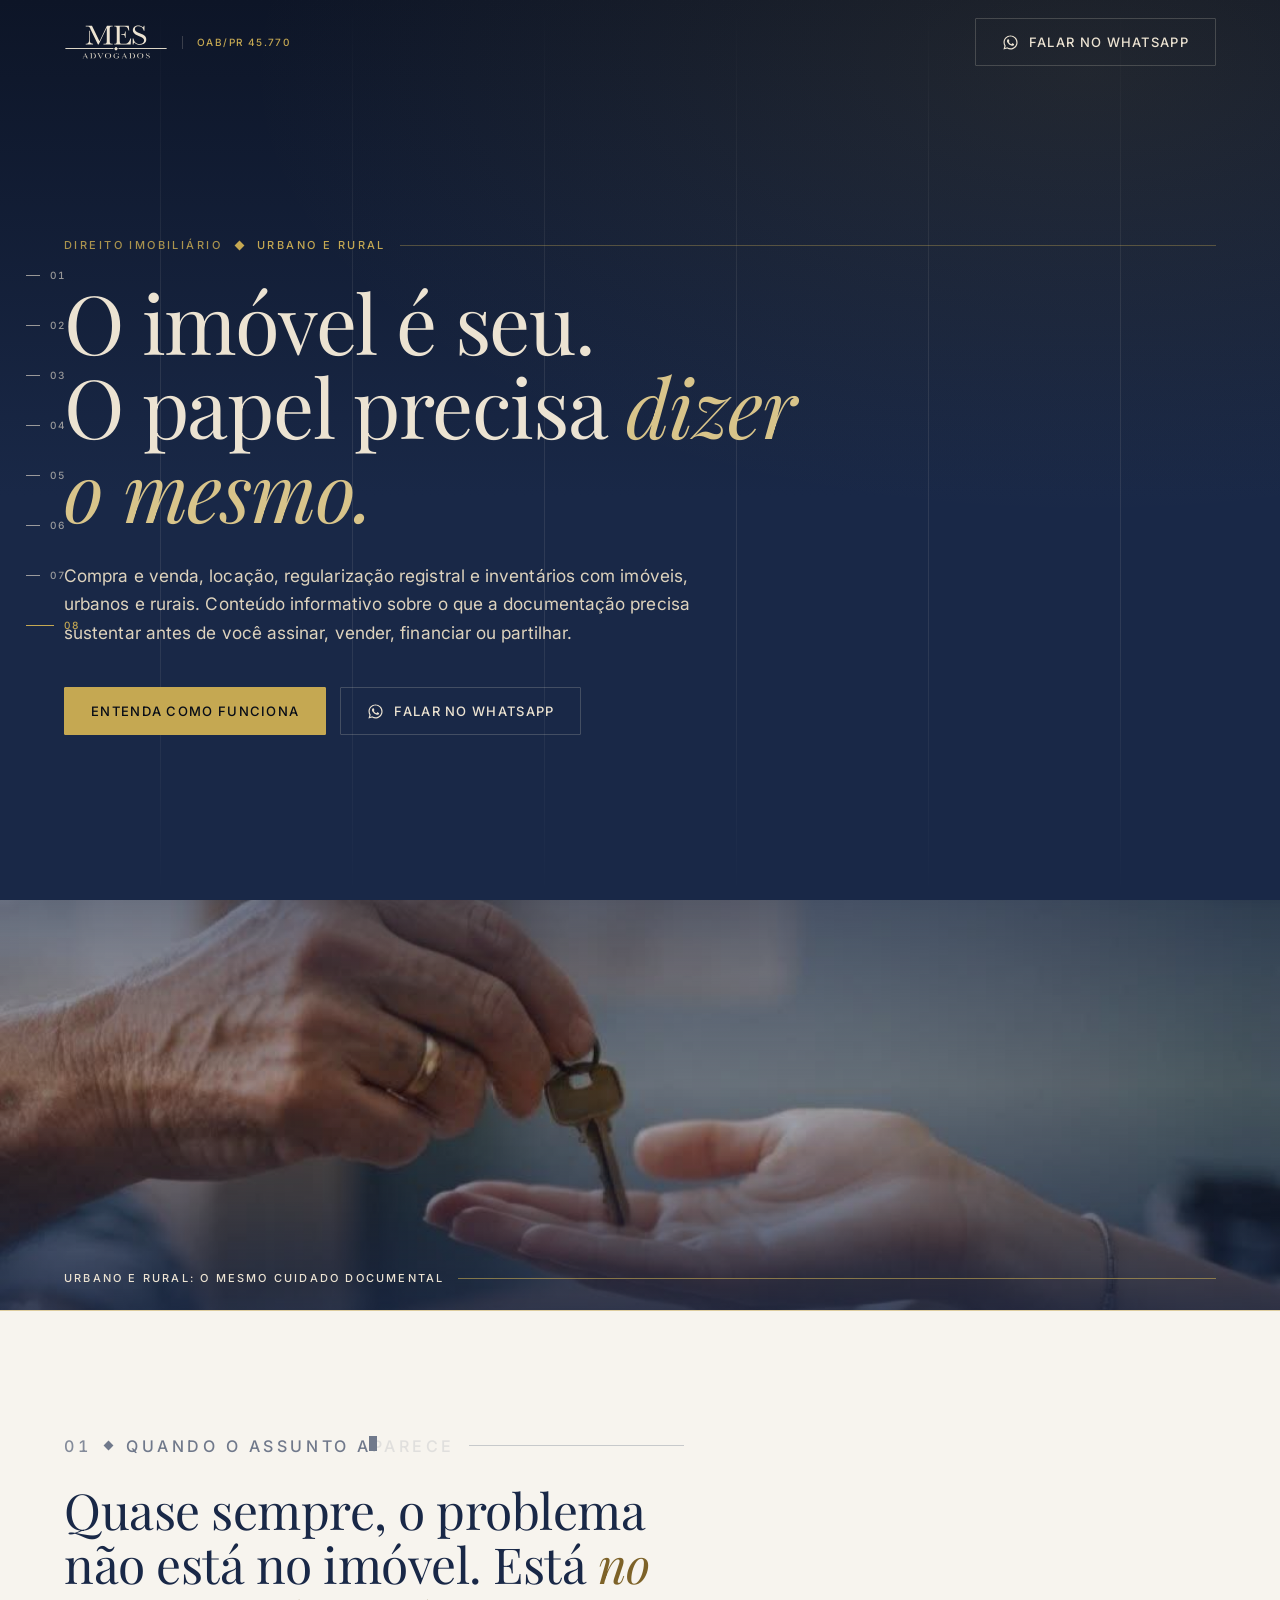
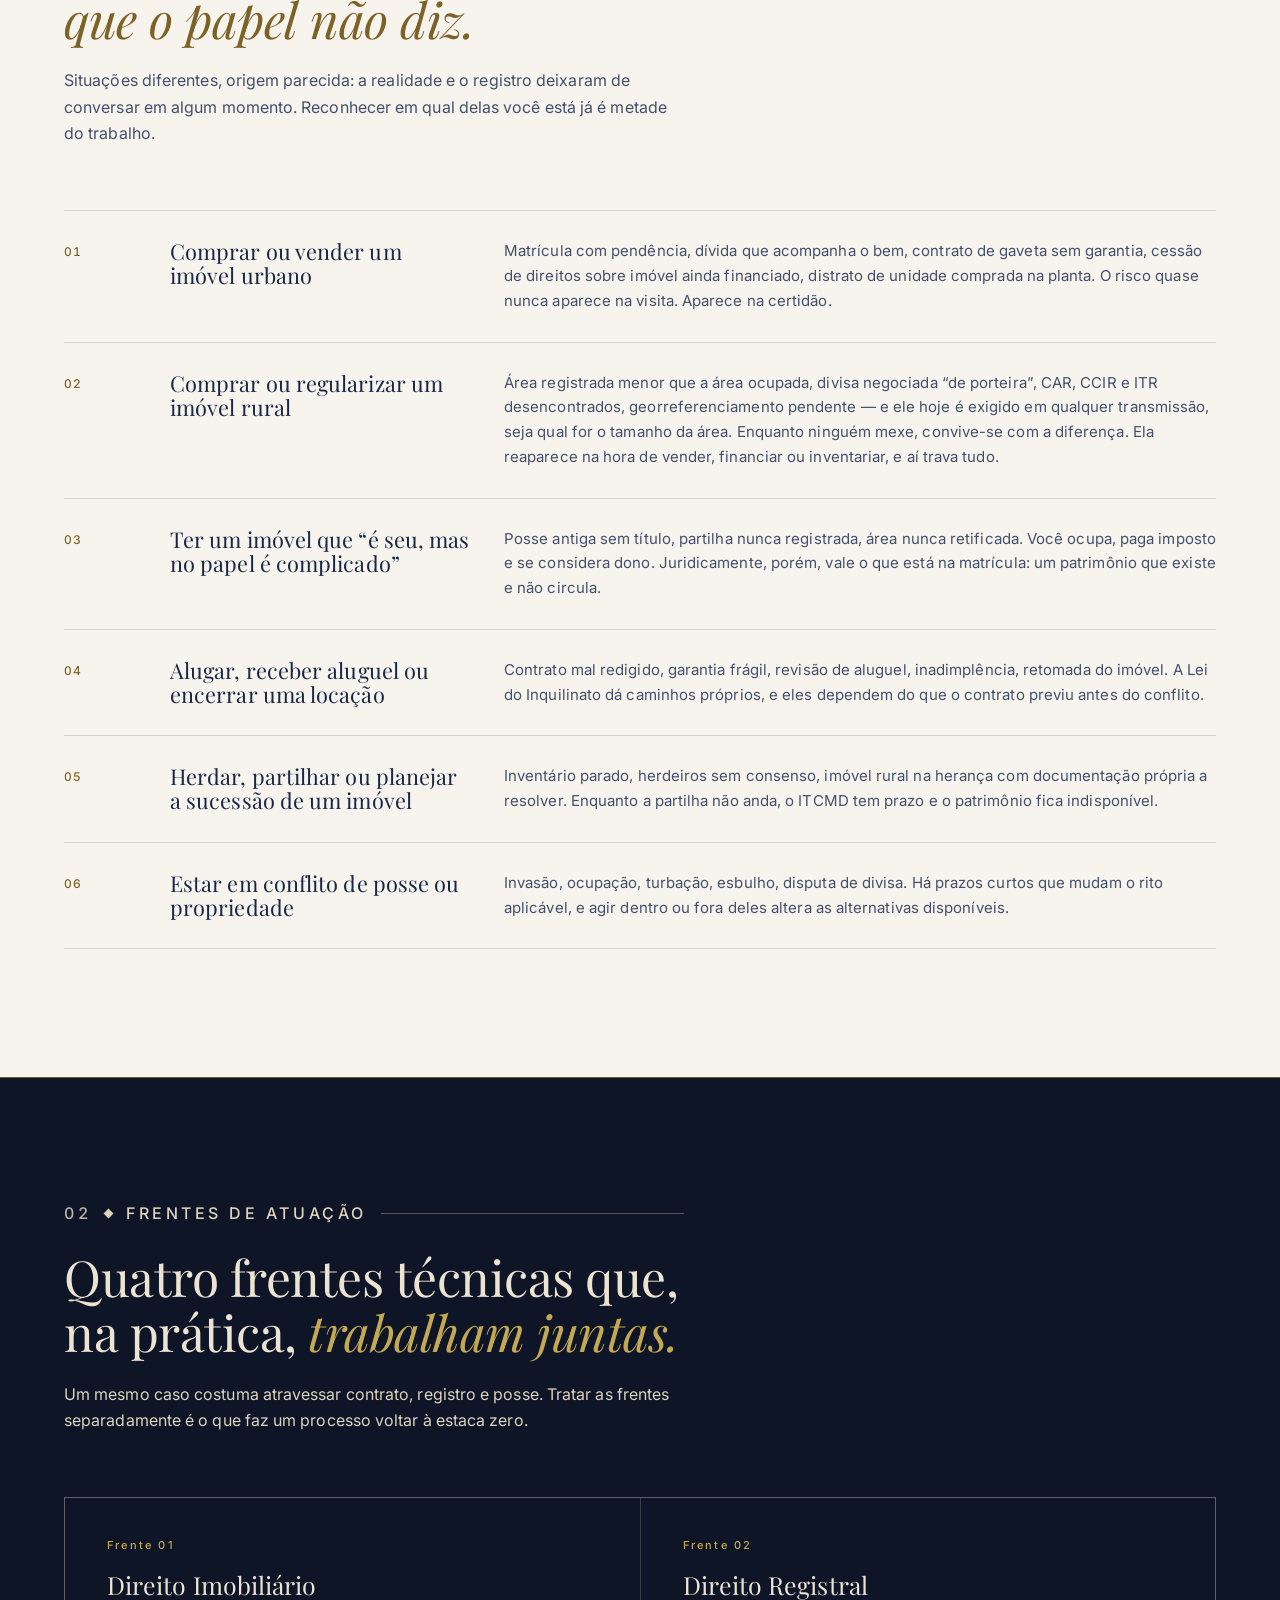
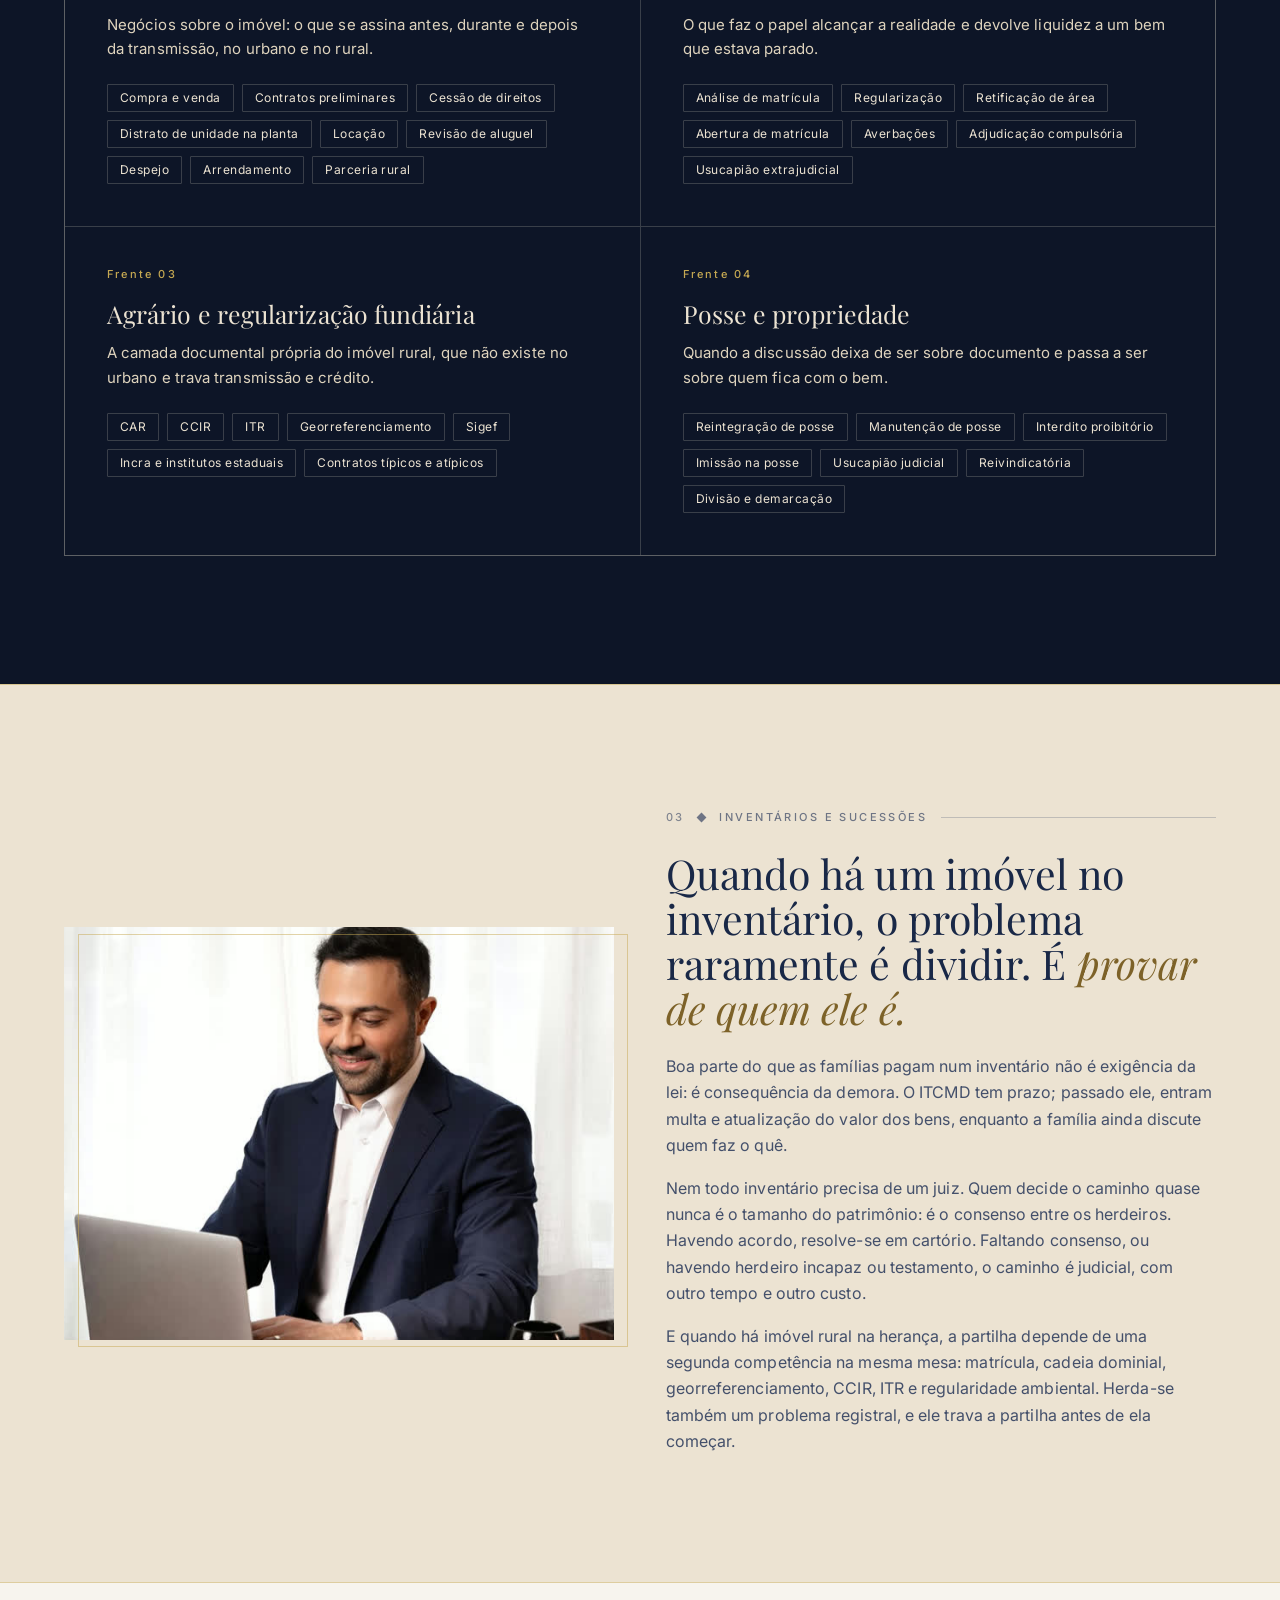
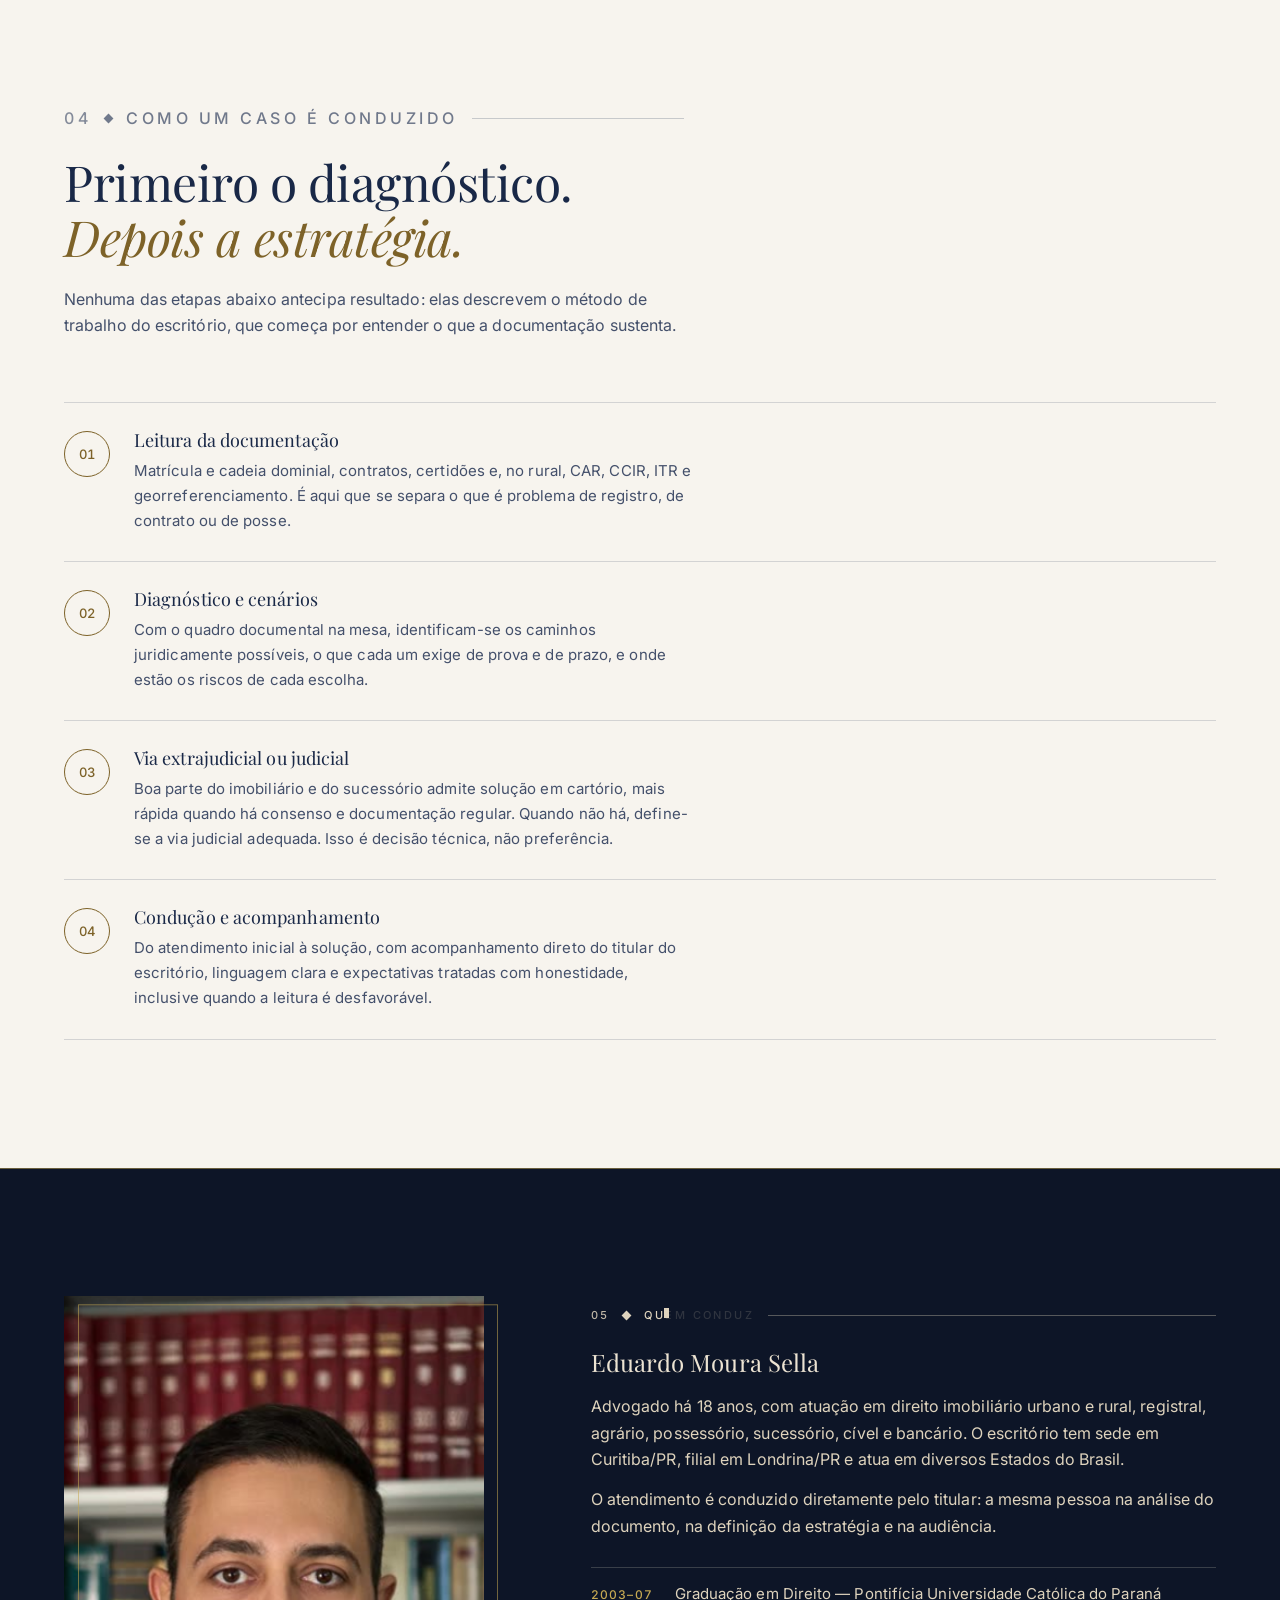
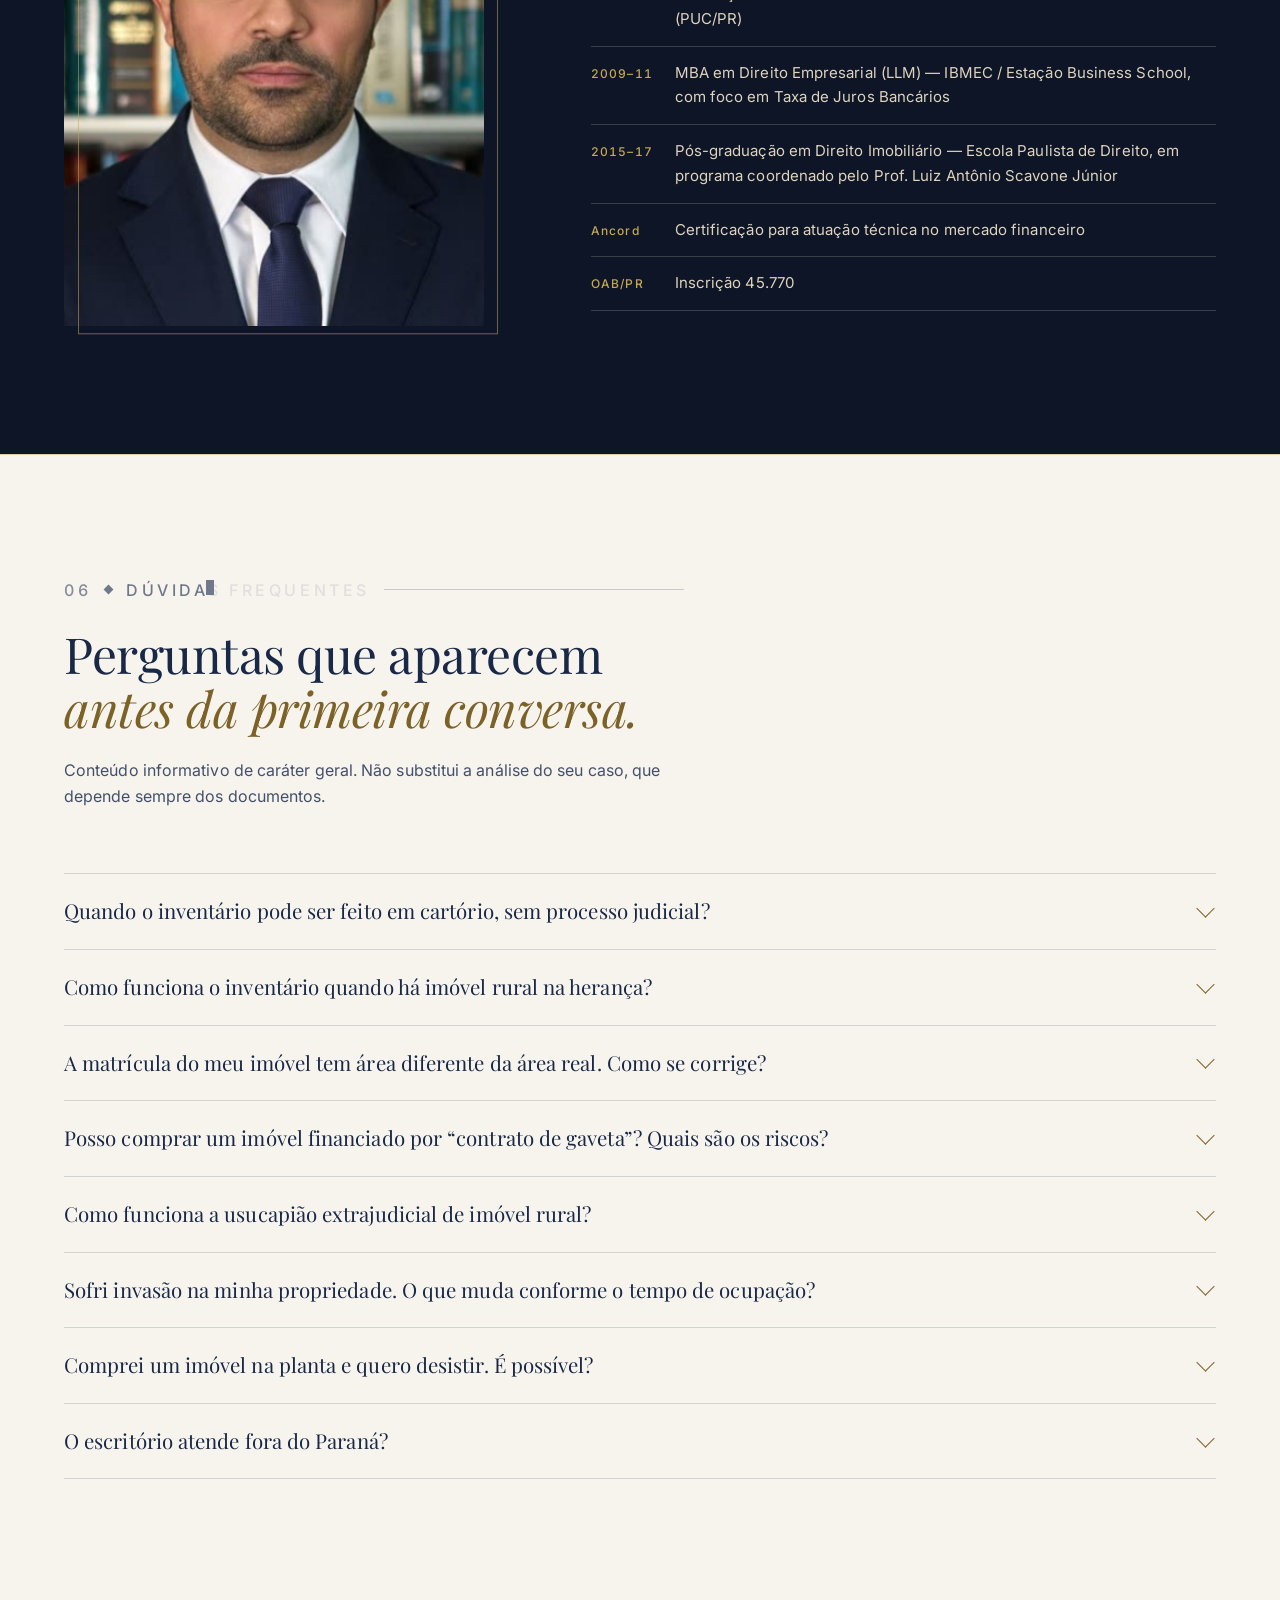
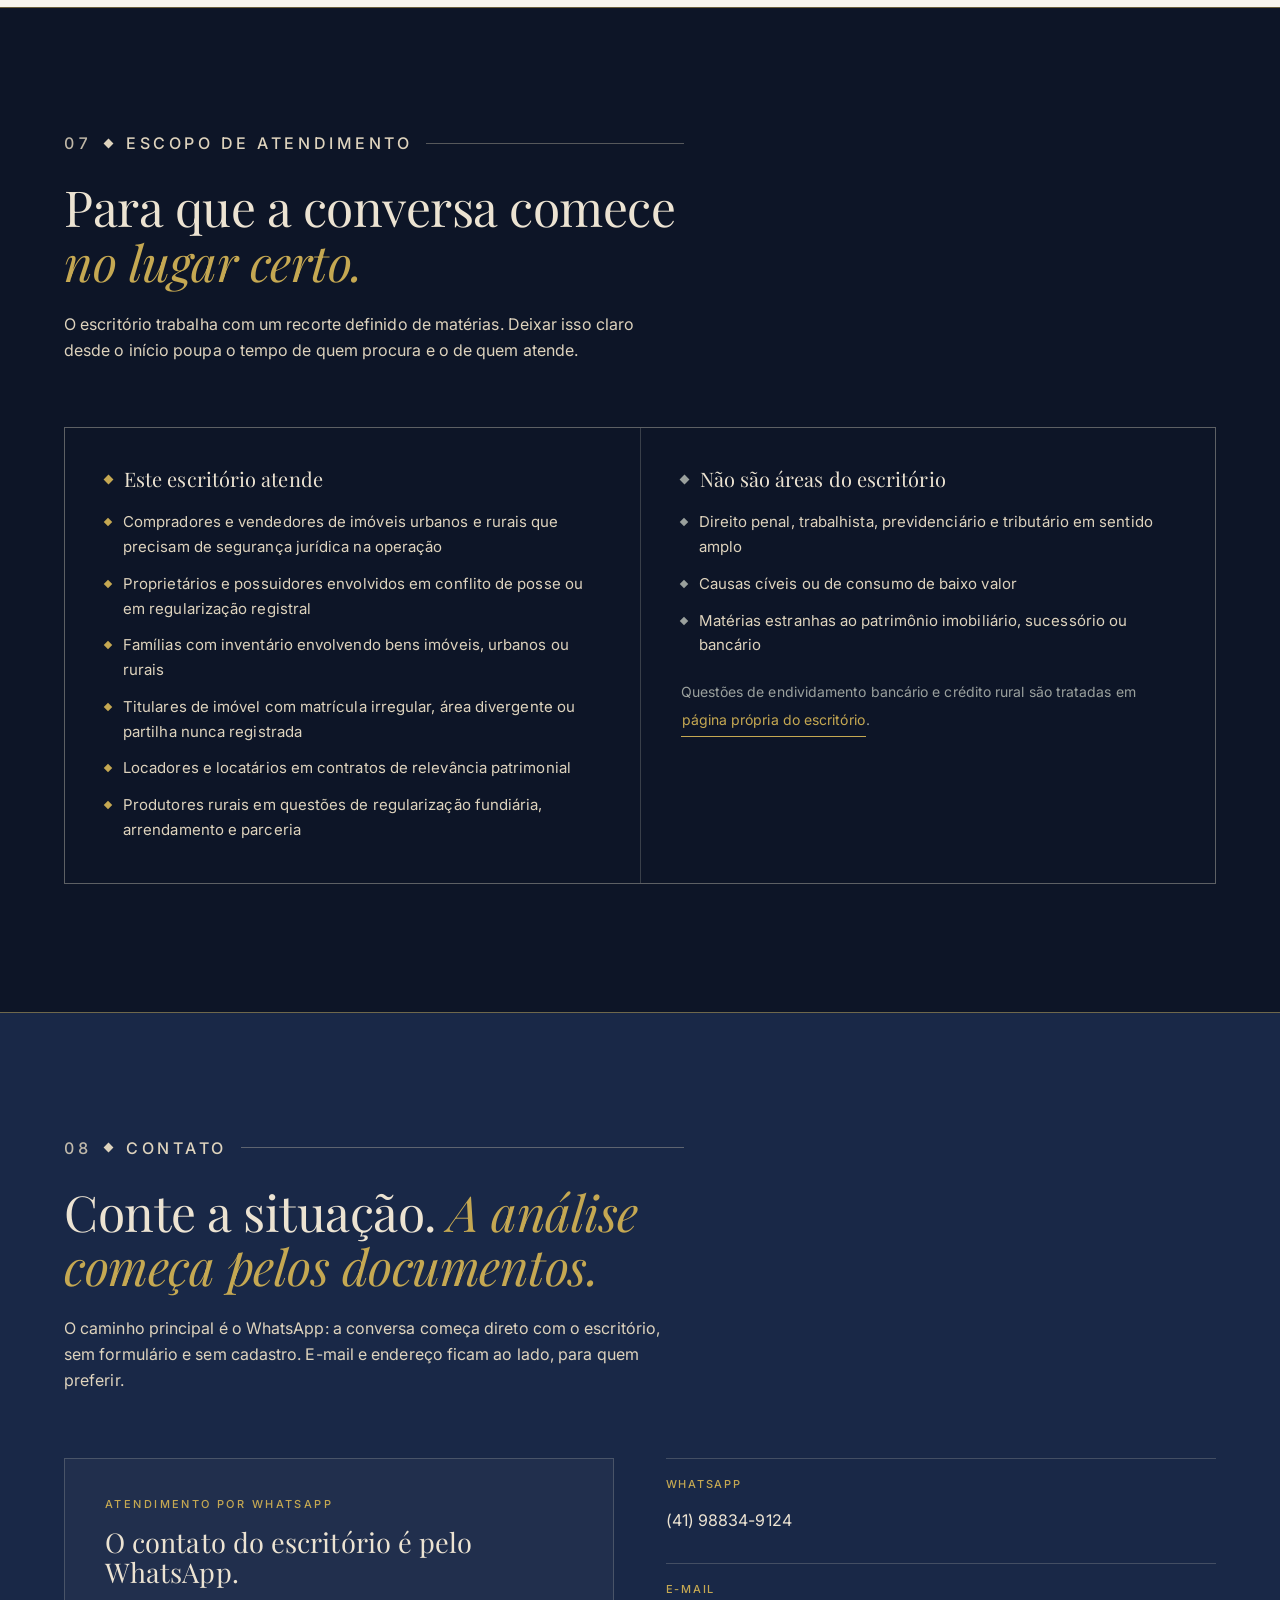
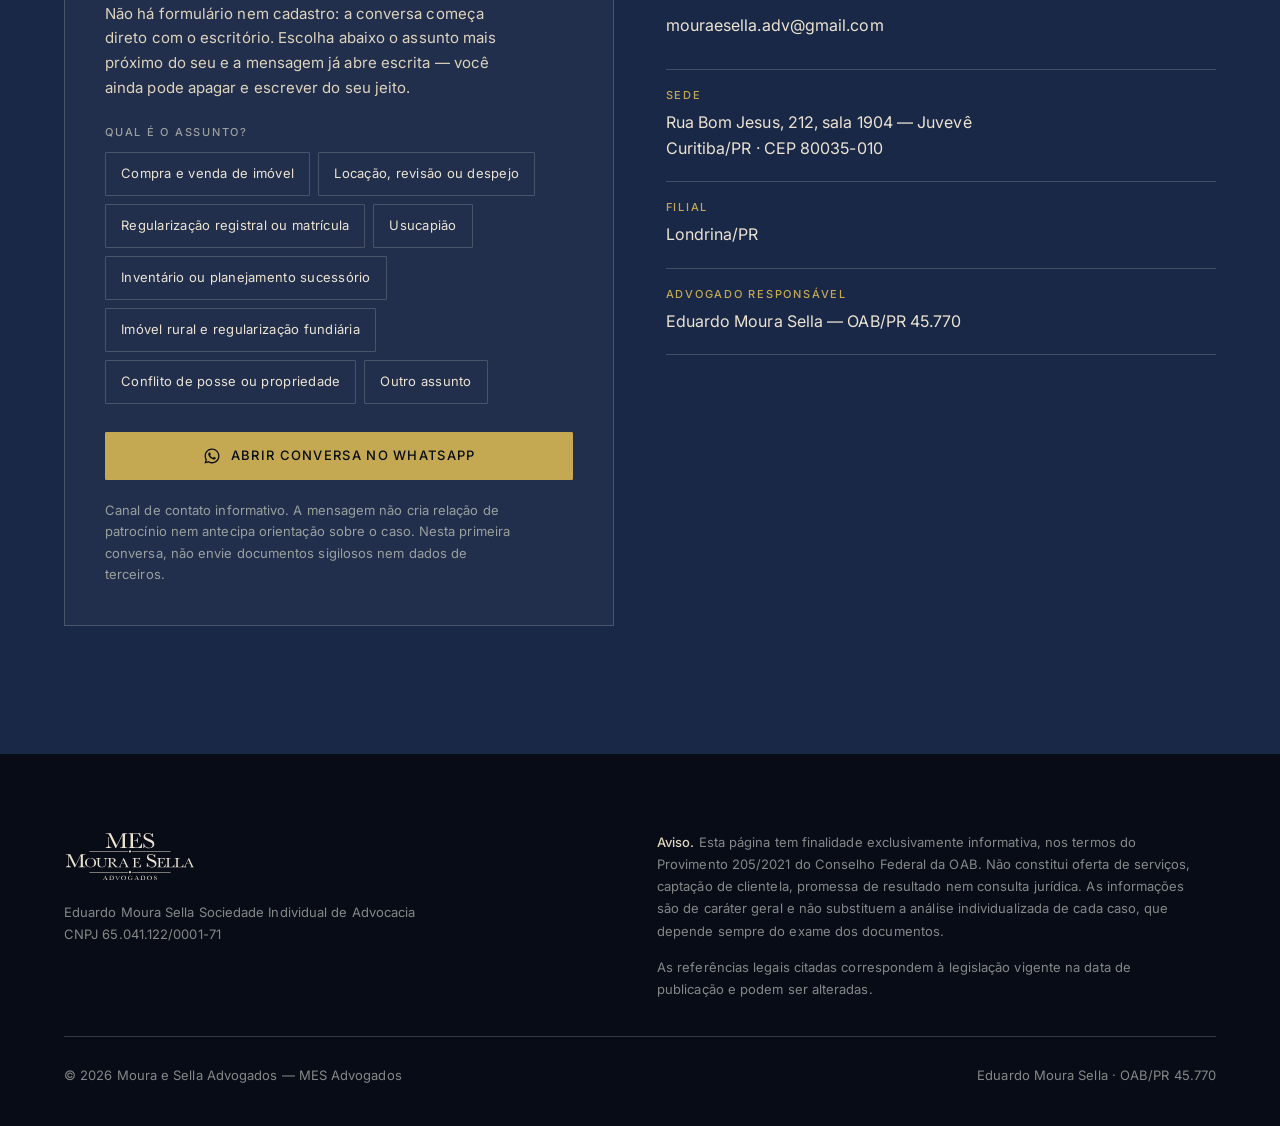
==== index.html @ 69f3f90e "feat: go live on the client's own subdomain robots opens to indexing, a canonical and an absolute og" ====
<!doctype html>
<html lang="pt-BR">
<head>
<meta charset="utf-8">
<script>document.documentElement.className="js"</script>
<meta name="viewport" content="width=device-width,initial-scale=1">
<title>Direito Imobiliário urbano e rural — MES Advogados | Moura e Sella</title>
<meta name="description" content="Compra e venda, locação, regularização registral e inventários com imóveis. Conteúdo informativo do escritório Moura e Sella Advogados — Eduardo Moura Sella, OAB/PR 45.770.">
<meta name="robots" content="index,follow">
<link rel="canonical" href="https://imobiliario.mes.adv.br/">
<meta name="theme-color" content="#192847">
<meta property="og:type" content="website">
<meta property="og:site_name" content="MES Advogados — Moura e Sella">
<meta name="twitter:card" content="summary_large_image">
<meta property="og:locale" content="pt_BR">
<meta property="og:url" content="https://imobiliario.mes.adv.br/">
<meta property="og:title" content="Direito Imobiliário urbano e rural — MES Advogados">
<meta property="og:description" content="Compra e venda, locação, regularização registral e inventários com imóveis. Orientação técnica antes de assinar, vender, financiar ou partilhar.">
<meta property="og:image" content="https://imobiliario.mes.adv.br/assets/img/chaves-imovel.jpg">
<meta property="og:image:alt" content="Entrega das chaves de um imóvel entre duas pessoas">
<link rel="icon" href="assets/brand/logo-mes.svg" type="image/svg+xml">
<link rel="preconnect" href="https://fonts.googleapis.com">
<link rel="preconnect" href="https://fonts.gstatic.com" crossorigin>
<link href="https://fonts.googleapis.com/css2?family=Playfair+Display:ital,wght@0,400;0,500;0,600;1,400;1,500&amp;family=Inter:wght@300;400;500;600&amp;display=swap" rel="stylesheet">
<link rel="stylesheet" href="assets/css/mes.css">
</head>
<body>

<!-- abertura de marca: sai sozinha pela animação CSS mesmo sem JS -->
<div class="boot" aria-hidden="true">
  <span class="boot__mark"></span>
  <span class="boot__rule"></span>
</div>
<div class="prog" aria-hidden="true"></div>
<div class="anel" aria-hidden="true"></div>

<!-- ícone do WhatsApp, declarado uma vez e reaproveitado por <use> -->
<svg width="0" height="0" style="position:absolute" aria-hidden="true" focusable="false"><symbol id="ico-wa" viewBox="0 0 24 24"><path fill="currentColor" d="M12.04 2C6.58 2 2.13 6.45 2.13 11.91c0 1.75.46 3.45 1.32 4.95L2 22l5.25-1.38a9.9 9.9 0 0 0 4.79 1.22h.01c5.46 0 9.91-4.45 9.91-9.91 0-2.65-1.03-5.14-2.9-7.01A9.82 9.82 0 0 0 12.04 2Zm0 18.15h-.01a8.2 8.2 0 0 1-4.19-1.15l-.3-.18-3.12.82.83-3.04-.2-.31a8.2 8.2 0 0 1-1.26-4.38c0-4.54 3.7-8.23 8.25-8.23 2.2 0 4.27.86 5.83 2.42a8.19 8.19 0 0 1 2.41 5.82c0 4.54-3.7 8.23-8.24 8.23Zm4.52-6.16c-.25-.12-1.47-.72-1.69-.81-.23-.08-.39-.12-.56.13-.16.25-.64.8-.78.97-.14.16-.29.19-.54.06-.25-.12-1.05-.39-1.99-1.23-.74-.66-1.23-1.47-1.38-1.72-.14-.25-.01-.38.11-.5.11-.11.25-.29.37-.43.13-.15.17-.25.25-.41.08-.17.04-.31-.02-.43-.06-.12-.56-1.34-.76-1.84-.2-.48-.41-.42-.56-.43h-.48c-.17 0-.43.06-.66.31-.23.25-.86.85-.86 2.07s.89 2.4 1.01 2.56c.12.17 1.75 2.67 4.23 3.74.59.26 1.05.41 1.41.52.59.19 1.13.16 1.56.1.48-.07 1.47-.6 1.67-1.18.21-.58.21-1.08.15-1.18-.06-.11-.23-.17-.48-.29Z"/></symbol></svg>

<a class="skip" href="#conteudo">Ir para o conteúdo</a>

<header id="topo">
  <div class="wrap">
    <a class="brand" href="#topo" aria-label="MES Advogados — Moura e Sella">
      <img class="brand__cream" src="assets/brand/logo-mes-cream.svg" alt="MES Advogados" width="104" height="36">
      <img class="brand__navy" src="assets/brand/logo-mes.svg" alt="" aria-hidden="true" width="104" height="36">
      <span class="oab">OAB/PR 45.770</span>
    </a>
    <a class="btn btn--ghost" href="https://wa.me/5541988349124?text=Ol%C3%A1%2C%20vim%20pela%20p%C3%A1gina%20de%20Direito%20Imobili%C3%A1rio%20e%20gostaria%20de%20uma%20orienta%C3%A7%C3%A3o." data-cta="header"><svg class="ico" width="17" height="17" aria-hidden="true"><use href="#ico-wa"></use></svg>Falar no WhatsApp</a>
  </div>
</header>

<nav class="rail" aria-label="Seções da página">
  <a href="#situacoes" aria-label="Quando o assunto aparece"><span>01</span></a>
  <a href="#atuacao" aria-label="Frentes de atuação"><span>02</span></a>
  <a href="#inventario" aria-label="Inventários e sucessões"><span>03</span></a>
  <a href="#metodo" aria-label="Como um caso é conduzido"><span>04</span></a>
  <a href="#advogado" aria-label="Quem conduz"><span>05</span></a>
  <a href="#duvidas" aria-label="Dúvidas frequentes"><span>06</span></a>
  <a href="#escopo" aria-label="Escopo de atendimento"><span>07</span></a>
  <a href="#contato" aria-label="Contato"><span>08</span></a>
</nav>

<main id="conteudo">

  <!-- ================= HERO ================= -->
  <section class="hero" aria-labelledby="h1">
    <div class="hero__bg" aria-hidden="true"></div>
    <div class="wrap">
      <p class="eyebrow" data-reveal><span class="num" data-type>Direito Imobiliário</span> <span class="diamond" aria-hidden="true"></span> Urbano e rural</p>
      <h1 id="h1" data-split>O imóvel é seu.<br>O papel precisa <em>dizer o mesmo.</em></h1>
      <p class="hero__lead" data-reveal>Compra e venda, locação, regularização registral e inventários com imóveis, urbanos e rurais. Conteúdo informativo sobre o que a documentação precisa sustentar antes de você assinar, vender, financiar ou partilhar.</p>
      <div class="hero__cta" data-reveal>
        <a class="btn" href="#situacoes">Entenda como funciona</a>
        <a class="btn btn--ghost" href="https://wa.me/5541988349124?text=Ol%C3%A1%2C%20vim%20pela%20p%C3%A1gina%20de%20Direito%20Imobili%C3%A1rio%20e%20gostaria%20de%20uma%20orienta%C3%A7%C3%A3o." data-cta="hero"><svg class="ico" width="17" height="17" aria-hidden="true"><use href="#ico-wa"></use></svg>Falar no WhatsApp</a>
      </div>
      <p class="hero__meta" data-reveal>
        <span>Moura e Sella Advogados</span>
        <span>OAB/PR 45.770</span>
        <span>Curitiba e Londrina/PR</span>
      </p>
    </div>
  </section>

  <figure class="band">
    <img src="assets/img/chaves-imovel.jpg" srcset="assets/img/chaves-imovel-760.jpg 760w, assets/img/chaves-imovel.jpg 1080w" sizes="100vw" alt="Entrega das chaves de um imóvel entre duas pessoas" width="1080" height="513" fetchpriority="high" data-par="70">
    <figcaption data-reveal><span>Urbano e rural: o mesmo cuidado documental</span></figcaption>
  </figure>

  <!-- ================= 01 · SITUAÇÕES ================= -->
  <section id="situacoes" data-edge class="sec--paper">
    <div class="wrap">
      <div class="sec__head" data-reveal>
        <p class="eyebrow" data-type-scroll><span class="num">01</span> <span class="diamond" aria-hidden="true"></span> Quando o assunto aparece</p>
        <h2 data-split>Quase sempre, o problema não está no imóvel. Está <em>no que o papel não diz.</em></h2>
        <p>Situações diferentes, origem parecida: a realidade e o registro deixaram de conversar em algum momento. Reconhecer em qual delas você está já é metade do trabalho.</p>
      </div>

      <div class="pains">
        <article class="pain" data-reveal>
          <span class="pain__n">01</span>
          <h3>Comprar ou vender um imóvel urbano</h3>
          <p>Matrícula com pendência, dívida que acompanha o bem, contrato de gaveta sem garantia, cessão de direitos sobre imóvel ainda financiado, distrato de unidade comprada na planta. O risco quase nunca aparece na visita. Aparece na certidão.</p>
        </article>
        <article class="pain" data-reveal>
          <span class="pain__n">02</span>
          <h3>Comprar ou regularizar um imóvel rural</h3>
          <p>Área registrada menor que a área ocupada, divisa negociada “de porteira”, CAR, CCIR e ITR desencontrados, georreferenciamento pendente — e ele hoje é exigido em qualquer transmissão, seja qual for o tamanho da área. Enquanto ninguém mexe, convive-se com a diferença. Ela reaparece na hora de vender, financiar ou inventariar, e aí trava tudo.</p>
        </article>
        <article class="pain" data-reveal>
          <span class="pain__n">03</span>
          <h3>Ter um imóvel que “é seu, mas no papel é complicado”</h3>
          <p>Posse antiga sem título, partilha nunca registrada, área nunca retificada. Você ocupa, paga imposto e se considera dono. Juridicamente, porém, vale o que está na matrícula: um patrimônio que existe e não circula.</p>
        </article>
        <article class="pain" data-reveal>
          <span class="pain__n">04</span>
          <h3>Alugar, receber aluguel ou encerrar uma locação</h3>
          <p>Contrato mal redigido, garantia frágil, revisão de aluguel, inadimplência, retomada do imóvel. A Lei do Inquilinato dá caminhos próprios, e eles dependem do que o contrato previu antes do conflito.</p>
        </article>
        <article class="pain" data-reveal>
          <span class="pain__n">05</span>
          <h3>Herdar, partilhar ou planejar a sucessão de um imóvel</h3>
          <p>Inventário parado, herdeiros sem consenso, imóvel rural na herança com documentação própria a resolver. Enquanto a partilha não anda, o ITCMD tem prazo e o patrimônio fica indisponível.</p>
        </article>
        <article class="pain" data-reveal>
          <span class="pain__n">06</span>
          <h3>Estar em conflito de posse ou propriedade</h3>
          <p>Invasão, ocupação, turbação, esbulho, disputa de divisa. Há prazos curtos que mudam o rito aplicável, e agir dentro ou fora deles altera as alternativas disponíveis.</p>
        </article>
      </div>
    </div>
  </section>

  <!-- ================= 02 · FRENTES DE ATUAÇÃO ================= -->
  <section id="atuacao" data-edge class="sec--deep">
    <div class="wrap">
      <div class="sec__head" data-reveal>
        <p class="eyebrow" data-type-scroll><span class="num">02</span> <span class="diamond" aria-hidden="true"></span> Frentes de atuação</p>
        <h2 data-split>Quatro frentes técnicas que, na prática, <em>trabalham juntas.</em></h2>
        <p>Um mesmo caso costuma atravessar contrato, registro e posse. Tratar as frentes separadamente é o que faz um processo voltar à estaca zero.</p>
      </div>

      <div class="fronts">
        <article class="front" data-reveal>
          <span class="front__n">Frente 01</span>
          <h3>Direito Imobiliário</h3>
          <p>Negócios sobre o imóvel: o que se assina antes, durante e depois da transmissão, no urbano e no rural.</p>
          <ul class="tags">
            <li>Compra e venda</li><li>Contratos preliminares</li><li>Cessão de direitos</li>
            <li>Distrato de unidade na planta</li><li>Locação</li><li>Revisão de aluguel</li>
            <li>Despejo</li><li>Arrendamento</li><li>Parceria rural</li>
          </ul>
        </article>

        <article class="front" data-reveal>
          <span class="front__n">Frente 02</span>
          <h3>Direito Registral</h3>
          <p>O que faz o papel alcançar a realidade e devolve liquidez a um bem que estava parado.</p>
          <ul class="tags">
            <li>Análise de matrícula</li><li>Regularização</li><li>Retificação de área</li>
            <li>Abertura de matrícula</li><li>Averbações</li><li>Adjudicação compulsória</li>
            <li>Usucapião extrajudicial</li>
          </ul>
        </article>

        <article class="front" data-reveal>
          <span class="front__n">Frente 03</span>
          <h3>Agrário e regularização fundiária</h3>
          <p>A camada documental própria do imóvel rural, que não existe no urbano e trava transmissão e crédito.</p>
          <ul class="tags">
            <li>CAR</li><li>CCIR</li><li>ITR</li><li>Georreferenciamento</li><li>Sigef</li>
            <li>Incra e institutos estaduais</li><li>Contratos típicos e atípicos</li>
          </ul>
        </article>

        <article class="front" data-reveal>
          <span class="front__n">Frente 04</span>
          <h3>Posse e propriedade</h3>
          <p>Quando a discussão deixa de ser sobre documento e passa a ser sobre quem fica com o bem.</p>
          <ul class="tags">
            <li>Reintegração de posse</li><li>Manutenção de posse</li><li>Interdito proibitório</li>
            <li>Imissão na posse</li><li>Usucapião judicial</li><li>Reivindicatória</li>
            <li>Divisão e demarcação</li>
          </ul>
        </article>
      </div>
    </div>
  </section>

  <!-- ================= 03 · INVENTÁRIO COM IMÓVEL ================= -->
  <section id="inventario" data-edge class="sec--cream">
    <div class="wrap">
      <div class="feature">
        <div class="feature__media" data-reveal>
          <span class="shot"><img src="assets/img/advogado-mesa.jpg" srcset="assets/img/advogado-mesa-720.jpg 720w, assets/img/advogado-mesa.jpg 1080w" sizes="(min-width:900px) 46vw, calc(100vw - 40px)" alt="Eduardo Moura Sella à mesa do escritório, analisando documentos" width="1080" height="810" loading="lazy" data-par="24"></span>
        </div>
        <div data-reveal>
          <p class="eyebrow" data-type-scroll><span class="num">03</span> <span class="diamond" aria-hidden="true"></span> Inventários e sucessões</p>
          <h2 data-split>Quando há um imóvel no inventário, o problema raramente é dividir. É <em>provar de quem ele é.</em></h2>
          <p>Boa parte do que as famílias pagam num inventário não é exigência da lei: é consequência da demora. O ITCMD tem prazo; passado ele, entram multa e atualização do valor dos bens, enquanto a família ainda discute quem faz o quê.</p>
          <p>Nem todo inventário precisa de um juiz. Quem decide o caminho quase nunca é o tamanho do patrimônio: é o consenso entre os herdeiros. Havendo acordo, resolve-se em cartório. Faltando consenso, ou havendo herdeiro incapaz ou testamento, o caminho é judicial, com outro tempo e outro custo.</p>
          <p>E quando há imóvel rural na herança, a partilha depende de uma segunda competência na mesma mesa: matrícula, cadeia dominial, georreferenciamento, CCIR, ITR e regularidade ambiental. Herda-se também um problema registral, e ele trava a partilha antes de ela começar.</p>
        </div>
      </div>
    </div>
  </section>

  <!-- ================= 04 · MÉTODO ================= -->
  <section id="metodo" data-edge class="sec--paper">
    <div class="wrap">
      <div class="sec__head" data-reveal>
        <p class="eyebrow" data-type-scroll><span class="num">04</span> <span class="diamond" aria-hidden="true"></span> Como um caso é conduzido</p>
        <h2 data-split>Primeiro o diagnóstico. <em>Depois a estratégia.</em></h2>
        <p>Nenhuma das etapas abaixo antecipa resultado: elas descrevem o método de trabalho do escritório, que começa por entender o que a documentação sustenta.</p>
      </div>

      <div class="steps">
        <div class="step" data-reveal>
          <span class="step__n">01</span>
          <div>
            <h3>Leitura da documentação</h3>
            <p>Matrícula e cadeia dominial, contratos, certidões e, no rural, CAR, CCIR, ITR e georreferenciamento. É aqui que se separa o que é problema de registro, de contrato ou de posse.</p>
          </div>
        </div>
        <div class="step" data-reveal>
          <span class="step__n">02</span>
          <div>
            <h3>Diagnóstico e cenários</h3>
            <p>Com o quadro documental na mesa, identificam-se os caminhos juridicamente possíveis, o que cada um exige de prova e de prazo, e onde estão os riscos de cada escolha.</p>
          </div>
        </div>
        <div class="step" data-reveal>
          <span class="step__n">03</span>
          <div>
            <h3>Via extrajudicial ou judicial</h3>
            <p>Boa parte do imobiliário e do sucessório admite solução em cartório, mais rápida quando há consenso e documentação regular. Quando não há, define-se a via judicial adequada. Isso é decisão técnica, não preferência.</p>
          </div>
        </div>
        <div class="step" data-reveal>
          <span class="step__n">04</span>
          <div>
            <h3>Condução e acompanhamento</h3>
            <p>Do atendimento inicial à solução, com acompanhamento direto do titular do escritório, linguagem clara e expectativas tratadas com honestidade, inclusive quando a leitura é desfavorável.</p>
          </div>
        </div>
      </div>
    </div>
  </section>

  <!-- ================= 05 · QUEM CONDUZ ================= -->
  <section id="advogado" data-edge class="sec--deep">
    <div class="wrap">
      <div class="lawyer">
        <div class="lawyer__photo" data-reveal>
          <span class="shot"><img src="assets/img/retrato-eduardo.jpg" srcset="assets/img/retrato-eduardo-432.jpg 432w, assets/img/retrato-eduardo.jpg 840w" sizes="(min-width:720px) 420px, 216px" alt="Eduardo Moura Sella, advogado responsável pelo escritório Moura e Sella Advogados" width="840" height="1344" loading="lazy" data-par="34"></span>
        </div>
        <div data-reveal>
          <p class="eyebrow" data-type-scroll><span class="num">05</span> <span class="diamond" aria-hidden="true"></span> Quem conduz</p>
          <h2 data-split>Eduardo Moura Sella</h2>
          <p>Advogado há 18 anos, com atuação em direito imobiliário urbano e rural, registral, agrário, possessório, sucessório, cível e bancário. O escritório tem sede em Curitiba/PR, filial em Londrina/PR e atua em diversos Estados do Brasil.</p>
          <p>O atendimento é conduzido diretamente pelo titular: a mesma pessoa na análise do documento, na definição da estratégia e na audiência.</p>

          <ul class="creds">
            <li><span class="y">2003–07</span> <span>Graduação em Direito — Pontifícia Universidade Católica do Paraná (PUC/PR)</span></li>
            <li><span class="y">2009–11</span> <span>MBA em Direito Empresarial (LLM) — IBMEC / Estação Business School, com foco em Taxa de Juros Bancários</span></li>
            <li><span class="y">2015–17</span> <span>Pós-graduação em Direito Imobiliário — Escola Paulista de Direito, em programa coordenado pelo Prof. Luiz Antônio Scavone Júnior</span></li>
            <li><span class="y">Ancord</span> <span>Certificação para atuação técnica no mercado financeiro</span></li>
            <li><span class="y">OAB/PR</span> <span>Inscrição 45.770</span></li>
          </ul>
        </div>
      </div>
    </div>
  </section>

  <!-- ================= 06 · DÚVIDAS ================= -->
  <section id="duvidas" data-edge class="sec--paper">
    <div class="wrap">
      <div class="sec__head" data-reveal>
        <p class="eyebrow" data-type-scroll><span class="num">06</span> <span class="diamond" aria-hidden="true"></span> Dúvidas frequentes</p>
        <h2 data-split>Perguntas que aparecem <em>antes da primeira conversa.</em></h2>
        <p>Conteúdo informativo de caráter geral. Não substitui a análise do seu caso, que depende sempre dos documentos.</p>
      </div>

      <div class="faq" data-reveal>
        <details>
          <summary>Quando o inventário pode ser feito em cartório, sem processo judicial?</summary>
          <div class="a">
            <p>A via extrajudicial é admitida quando há consenso entre todos os herdeiros, todos são maiores e capazes e estão assistidos por advogado — hipótese prevista no art. 610, §1º, do Código de Processo Civil. A existência de testamento ou de herdeiro incapaz, assim como a falta de acordo, costuma deslocar o caso para a via judicial.</p>
            <p>O tamanho do patrimônio, isoladamente, não é o que define o caminho.</p>
          </div>
        </details>
        <details>
          <summary>Como funciona o inventário quando há imóvel rural na herança?</summary>
          <div class="a">
            <p>Além da documentação comum a qualquer inventário, o imóvel rural exige a verificação da matrícula e da cadeia dominial, do CCIR, da situação do ITR, do CAR e, conforme o caso, do georreferenciamento. Divergências nesses documentos tendem a travar a partilha logo no início.</p>
            <p>Por isso o trabalho reúne, na mesma análise, a frente sucessória e a frente registral.</p>
          </div>
        </details>
        <details>
          <summary>A matrícula do meu imóvel tem área diferente da área real. Como se corrige?</summary>
          <div class="a">
            <p>A retificação de área é tratada nos arts. 212 e 213 da Lei 6.015/1973, com as alterações trazidas pela Lei 14.382/2022, e pode seguir a via extrajudicial, diretamente no registro de imóveis, quando preenchidos os requisitos, entre eles a anuência dos confrontantes. Não havendo acordo, discute-se judicialmente.</p>
            <p>No imóvel rural, a retificação costuma caminhar junto com o georreferenciamento.</p>
          </div>
        </details>
        <details>
          <summary>Posso comprar um imóvel financiado por “contrato de gaveta”? Quais são os riscos?</summary>
          <div class="a">
            <p>O chamado contrato de gaveta é um acordo particular que não é levado ao registro nem, em regra, comunicado à instituição financeira. Quem paga não se torna proprietário perante o registro: o imóvel continua em nome do vendedor, com os efeitos que isso produz em caso de dívida, execução, separação ou falecimento dele.</p>
            <p>Existem caminhos jurídicos para tratar essas situações (cessão de direitos formalizada, anuência do agente financeiro, adjudicação compulsória), e a via adequada depende do que a documentação permitir.</p>
          </div>
        </details>
        <details>
          <summary>Como funciona a usucapião extrajudicial de imóvel rural?</summary>
          <div class="a">
            <p>O procedimento está previsto no art. 216-A da Lei 6.015/1973, regulamentado pelo Provimento 65/2017 do CNJ e atualizado pela Lei 14.382/2022. É processado no registro de imóveis da situação do bem, instruído com ata notarial, planta e memorial descritivo assinados por profissional habilitado e acompanhados das anuências exigidas.</p>
            <p>Havendo impugnação, o caso é remetido à via judicial.</p>
          </div>
        </details>
        <details>
          <summary>Sofri invasão na minha propriedade. O que muda conforme o tempo de ocupação?</summary>
          <div class="a">
            <p>O rito aplicável depende de quando o esbulho ou a turbação ocorreu. Dentro de ano e dia, no que se chama posse de força nova, cabe o procedimento especial das ações possessórias, com possibilidade de liminar nos termos dos arts. 558 e 562 do Código de Processo Civil. Passado esse prazo, a ação segue o rito comum.</p>
            <p>A documentação da posse e a data do fato são, nesse cenário, tão relevantes quanto o título.</p>
          </div>
        </details>
        <details>
          <summary>Comprei um imóvel na planta e quero desistir. É possível?</summary>
          <div class="a">
            <p>A rescisão de contratos de aquisição de unidades em incorporação imobiliária é tratada pela Lei 13.786/2018, que disciplina as consequências do desfazimento, inclusive os percentuais de retenção e os prazos de devolução, com regras distintas para loteamentos.</p>
            <p>Cada contrato traz cláusulas próprias, e a análise começa pelo que foi efetivamente pactuado e pelo estágio da obra.</p>
          </div>
        </details>
        <details>
          <summary>O escritório atende fora do Paraná?</summary>
          <div class="a">
            <p>Sim. A sede fica em Curitiba/PR, com filial em Londrina/PR, e há atuação em diversos Estados, com concentração no Centro-Sul agrícola. Questões registrais seguem a competência do registro de imóveis da situação do bem, o que é avaliado caso a caso.</p>
          </div>
        </details>
      </div>
    </div>
  </section>

  <!-- ================= 07 · ESCOPO ================= -->
  <section id="escopo" data-edge class="sec--deep">
    <div class="wrap">
      <div class="sec__head" data-reveal>
        <p class="eyebrow" data-type-scroll><span class="num">07</span> <span class="diamond" aria-hidden="true"></span> Escopo de atendimento</p>
        <h2 data-split>Para que a conversa comece <em>no lugar certo.</em></h2>
        <p>O escritório trabalha com um recorte definido de matérias. Deixar isso claro desde o início poupa o tempo de quem procura e o de quem atende.</p>
      </div>

      <div class="scope" data-reveal>
        <div>
          <h3><span class="diamond dot-gold" aria-hidden="true"></span> Este escritório atende</h3>
          <ul>
            <li>Compradores e vendedores de imóveis urbanos e rurais que precisam de segurança jurídica na operação</li>
            <li>Proprietários e possuidores envolvidos em conflito de posse ou em regularização registral</li>
            <li>Famílias com inventário envolvendo bens imóveis, urbanos ou rurais</li>
            <li>Titulares de imóvel com matrícula irregular, área divergente ou partilha nunca registrada</li>
            <li>Locadores e locatários em contratos de relevância patrimonial</li>
            <li>Produtores rurais em questões de regularização fundiária, arrendamento e parceria</li>
          </ul>
        </div>
        <div class="no">
          <h3><span class="diamond dot-grey" aria-hidden="true"></span> Não são áreas do escritório</h3>
          <ul>
            <li>Direito penal, trabalhista, previdenciário e tributário em sentido amplo</li>
            <li>Causas cíveis ou de consumo de baixo valor</li>
            <li>Matérias estranhas ao patrimônio imobiliário, sucessório ou bancário</li>
          </ul>
          <p class="scope__hint">Questões de endividamento bancário e crédito rural são tratadas em <a href="https://creditorural.mes.adv.br/">página própria do escritório</a>.</p>
        </div>
      </div>
    </div>
  </section>

  <!-- ================= 08 · CONTATO ================= -->
  <section id="contato" data-edge>
    <div class="wrap">
      <div class="sec__head" data-reveal>
        <p class="eyebrow" data-type-scroll><span class="num">08</span> <span class="diamond" aria-hidden="true"></span> Contato</p>
        <h2 data-split>Conte a situação. <em>A análise começa pelos documentos.</em></h2>
        <p>O caminho principal é o WhatsApp: a conversa começa direto com o escritório, sem formulário e sem cadastro. E-mail e endereço ficam ao lado, para quem preferir.</p>
      </div>

      <div class="contact">
        <div class="zap" data-reveal>
          <p class="zap__kicker">Atendimento por WhatsApp</p>
          <h3>O contato do escritório é pelo WhatsApp.</h3>
          <p class="zap__lead">Não há formulário nem cadastro: a conversa começa direto com o escritório. Escolha abaixo o assunto mais próximo do seu e a mensagem já abre escrita — você ainda pode apagar e escrever do seu jeito.</p>

          <p class="zap__ask">Qual é o assunto?</p>
          <ul class="zap__chips">
            <li><a class="chip" href="https://wa.me/5541988349124?text=Ol%C3%A1%2C%20vim%20pela%20p%C3%A1gina%20de%20Direito%20Imobili%C3%A1rio%20do%20escrit%C3%B3rio.%20O%20assunto%20%C3%A9%3A%20Compra%20e%20venda%20de%20im%C3%B3vel." data-cta="assunto">Compra e venda de imóvel</a></li>
            <li><a class="chip" href="https://wa.me/5541988349124?text=Ol%C3%A1%2C%20vim%20pela%20p%C3%A1gina%20de%20Direito%20Imobili%C3%A1rio%20do%20escrit%C3%B3rio.%20O%20assunto%20%C3%A9%3A%20Loca%C3%A7%C3%A3o%2C%20revis%C3%A3o%20ou%20despejo." data-cta="assunto">Locação, revisão ou despejo</a></li>
            <li><a class="chip" href="https://wa.me/5541988349124?text=Ol%C3%A1%2C%20vim%20pela%20p%C3%A1gina%20de%20Direito%20Imobili%C3%A1rio%20do%20escrit%C3%B3rio.%20O%20assunto%20%C3%A9%3A%20Regulariza%C3%A7%C3%A3o%20registral%20ou%20matr%C3%ADcula." data-cta="assunto">Regularização registral ou matrícula</a></li>
            <li><a class="chip" href="https://wa.me/5541988349124?text=Ol%C3%A1%2C%20vim%20pela%20p%C3%A1gina%20de%20Direito%20Imobili%C3%A1rio%20do%20escrit%C3%B3rio.%20O%20assunto%20%C3%A9%3A%20Usucapi%C3%A3o." data-cta="assunto">Usucapião</a></li>
            <li><a class="chip" href="https://wa.me/5541988349124?text=Ol%C3%A1%2C%20vim%20pela%20p%C3%A1gina%20de%20Direito%20Imobili%C3%A1rio%20do%20escrit%C3%B3rio.%20O%20assunto%20%C3%A9%3A%20Invent%C3%A1rio%20ou%20planejamento%20sucess%C3%B3rio." data-cta="assunto">Inventário ou planejamento sucessório</a></li>
            <li><a class="chip" href="https://wa.me/5541988349124?text=Ol%C3%A1%2C%20vim%20pela%20p%C3%A1gina%20de%20Direito%20Imobili%C3%A1rio%20do%20escrit%C3%B3rio.%20O%20assunto%20%C3%A9%3A%20Im%C3%B3vel%20rural%20e%20regulariza%C3%A7%C3%A3o%20fundi%C3%A1ria." data-cta="assunto">Imóvel rural e regularização fundiária</a></li>
            <li><a class="chip" href="https://wa.me/5541988349124?text=Ol%C3%A1%2C%20vim%20pela%20p%C3%A1gina%20de%20Direito%20Imobili%C3%A1rio%20do%20escrit%C3%B3rio.%20O%20assunto%20%C3%A9%3A%20Conflito%20de%20posse%20ou%20propriedade." data-cta="assunto">Conflito de posse ou propriedade</a></li>
            <li><a class="chip" href="https://wa.me/5541988349124?text=Ol%C3%A1%2C%20vim%20pela%20p%C3%A1gina%20de%20Direito%20Imobili%C3%A1rio%20do%20escrit%C3%B3rio.%20O%20assunto%20%C3%A9%3A%20Outro%20assunto." data-cta="assunto">Outro assunto</a></li>
          </ul>

          <a class="btn btn--zap" href="https://wa.me/5541988349124?text=Ol%C3%A1%2C%20vim%20pela%20p%C3%A1gina%20de%20Direito%20Imobili%C3%A1rio%20e%20gostaria%20de%20uma%20orienta%C3%A7%C3%A3o." data-cta="contato-principal"><svg class="ico" width="18" height="18" aria-hidden="true"><use href="#ico-wa"></use></svg>Abrir conversa no WhatsApp</a>

          <p class="zap__note">Canal de contato informativo. A mensagem não cria relação de patrocínio nem antecipa orientação sobre o caso. Nesta primeira conversa, não envie documentos sigilosos nem dados de terceiros.</p>
        </div>

        <div data-reveal>
          <dl class="channels">
            <div>
              <dt>WhatsApp</dt>
              <dd><a href="https://wa.me/5541988349124?text=Ol%C3%A1%2C%20vim%20pela%20p%C3%A1gina%20de%20Direito%20Imobili%C3%A1rio%20e%20gostaria%20de%20uma%20orienta%C3%A7%C3%A3o." data-cta="contato-wa">(41) 98834-9124</a></dd>
            </div>
            <div>
              <dt>E-mail</dt>
              <dd><a href="mailto:mouraesella.adv@gmail.com">mouraesella.adv@gmail.com</a></dd>
            </div>
            <div>
              <dt>Sede</dt>
              <dd>Rua Bom Jesus, 212, sala 1904 — Juvevê<br>Curitiba/PR · CEP 80035-010</dd>
            </div>
            <div>
              <dt>Filial</dt>
              <dd>Londrina/PR</dd>
            </div>
            <div>
              <dt>Advogado responsável</dt>
              <dd>Eduardo Moura Sella — OAB/PR 45.770</dd>
            </div>
          </dl>
        </div>
      </div>
    </div>
  </section>
</main>

<footer>
  <div class="wrap">
    <div class="foot__top">
      <div>
        <img src="assets/brand/logo-mes-full-cream.svg" alt="MES — Moura e Sella Advogados" width="132" height="51">
        <p>Eduardo Moura Sella Sociedade Individual de Advocacia<br>CNPJ 65.041.122/0001-71</p>
      </div>
      <div class="foot__legal">
        <p><strong>Aviso.</strong> Esta página tem finalidade exclusivamente informativa, nos termos do Provimento 205/2021 do Conselho Federal da OAB. Não constitui oferta de serviços, captação de clientela, promessa de resultado nem consulta jurídica. As informações são de caráter geral e não substituem a análise individualizada de cada caso, que depende sempre do exame dos documentos.</p>
        <p>As referências legais citadas correspondem à legislação vigente na data de publicação e podem ser alteradas.</p>
      </div>
    </div>
    <div class="foot__bottom">
      <span>© <span id="ano">2026</span> Moura e Sella Advogados — MES Advogados</span>
      <span>Eduardo Moura Sella · OAB/PR 45.770</span>
    </div>
  </div>
</footer>

<a class="float" data-off href="https://wa.me/5541988349124?text=Ol%C3%A1%2C%20vim%20pela%20p%C3%A1gina%20de%20Direito%20Imobili%C3%A1rio%20e%20gostaria%20de%20uma%20orienta%C3%A7%C3%A3o." data-cta="float">
  <svg class="ico" width="20" height="20" aria-hidden="true"><use href="#ico-wa"></use></svg>
  <span>Falar no WhatsApp</span>
</a>

<div id="cc" role="dialog" aria-live="polite" aria-label="Aviso de cookies">
  <p>Usamos cookies de medição apenas se você concordar. Nada é carregado antes disso.</p>
  <button type="button" class="ok" id="cc-ok">Aceitar</button>
  <button type="button" id="cc-no">Recusar</button>
</div>

<script>window.MES_TAGS={metaPixel:"",googleTag:""};</script>
<script src="assets/js/mes.js" defer></script>

<script type="application/ld+json">
{
  "@context":"https://schema.org",
  "@type":"LegalService",
  "url":"https://imobiliario.mes.adv.br/",
  "name":"MES Advogados — Moura e Sella Advogados",
  "legalName":"Eduardo Moura Sella Sociedade Individual de Advocacia",
  "taxID":"65.041.122/0001-71",
  "email":"mouraesella.adv@gmail.com",
  "telephone":"+5541988349124",
  "address":{
    "@type":"PostalAddress",
    "streetAddress":"Rua Bom Jesus, 212, sala 1904, Juvevê",
    "addressLocality":"Curitiba",
    "addressRegion":"PR",
    "postalCode":"80035-010",
    "addressCountry":"BR"
  },
  "areaServed":["Curitiba","Londrina","Paraná","Brasil"],
  "knowsAbout":[
    "Direito Imobiliário","Direito Registral","Usucapião","Regularização fundiária",
    "Inventário e partilha","Planejamento sucessório","Direito Agrário","Ações possessórias","Locação de imóveis"
  ],
  "employee":{
    "@type":"Person",
    "name":"Eduardo Moura Sella",
    "jobTitle":"Advogado",
    "identifier":"OAB/PR 45.770"
  }
}
</script>
</body>
</html>
---- assets/css/mes.css ----
/* ============================================================
   MES Advogados — folha compartilhada pelas DUAS landing pages
   (direito-imobiliario/ e credito-rural/). As duas são a mesma
   marca: qualquer mudança aqui vale para as duas.

   Paleta e tipografia extraídas do manual da marca (logotipo
   oficial: #192847 / #ece3d2 / #868887) e das peças de novembro
   (dourado #c5a852). Serifada nos títulos, sans no corpo.

   Contraste: todos os pares texto/fundo usados aqui foram
   medidos e passam WCAG AA (4.5 texto normal, 3.0 texto grande).
   Por isso existem --gold-ink e --grey-dim: o dourado da marca
   reprova sobre fundo claro (2.10) e o cinza da marca reprova
   sobre o navy (4.10). Não troque por --gold / --grey nesses usos.
   ============================================================ */
:root{
  --navy:#192847;
  --navy-deep:#0d1527;
  --ink:#070c17;
  --gold:#c5a852;        /* dourado da marca: só sobre fundo escuro */
  --gold-ink:#7d6228;    /* dourado legível sobre papel/creme (AA) */
  --gold-soft:#d8c48a;
  --cream:#ece3d2;
  --cream-dim:#ded3bd;
  --grey:#868887;        /* cinza da marca: só sobre o ink do rodapé */
  --grey-dim:#9aa09d;    /* cinza legível sobre o navy (AA) */
  --paper:#f7f4ee;
  --line-dark:rgba(236,227,210,.20);
  --line-light:rgba(25,40,71,.16);
  --serif:"Playfair Display",Georgia,"Times New Roman",serif;
  --sans:"Inter",system-ui,-apple-system,"Segoe UI",Roboto,Arial,sans-serif;
  --gutter:clamp(20px,5vw,64px);
  --maxw:1240px;
}
*{box-sizing:border-box}
html{scroll-behavior:smooth;-webkit-text-size-adjust:100%}
body{
  margin:0;background:var(--navy);color:var(--cream);
  font:400 clamp(16px,1.05vw,17px)/1.65 var(--sans);
  letter-spacing:.005em;overflow-x:hidden;
}
/* height:auto não é enfeite: sem ele, o atributo height="" do HTML vale como
   altura definitiva e o aspect-ratio das regras abaixo é simplesmente
   ignorado — era por isso que o retrato saía com 1344 px de altura no
   celular, cortado num talho vertical do rosto (print do André, 13/11). */
img{max-width:100%;height:auto;display:block}
a{color:inherit}
h1,h2,h3,h4{margin:0;font-family:var(--serif);font-weight:400;line-height:1.1}
p{margin:0}
::selection{background:var(--gold);color:var(--ink)}

.wrap{width:min(100% - calc(var(--gutter) * 2),var(--maxw));margin-inline:auto}

/* pula para o conteúdo: fora da tela, mas sem jogar a caixa para -9999px */
.skip{
  position:absolute;top:12px;left:12px;z-index:100;
  display:inline-flex;align-items:center;min-height:44px;
  background:var(--gold);color:var(--ink);padding:12px 20px;text-decoration:none;
  font:500 .8125rem/1 var(--sans);
  clip-path:inset(50%);white-space:nowrap;
}
.skip:focus{clip-path:none}

/* ---------- eyebrow / rótulo editorial ---------- */
.eyebrow{
  display:flex;align-items:center;gap:14px;
  font:500 .6875rem/1 var(--sans);letter-spacing:.22em;text-transform:uppercase;
  color:var(--gold);margin-bottom:28px;
}
.eyebrow::after{content:"";flex:1;height:1px;background:currentColor;opacity:.35}
.eyebrow .num{font-variant-numeric:tabular-nums;opacity:.85}

/* ---------- losango: motivo do logotipo ---------- */
.diamond{width:7px;height:7px;background:currentColor;transform:rotate(45deg);flex:none}
.dot-gold{color:var(--gold)}
.dot-grey{color:var(--grey-dim)}

/* ---------- cabeçalho ---------- */
header{
  position:fixed;inset:0 0 auto;z-index:60;
  padding:18px 0;transition:background .4s ease,padding .4s ease,border-color .4s ease;
  border-bottom:1px solid transparent;
}
header[data-stuck]{background:rgba(13,21,39,.92);backdrop-filter:blur(14px);padding:12px 0;border-bottom-color:var(--line-dark)}
header .wrap{display:flex;align-items:center;justify-content:space-between;gap:20px}
.brand{display:flex;align-items:center;gap:14px;text-decoration:none;color:var(--cream);min-height:44px}
.brand img{width:104px;height:auto}
.brand .oab{
  font:500 .625rem/1.3 var(--sans);letter-spacing:.14em;text-transform:uppercase;
  color:var(--gold);padding-left:14px;border-left:1px solid var(--line-dark);
}
@media (max-width:720px){.brand .oab{display:none}}
@media (max-width:560px){
  header .btn{padding:11px 14px;font-size:.6875rem;letter-spacing:.06em;white-space:nowrap}
  .brand img{width:86px}
}

/* ---------- botões ----------
   O preenchimento não troca de cor: ele sobe. O fundo de repouso fica no
   próprio botão (se o ::before não pintar, o botão continua legível) e o
   de hover vem no ::before, que cresce de baixo para cima por trás do texto. */
.btn{
  --bg:var(--gold);--fg:var(--ink);--bg2:var(--navy-deep);--fg2:var(--cream);--bd:var(--gold);
  position:relative;isolation:isolate;overflow:hidden;
  display:inline-flex;align-items:center;justify-content:center;gap:10px;
  min-height:48px;padding:14px 26px;border:1px solid var(--bd);background:var(--bg);color:var(--fg);
  font:500 .8125rem/1 var(--sans);letter-spacing:.1em;text-transform:uppercase;text-decoration:none;
  border-radius:1px;cursor:pointer;transition:color .35s ease,border-color .35s ease,transform .35s;
}
.btn::before{
  content:"";position:absolute;inset:0;z-index:-1;background:var(--bg2);
  transform:scaleY(0);transform-origin:50% 100%;
  transition:transform .45s cubic-bezier(.22,.61,.36,1);
}
.btn:hover{color:var(--fg2);transform:translateY(-1px)}
.btn:hover::before{transform:scaleY(1)}
.btn--ghost{--bg:transparent;--fg:var(--cream);--bg2:var(--cream);--fg2:var(--ink);--bd:var(--line-dark)}
.btn--ghost:hover{border-color:var(--cream)}
:where(a,button,summary,input,select,textarea):focus-visible{outline:2px solid var(--gold);outline-offset:3px}

/* ícone do WhatsApp dentro de botão e link (sprite <use> no topo do HTML) */
.ico{flex:none;color:currentColor}

/* ---------- trilho lateral de seções ---------- */
.rail{
  position:fixed;left:18px;top:50%;transform:translateY(-50%);z-index:50;
  display:none;flex-direction:column;gap:6px;
}
@media (min-width:1180px){.rail{display:flex}}
.rail a{
  display:flex;align-items:center;gap:10px;text-decoration:none;padding:11px 8px;min-height:44px;
  font:500 .625rem/1 var(--sans);letter-spacing:.16em;color:var(--cream);
  opacity:.62;transition:opacity .3s,color .3s;
}
.rail a::before{content:"";width:14px;height:1px;background:currentColor;transition:width .3s}
.rail a:hover,.rail a[aria-current]{opacity:1;color:var(--gold)}
.rail a[aria-current]::before{width:28px}
.rail span{font-variant-numeric:tabular-nums}

/* ---------- hero ---------- */
.hero{position:relative;min-height:clamp(600px,100svh,920px);display:flex;align-items:flex-end;padding:150px 0 64px;overflow:hidden}
.hero__bg{position:absolute;inset:0;z-index:0;background:
  radial-gradient(120% 90% at 85% 8%,rgba(197,168,82,.10) 0%,transparent 55%),
  linear-gradient(180deg,var(--navy-deep) 0%,var(--navy) 55%,var(--navy) 100%)}
/* filete vertical discreto: o "papel pautado" do dossiê */
.hero__bg::after{
  content:"";position:absolute;inset:0;opacity:.5;
  background-image:linear-gradient(90deg,var(--line-dark) 1px,transparent 1px);
  background-size:calc((min(100vw - var(--gutter) * 2,var(--maxw))) / 6) 100%;
  background-position:center;
  -webkit-mask-image:linear-gradient(180deg,transparent,#000 35%,#000 70%,transparent);
  mask-image:linear-gradient(180deg,transparent,#000 35%,#000 70%,transparent);
}
.hero .wrap{position:relative;z-index:1}
.hero h1{
  font-size:clamp(2.45rem,6.6vw,5.1rem);line-height:1.03;letter-spacing:-.015em;
  max-width:16ch;margin-bottom:30px;
}
.hero h1 em{font-style:italic;color:var(--gold-soft)}
.hero__lead{max-width:58ch;font-size:clamp(1rem,1.35vw,1.1875rem);color:var(--cream-dim);margin-bottom:40px}
.hero__cta{display:flex;flex-wrap:wrap;gap:14px;margin-bottom:56px}
/* em tela estreita os dois botões empilham com a mesma largura: lado a lado
   com larguras diferentes eles leem como um principal e um acessório */
@media (max-width:430px){.hero__cta{display:grid;grid-template-columns:1fr}}
.hero__meta{
  display:flex;flex-wrap:wrap;gap:12px 34px;padding-top:26px;border-top:1px solid var(--line-dark);
  font:400 .75rem/1.5 var(--sans);letter-spacing:.1em;text-transform:uppercase;color:var(--grey-dim);
}
.hero__meta span{display:flex;align-items:center;gap:10px}
.hero__meta span::before{content:"";width:5px;height:5px;background:var(--gold);transform:rotate(45deg)}

/* faixa cinematográfica full-bleed entre blocos
   A imagem é maior que a faixa (124%) e sobra em cima e embaixo: é essa
   sobra que o paralaxe consome. Sem ela, deslocar a imagem mostraria o
   fundo. O deslocamento vem de --py, escrito pelo JS a cada quadro. */
.band{position:relative;margin:0;height:clamp(220px,32vw,420px);overflow:hidden;background:var(--navy-deep)}
.band img{
  position:absolute;inset:-12% 0;width:100%;height:124%;
  object-fit:cover;object-position:center 60%;
  transform:translate3d(0,var(--py,0px),0);will-change:transform;
}
.band::after{content:"";position:absolute;inset:0;background:linear-gradient(180deg,rgba(25,40,71,.55),rgba(25,40,71,.15) 45%,rgba(25,40,71,.75))}
.band figcaption{
  position:absolute;left:0;right:0;bottom:26px;z-index:2;
  font:500 .6875rem/1 var(--sans);letter-spacing:.2em;text-transform:uppercase;color:var(--cream);
}
.band figcaption span{display:flex;align-items:center;gap:14px;width:min(100% - calc(var(--gutter) * 2),var(--maxw));margin-inline:auto}
.band figcaption span::after{content:"";flex:1;height:1px;background:var(--gold);opacity:.6}
/* No celular a legenda quebrava em duas linhas e espremia o filete até sumir.
   Abaixo de 620 px ela fica menor, sem filete, e o pé da faixa escurece mais
   para o texto não disputar legibilidade com o claro da foto. */
@media (max-width:620px){
  .band figcaption{bottom:18px;font-size:.625rem;letter-spacing:.13em}
  .band figcaption span::after{display:none}
  .band::after{background:linear-gradient(180deg,rgba(25,40,71,.5),rgba(25,40,71,.2) 38%,rgba(13,21,39,.9))}
}

/* ---------- blocos ---------- */
section{padding:clamp(72px,10vw,132px) 0;position:relative}
.sec--paper{background:var(--paper);color:var(--navy)}
.sec--cream{background:var(--cream);color:var(--navy)}
.sec--paper .eyebrow,.sec--cream .eyebrow{color:var(--navy);opacity:.75}
.sec--deep{background:var(--navy-deep)}
.sec__head{max-width:62ch;margin-bottom:clamp(44px,5vw,68px)}
.sec__head h2{font-size:clamp(1.85rem,4vw,3.1rem);letter-spacing:-.01em;margin-bottom:22px}
.sec__head h2 em{font-style:italic;color:var(--gold)}
.sec__head p{font-size:clamp(1rem,1.25vw,1.125rem);color:var(--cream-dim)}
.sec--paper .sec__head p,.sec--cream .sec__head p{color:#44506b}
.sec--paper .sec__head h2 em,.sec--cream .sec__head h2 em,
.sec--paper .feature h2 em,.sec--cream .feature h2 em{color:var(--gold-ink)}

/* ---------- dores: lista editorial numerada ---------- */
.pains{display:grid;gap:0;border-top:1px solid var(--line-light)}
.sec--deep .pains{border-top-color:var(--line-dark)}
.pain{
  display:grid;grid-template-columns:1fr;gap:10px;align-items:start;
  padding:28px 0;border-bottom:1px solid var(--line-light);
}
.sec--deep .pain{border-bottom-color:var(--line-dark)}
@media (min-width:820px){.pain{grid-template-columns:72px 30ch 1fr;gap:34px}}
.pain__n{font:500 .75rem/1 var(--sans);letter-spacing:.12em;color:var(--gold-ink);font-variant-numeric:tabular-nums}
.sec--deep .pain__n{color:var(--gold)}
@media (min-width:820px){.pain__n{padding-top:7px}}
.pain h3{font-size:clamp(1.1rem,1.7vw,1.4rem)}
.pain p{color:#44506b;font-size:.9375rem}
.sec--deep .pain p{color:var(--cream-dim)}

/* ---------- frentes de atuação ---------- */
.fronts{display:grid;gap:1px;background:var(--line-dark);border:1px solid var(--line-dark)}
@media (min-width:760px){.fronts{grid-template-columns:repeat(2,1fr)}}
.front{background:var(--navy);padding:clamp(28px,3.4vw,42px)}
.sec--deep .front{background:var(--navy-deep)}
.front__n{font:500 .6875rem/1 var(--sans);letter-spacing:.2em;color:var(--gold);margin-bottom:20px;display:block}
.front h3{font-size:clamp(1.2rem,2vw,1.55rem);margin-bottom:14px}
.front > p{color:var(--cream-dim);font-size:.9375rem;margin-bottom:22px}
.tags{display:flex;flex-wrap:wrap;gap:8px;list-style:none;margin:0;padding:0}
.tags li{
  font:400 .75rem/1 var(--sans);letter-spacing:.04em;color:var(--cream);
  padding:7px 12px;border:1px solid var(--line-dark);border-radius:1px;
}

/* ---------- destaque com imagem ---------- */
.feature{display:grid;gap:clamp(32px,4vw,64px);align-items:center}
@media (min-width:900px){.feature{grid-template-columns:1fr 1fr}}
.feature__media{position:relative}
.feature__media img{width:100%;aspect-ratio:4/3;object-fit:cover;border-radius:1px}
.feature__media::after{
  content:"";position:absolute;inset:0;border:1px solid var(--gold);opacity:.5;
  transform:translate(14px,14px);pointer-events:none;
}
.feature h2{font-size:clamp(1.7rem,3.2vw,2.6rem);margin-bottom:22px}
.feature h2 em{font-style:italic;color:var(--gold)}
.feature p + p{margin-top:16px}
.feature p{color:var(--cream-dim)}
.sec--paper .feature p,.sec--cream .feature p{color:#44506b}
.note-light{margin-top:22px;font-size:.875rem;color:#6b6250}

/* ---------- método ---------- */
.steps{display:grid;gap:0}
.step{
  display:grid;grid-template-columns:auto 1fr;gap:24px;align-items:start;
  padding:28px 0;border-top:1px solid var(--line-light);
}
.step:last-child{border-bottom:1px solid var(--line-light)}
.step__n{
  width:46px;height:46px;flex:none;display:grid;place-items:center;
  border:1px solid var(--gold-ink);color:var(--gold-ink);border-radius:50%;
  font:500 .8125rem/1 var(--sans);font-variant-numeric:tabular-nums;
}
.sec--deep .step__n{border-color:var(--gold);color:var(--gold)}
.step h3{font-size:1.125rem;margin-bottom:8px}
.step p{color:#44506b;font-size:.9375rem;max-width:62ch}

/* ---------- perfil do advogado ---------- */
.lawyer{display:grid;gap:clamp(32px,4.5vw,72px);align-items:center}
@media (min-width:900px){.lawyer{grid-template-columns:minmax(260px,.75fr) 1fr}}
.lawyer__photo{position:relative;max-width:420px}
.lawyer__photo img{width:100%;aspect-ratio:2/3;object-fit:cover;object-position:center top;filter:saturate(.92)}
.lawyer__photo::after{content:"";position:absolute;inset:0;border:1px solid var(--gold);opacity:.55;transform:translate(16px,16px)}
/* No celular o retrato em 2/3 ocupava ~530 px de altura: um rosto sozinho
   tomava dois terços da tela antes do nome aparecer. Vira um retrato de
   coluna — menor, em 4/5 — e o texto volta a abrir a seção. */
@media (max-width:719px){
  .lawyer__photo{max-width:216px}
  .lawyer__photo img{aspect-ratio:4/5}
  .lawyer__photo::after{transform:translate(11px,11px)}
}
.lawyer p{color:var(--cream-dim)}
.lawyer p + p{margin-top:14px}
.lawyer .sec__head + p,.lawyer h2 + p{margin-top:18px}
.creds{list-style:none;margin:28px 0 0;padding:0;display:grid;gap:0;border-top:1px solid var(--line-dark)}
.creds li{
  display:grid;grid-template-columns:auto 1fr;gap:16px;align-items:baseline;
  padding:14px 0;border-bottom:1px solid var(--line-dark);font-size:.9375rem;color:var(--cream-dim);
}
.creds .y{font:500 .75rem/1 var(--sans);letter-spacing:.1em;color:var(--gold);font-variant-numeric:tabular-nums;min-width:68px}

/* ---------- FAQ ---------- */
.faq{border-top:1px solid var(--line-light)}
.faq details{border-bottom:1px solid var(--line-light)}
.faq summary{
  display:flex;align-items:center;justify-content:space-between;gap:20px;
  padding:24px 0;cursor:pointer;list-style:none;
  font-family:var(--serif);font-size:clamp(1.0625rem,1.6vw,1.3rem);line-height:1.3;
}
.faq summary::-webkit-details-marker{display:none}
.faq summary::after{
  content:"";flex:none;width:12px;height:12px;margin:-6px 4px 0 0;
  border-right:1px solid var(--gold-ink);border-bottom:1px solid var(--gold-ink);
  transform:rotate(45deg);transition:transform .3s;
}
.faq details[open] summary::after{transform:rotate(-135deg);margin-top:4px}
.faq .a{padding:0 0 26px;max-width:72ch;color:#44506b;font-size:.9375rem}
.faq .a p + p{margin-top:12px}

/* ---------- escopo (atende / não atende) ---------- */
.scope{display:grid;gap:1px;background:var(--line-dark);border:1px solid var(--line-dark)}
@media (min-width:820px){.scope{grid-template-columns:1fr 1fr}}
.scope > div{background:var(--navy-deep);padding:clamp(26px,3.2vw,40px)}
.scope h3{font-size:1.25rem;margin-bottom:20px;display:flex;align-items:center;gap:12px}
.scope ul{list-style:none;margin:0;padding:0;display:grid;gap:12px}
.scope li{display:grid;grid-template-columns:auto 1fr;gap:12px;font-size:.9375rem;color:var(--cream-dim)}
.scope li::before{content:"";width:6px;height:6px;margin-top:9px;transform:rotate(45deg);background:var(--gold)}
.scope .no li::before{background:var(--grey-dim)}
.scope__hint{margin-top:22px;font-size:.875rem;color:var(--grey-dim)}

/* ---------- contato ---------- */
.contact{display:grid;gap:clamp(36px,4vw,72px)}
@media (min-width:940px){.contact{grid-template-columns:1fr 1fr}}

/* ---------- bloco de WhatsApp (substituiu o formulário) ----------
   Decisão do André em 13/11/2026: a página não tem formulário, o contato
   é todo por WhatsApp. Os "assuntos" não coletam nada — cada um é só um
   link que abre a conversa já com a primeira linha escrita. */
.zap{border:1px solid var(--line-dark);padding:clamp(26px,3.4vw,40px);background:rgba(236,227,210,.035)}
.zap__kicker{font:500 .6875rem/1 var(--sans);letter-spacing:.22em;text-transform:uppercase;color:var(--gold);margin-bottom:18px}
.zap h3{font-size:clamp(1.3rem,2.2vw,1.7rem);margin-bottom:14px}
.zap__lead{color:var(--cream-dim);font-size:.9375rem;margin-bottom:26px;max-width:46ch}
.zap__ask{font:500 .6875rem/1 var(--sans);letter-spacing:.16em;text-transform:uppercase;color:var(--grey-dim);margin-bottom:14px}
.zap__chips{display:flex;flex-wrap:wrap;gap:8px;list-style:none;margin:0 0 28px;padding:0}
.chip{
  display:inline-flex;align-items:center;min-height:44px;padding:11px 15px;
  font:400 .8125rem/1.2 var(--sans);letter-spacing:.02em;color:var(--cream);text-decoration:none;
  border:1px solid var(--line-dark);border-radius:1px;
  transition:background .3s,border-color .3s,color .3s,transform .3s;
}
.chip:hover{background:var(--gold);border-color:var(--gold);color:var(--ink);transform:translateY(-2px)}
.btn--zap{width:100%;--bg:var(--gold)}
.zap__note{font-size:.8125rem;color:var(--grey-dim);margin-top:20px;max-width:52ch}
.channels{margin:0;padding:0;display:grid;gap:0;border-top:1px solid var(--line-dark)}
.channels > div{padding:20px 0;border-bottom:1px solid var(--line-dark)}
.channels dt{font:500 .6875rem/1 var(--sans);letter-spacing:.16em;text-transform:uppercase;color:var(--gold);margin-bottom:8px}
.channels dd{margin:0;font-size:1rem}
.channels a{display:inline-block;min-height:44px;padding:9px 0;text-decoration:none;border-bottom:1px solid var(--line-dark)}
.channels a:hover{border-bottom-color:var(--gold)}

/* ---------- rodapé ---------- */
footer{background:var(--ink);padding:clamp(56px,6vw,84px) 0 40px;color:var(--grey);font-size:.8125rem}
.foot__top{display:grid;gap:34px;padding-bottom:36px;border-bottom:1px solid var(--line-dark)}
@media (min-width:860px){.foot__top{grid-template-columns:1fr 1fr;align-items:start}}
.foot__top img{width:132px;height:auto;margin-bottom:20px}
.foot__legal{max-width:68ch;line-height:1.7}
.foot__legal strong{color:var(--cream-dim);font-weight:500}
.foot__legal p + p{margin-top:14px}
.foot__bottom{padding-top:28px;display:flex;flex-wrap:wrap;gap:12px 28px;justify-content:space-between}

/* ---------- animação de entrada (contida) ---------- */
.js [data-reveal]{opacity:0;transform:translateY(18px);transition:opacity .8s cubic-bezier(.22,.61,.36,1),transform .8s cubic-bezier(.22,.61,.36,1)}
.js [data-reveal].is-in{opacity:1;transform:none}
@media (prefers-reduced-motion:reduce){
  html{scroll-behavior:auto}
  [data-reveal]{opacity:1;transform:none;transition:none}
  .btn:hover,.float:hover{transform:none}
}

/* ---------- WhatsApp sempre à mão ----------
   No desktop é uma pílula flutuante. No celular era um círculo que ficava
   POR CIMA do texto (o André mandou print disso): virou uma barra de
   rodapé dentro do fluxo — o body reserva a altura dela, então não cobre
   mais nada e o canal fica explícito, que é o pedido. */
.float{
  position:fixed;right:18px;bottom:18px;z-index:60;
  display:flex;align-items:center;justify-content:center;gap:10px;
  padding:13px 20px;min-height:48px;
  background:var(--gold);color:var(--ink);text-decoration:none;border-radius:999px;
  font:500 .8125rem/1 var(--sans);letter-spacing:.06em;
  box-shadow:0 10px 32px rgba(7,12,23,.45);
  transition:transform .4s cubic-bezier(.22,.61,.36,1),opacity .4s,bottom .3s;
}
.float:hover{transform:translateY(-2px)}
/* escondido enquanto o herói está na tela e quando o bloco de contato chega:
   ali já existe um botão grande, e dois ao mesmo tempo leem como erro */
.js .float[data-off]{opacity:0;transform:translateY(130%);pointer-events:none}
@media (max-width:620px){
  body{padding-bottom:62px}
  .float{
    right:0;left:0;bottom:0;border-radius:0;padding:19px 20px;
    box-shadow:0 -8px 28px rgba(7,12,23,.5);
  }
  .js .float[data-off]{opacity:1;transform:none;pointer-events:auto}
}

/* ---------- aviso de cookies ---------- */
#cc{
  position:fixed;left:18px;right:18px;bottom:18px;z-index:70;max-width:540px;
  background:var(--navy-deep);border:1px solid var(--line-dark);padding:20px 22px;
  display:none;gap:14px;flex-wrap:wrap;align-items:center;font-size:.8125rem;color:var(--cream-dim);
}
#cc[data-open]{display:flex}
#cc p{flex:1 1 240px;margin:0}
#cc button{font:500 .75rem/1 var(--sans);letter-spacing:.08em;text-transform:uppercase;padding:11px 18px;min-height:44px;cursor:pointer;border-radius:1px;border:1px solid var(--line-dark);background:transparent;color:var(--cream)}
#cc button.ok{background:var(--gold);border-color:var(--gold);color:var(--ink)}
/* com o aviso aberto, a pílula flutuante sobe para não cobri-lo */
@media (min-width:621px){body:has(#cc[data-open]) .float{bottom:110px}}
/* no celular quem sobe é o aviso: a barra do WhatsApp é fixa no rodapé */
@media (max-width:620px){#cc{bottom:74px}}

/* ============================================================
   MOVIMENTO — pedido do André em 13/11/2026 ("o site está bem
   sem efeitos"), na linguagem do site da Chronos: abertura,
   texto que entra em camadas, paralaxe e microinteração.

   Três regras que valem para tudo aqui:
   1. só transform e opacity — nada que force layout a cada quadro;
   2. nada é pré-requisito para ler a página: sem JS, tudo nasce visível;
   3. prefers-reduced-motion desliga o conjunto (bloco no fim).
   ============================================================ */

/* ---------- 1 · abertura (cortina de marca) ----------
   Sai sozinha pela animação CSS mesmo que o JS não rode; o JS só
   antecipa a saída assim que o primeiro quadro é pintado. */
html:not(.js) .boot{display:none}
.boot{
  position:fixed;inset:0;z-index:200;display:grid;place-items:center;
  background:var(--navy-deep);
  animation:boot-out .55s cubic-bezier(.22,.61,.36,1) .9s forwards;
  transition:opacity .45s ease,visibility .45s ease;
}
/* o JS cancela a animação e deixa a transição levar a cortina embora */
html[data-booted] .boot{animation:none;opacity:0;visibility:hidden;pointer-events:none}
.boot__mark{
  width:10px;height:10px;background:var(--gold);transform:rotate(45deg);
  animation:boot-pulse 1.1s ease-in-out infinite;
}
.boot__rule{
  position:absolute;left:50%;bottom:clamp(60px,14vh,140px);translate:-50% 0;
  width:min(180px,40vw);height:1px;background:var(--line-dark);overflow:hidden;
}
.boot__rule::after{
  content:"";position:absolute;inset:0;background:var(--gold);
  transform-origin:0 50%;animation:boot-fill 1.25s cubic-bezier(.22,.61,.36,1) forwards;
}
@keyframes boot-out{to{opacity:0;visibility:hidden}}
@keyframes boot-pulse{0%,100%{opacity:1;scale:1}50%{opacity:.45;scale:.72}}
@keyframes boot-fill{from{transform:scaleX(0)}to{transform:scaleX(1)}}

/* ---------- 2 · régua de progresso da leitura ---------- */
.prog{
  position:fixed;top:0;left:0;right:0;height:2px;z-index:80;
  background:var(--gold);transform:scaleX(var(--p,0));transform-origin:0 50%;
}

/* ---------- 3 · texto que entra palavra a palavra ----------
   O JS envolve cada palavra num <span class="w">. Enquanto não envolve,
   não existe .w na página e o título aparece normalmente. */
h1 .w,h2 .w{
  display:inline-block;opacity:0;transform:translateY(.42em);
  transition:opacity .55s cubic-bezier(.22,.61,.36,1),transform .55s cubic-bezier(.22,.61,.36,1);
}
h1 .w.on,h2 .w.on{opacity:1;transform:none}

/* ---------- 3b · a etiqueta do herói é datilografada ----------
   O texto nunca sai do DOM: as letras só nascem transparentes. Quem lê
   por leitor de tela recebe a etiqueta inteira desde o primeiro quadro. */
[data-type] .c{opacity:0}
[data-type] .c.on{opacity:1}
[data-type][data-typing]::after{
  content:"";display:inline-block;width:.5em;height:.95em;vertical-align:-.1em;
  margin-left:.18em;background:currentColor;animation:caret .72s steps(1) infinite;
}
@keyframes caret{50%{opacity:0}}

/* ---------- 4 · revelação com direção ----------
   O bloco de texto sobe; a mídia ao lado entra deslizando e já estava
   um pouco ampliada, o que dá profundidade sem mexer no layout. */
.js [data-reveal]{opacity:0;transform:translateY(22px)}
.js .feature__media[data-reveal],.js .lawyer__photo[data-reveal]{transform:translateY(22px) scale(1.04)}
.js .feature__media[data-reveal].is-in,.js .lawyer__photo[data-reveal].is-in{transform:none}
.feature__media::after,.lawyer__photo::after{transition:transform .9s cubic-bezier(.22,.61,.36,1) .15s}
.js .feature__media[data-reveal]:not(.is-in)::after,
.js .lawyer__photo[data-reveal]:not(.is-in)::after{transform:translate(0,0)}

/* ---------- 5 · paralaxe das imagens em caixa ---------- */
.feature__media img,.lawyer__photo img{
  transform:translate3d(0,var(--py,0px),0) scale(1.06);will-change:transform;
}

/* ---------- 6 · microinteração nos blocos ---------- */
.front{position:relative;transition:transform .45s cubic-bezier(.22,.61,.36,1),background .45s}
.front::before{
  content:"";position:absolute;left:0;top:0;height:2px;width:100%;background:var(--gold);
  transform:scaleX(0);transform-origin:0 50%;transition:transform .5s cubic-bezier(.22,.61,.36,1);
}
.front:hover{transform:translateY(-5px)}
.front:hover::before{transform:scaleX(1)}
.front:hover .tags li{border-color:rgba(197,168,82,.45)}
.tags li{transition:border-color .45s}

.pain{transition:background .4s}
.pain__n,.step__n{transition:transform .45s cubic-bezier(.22,.61,.36,1),color .3s,border-color .3s}
.pain:hover{background:rgba(25,40,71,.035)}
.sec--deep .pain:hover{background:rgba(236,227,210,.03)}
.pain:hover .pain__n{transform:translateX(5px)}
.step:hover .step__n{transform:rotate(45deg) scale(1.06)}

.faq summary{transition:color .3s}
.faq summary:hover{color:var(--gold-ink)}
.sec--deep .faq summary:hover{color:var(--gold)}

/* sublinhado que corre, no lugar da borda estática */
.channels a{position:relative;border-bottom-color:transparent}
.channels a::after{
  content:"";position:absolute;left:0;right:0;bottom:0;height:1px;background:var(--gold);
  transform:scaleX(0);transform-origin:0 50%;transition:transform .45s cubic-bezier(.22,.61,.36,1);
}
.channels a:hover::after{transform:scaleX(1)}

/* a legenda da faixa desenha o próprio filete quando entra */
.js .band figcaption span::after{transform:scaleX(0);transform-origin:0 50%;transition:transform 1s cubic-bezier(.22,.61,.36,1) .2s}
.band figcaption.is-in span::after{transform:scaleX(1)}

/* ---------- 7 · trilho lateral ---------- */
.rail a::before{transition:width .45s cubic-bezier(.22,.61,.36,1),background .3s}
.rail a[aria-current]{letter-spacing:.2em}

/* ---------- 8 · quem pediu menos movimento recebe menos ---------- */
@media (prefers-reduced-motion:reduce){
  .boot{animation:none;opacity:0;visibility:hidden}
  .boot__mark,.boot__rule::after{animation:none}
  .prog{display:none}
  h1 .w,h2 .w,[data-type] .c{opacity:1;transform:none;transition:none}
  [data-type][data-typing]::after{display:none}
  [data-reveal],.feature__media[data-reveal],.lawyer__photo[data-reveal]{opacity:1;transform:none;transition:none}
  .band img,.feature__media img,.lawyer__photo img{transform:none;will-change:auto}
  .front:hover,.chip:hover,.btn:hover{transform:none}
  .front::before,.channels a::after,.btn::before{transition:none}
  .band figcaption span::after{transform:scaleX(1);transition:none}
  .feature__media::after,.lawyer__photo::after{transition:none}
}

/* ============================================================
   MOVIMENTO v4 — 13/11/2026, auditoria contra a referência.

   A primeira rodada entregou abertura, revelação e paralaxe. A
   auditoria contra o site da Chronos (a referência que o André
   citou, e que vive em deliverables/site-chronos/) mostrou quatro
   coisas que lá existem e aqui não existiam:

     1. texto que DIGITA AO ROLAR (lá é o bloco "MEDIR CRIAR
        VEICULAR ESCALAR"; aqui a datilografia só rodava uma vez,
        no carregamento, por temporizador);
     2. o anel que segue o ponteiro, trocando de cor com a seção;
     3. cabeçalho que INVERTE com a seção que passa por baixo;
     4. paralaxe com amplitude que dá para ver.

   Mesmas três regras de sempre: só transform e opacity, nada é
   pré-requisito para ler, e prefers-reduced-motion desliga tudo.
   ============================================================ */

/* ---------- 1 · digitação ao rolar ----------
   Cada letra é um <i> que já nasce no lugar e só acende. Acender
   por opacidade, em vez de inserir texto, evita que a quebra de
   linha seja reescrita a cada letra. */
.js [data-type-scroll] .tw{display:inline}
.js [data-type-scroll] i{opacity:.16;font-style:normal;transition:opacity .18s linear}
.js [data-type-scroll] i.on{opacity:1}
.js [data-type-scroll] i.cur{position:relative}
.js [data-type-scroll] i.cur::after{
  content:"";position:absolute;right:-.34em;top:.04em;width:.5em;height:.92em;
  background:currentColor;animation:caret .72s steps(1) infinite;
}

/* ---------- 2 · anel que segue o ponteiro ----------
   1 px atrás do cursor nativo, que continua visível de propósito:
   anel sozinho custa precisão para quem depende do ponteiro. */
.anel{
  position:fixed;left:0;top:0;z-index:90;width:26px;height:26px;margin:-13px 0 0 -13px;
  border:1px solid var(--cream);border-radius:50%;pointer-events:none;
  opacity:0;transition:opacity .3s,width .25s,height .25s,margin .25s,border-color .3s,background .3s;
}
.anel.on{opacity:.55}
.anel[data-t="claro"]{border-color:var(--navy)}
.anel.clicavel{
  width:44px;height:44px;margin:-22px 0 0 -22px;opacity:.9;
  border-color:var(--gold);background:rgba(197,168,82,.12);
}
@media (pointer:coarse){.anel{display:none}}

/* ---------- 3 · cabeçalho que inverte com a seção ----------
   As páginas alternam navy, papel e creme. Antes o cabeçalho era
   sempre a barra escura, e sobre os blocos claros ele pousava como
   um corpo estranho. Agora ele veste a seção que passa por baixo. */
header[data-tema="claro"][data-stuck]{background:rgba(247,244,238,.93);border-bottom-color:var(--line-light)}
header[data-tema="claro"] .brand{color:var(--navy)}
header[data-tema="claro"] .brand .oab{color:var(--gold-ink);border-left-color:var(--line-light)}
header[data-tema="claro"] .btn--ghost{--fg:var(--navy);--bg2:var(--navy);--fg2:var(--cream);--bd:var(--line-light)}
header[data-tema="claro"] .btn--ghost:hover{border-color:var(--navy)}
/* o logotipo tem duas versões; troca-se qual delas aparece */
.brand__navy{display:none}
header[data-tema="claro"] .brand__cream{display:none}
header[data-tema="claro"] .brand__navy{display:block}

/* ---------- 4 · paralaxe com amplitude visível ----------
   A sobra precisa crescer junto, senão o deslocamento mostra o
   fundo: a faixa vai de 124% para 136% e as caixas de 1.06 para
   1.12 de escala. */
.band img{inset:-18% 0;height:136%}
.feature__media img,.lawyer__photo img{transform:translate3d(0,var(--py,0px),0) scale(1.12)}

/* A foto ampliada precisa de uma caixa que a recorte, e essa caixa não pode
   ser a .feature__media: a moldura dourada vive no ::after dela, 14 px para
   fora, e seria cortada junto. Por isso existe o .shot em volta da imagem. */
.shot{display:block;position:relative;overflow:hidden}

/* a moldura dourada anda ao contrário da foto: é o que dá camada */
.feature__media::after,.lawyer__photo::after{transform:translate(14px,14px) translateY(var(--pyc,0px))}
@media (max-width:719px){.lawyer__photo::after{transform:translate(11px,11px) translateY(var(--pyc,0px))}}

/* ---------- 5 · filete que abre cada seção ---------- */
.js section[data-edge]::before{
  content:"";position:absolute;left:0;right:0;top:0;height:1px;background:var(--gold);
  opacity:.5;transform:scaleX(0);transform-origin:0 50%;
  transition:transform 1.1s cubic-bezier(.22,.61,.36,1);
}
.js section[data-edge].edge-in::before{transform:scaleX(1)}

@media (prefers-reduced-motion:reduce){
  .js [data-type-scroll] i{opacity:1;transition:none}
  .js [data-type-scroll] i.cur::after{display:none}
  .anel{display:none}
  .js section[data-edge]::before{transform:scaleX(1);transition:none}
  .feature__media::after,.lawyer__photo::after{transform:translate(14px,14px)}
}

/* ---------- ponte entre as duas páginas ----------
   Com domínio próprio, a menção à "página própria do escritório" virou link
   de verdade. É link inline dentro de parágrafo, caso que a WCAG 2.5.8
   isenta do alvo mínimo — mas ganha sublinhado e área clicável maior do que
   o texto puro, para não depender só da cor. */
.scope__hint a{
  display:inline-block;padding:5px 1px;color:var(--gold);
  text-decoration:none;border-bottom:1px solid currentColor;
  transition:color .3s,border-color .3s;
}
.scope__hint a:hover{color:var(--gold-soft)}
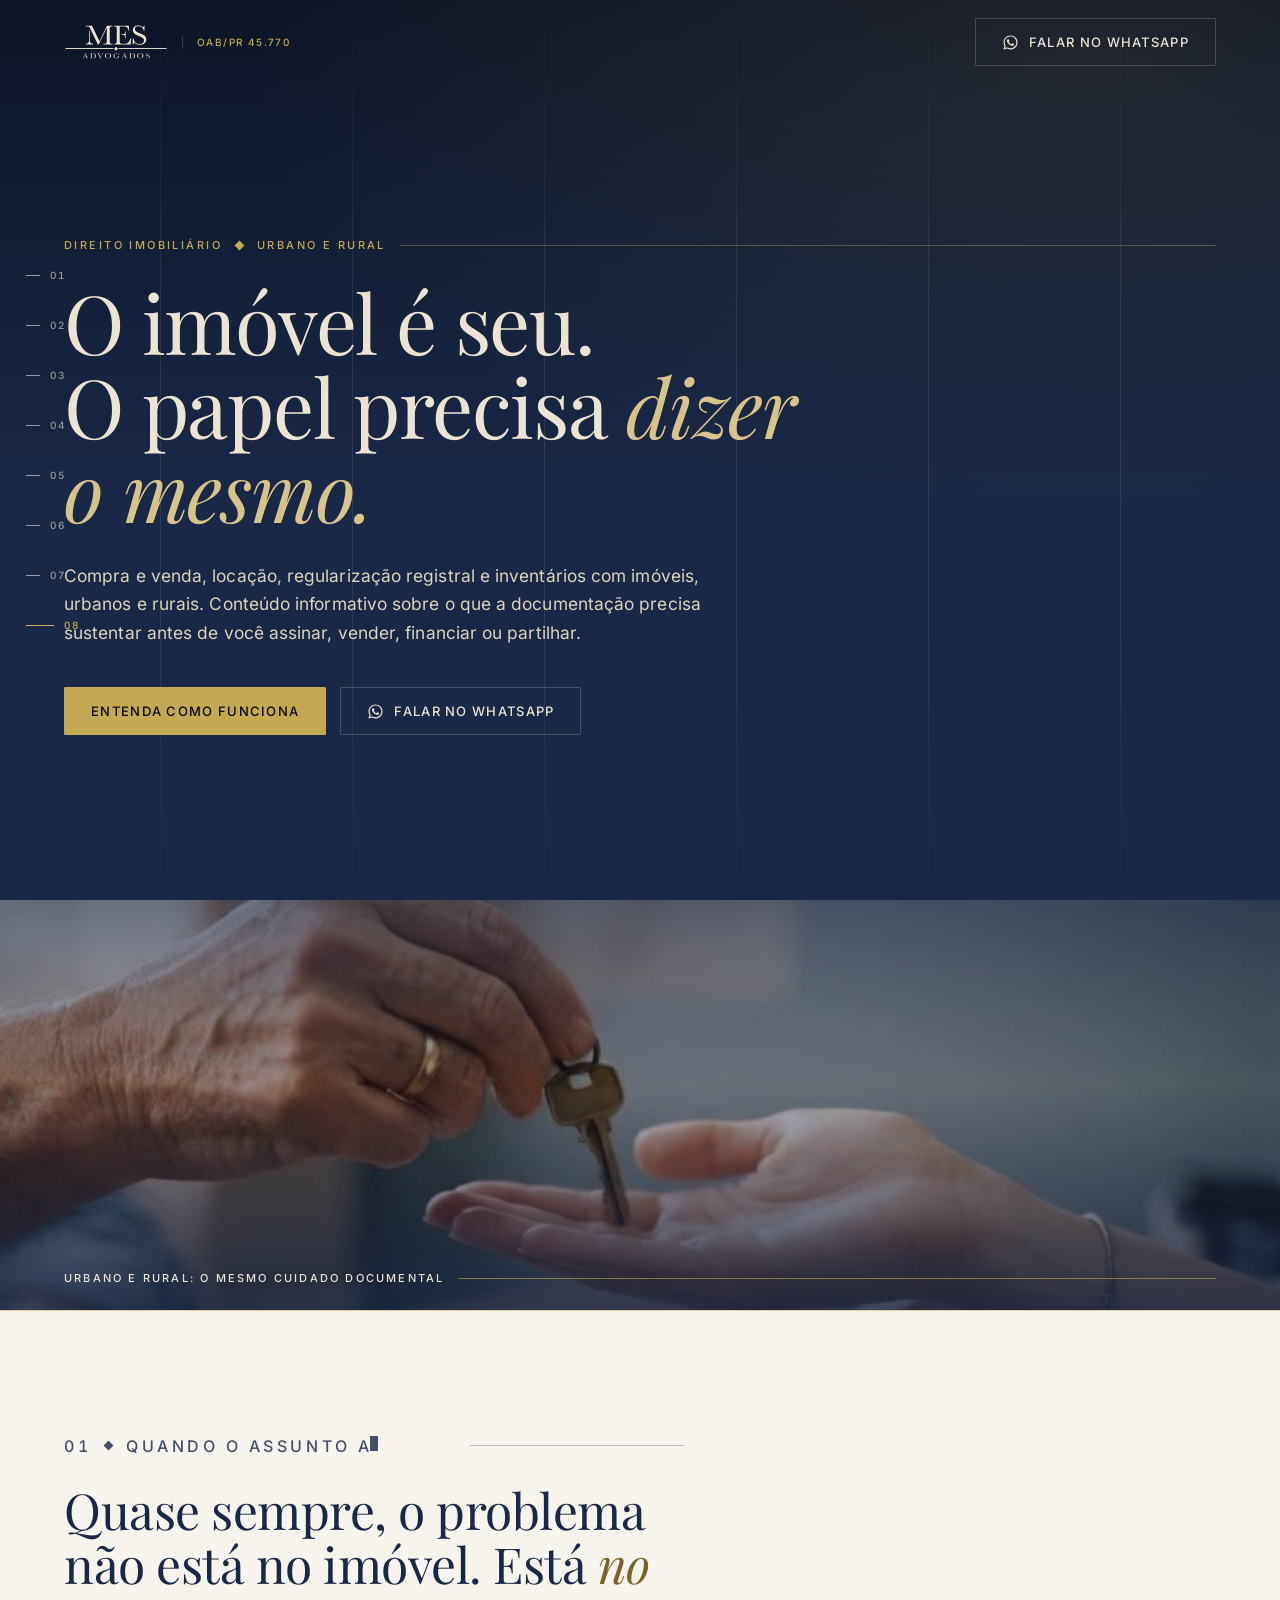
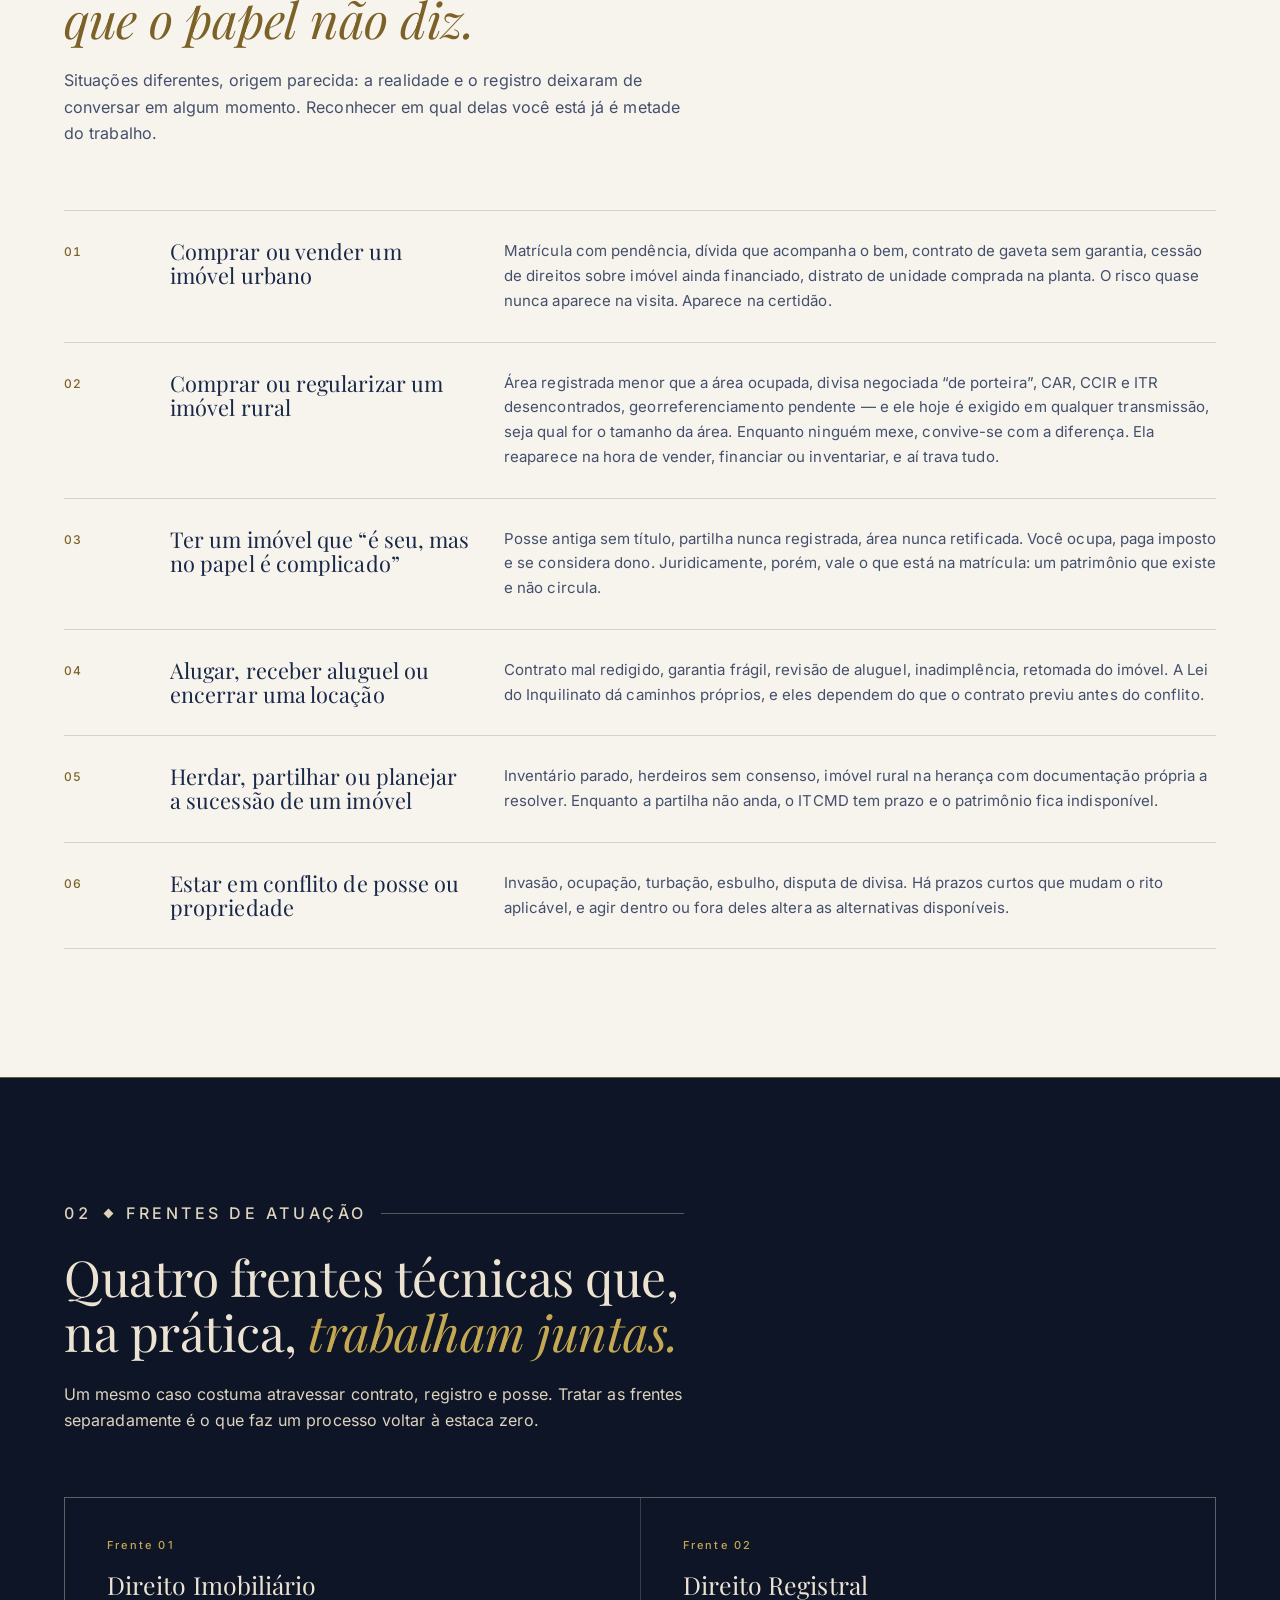
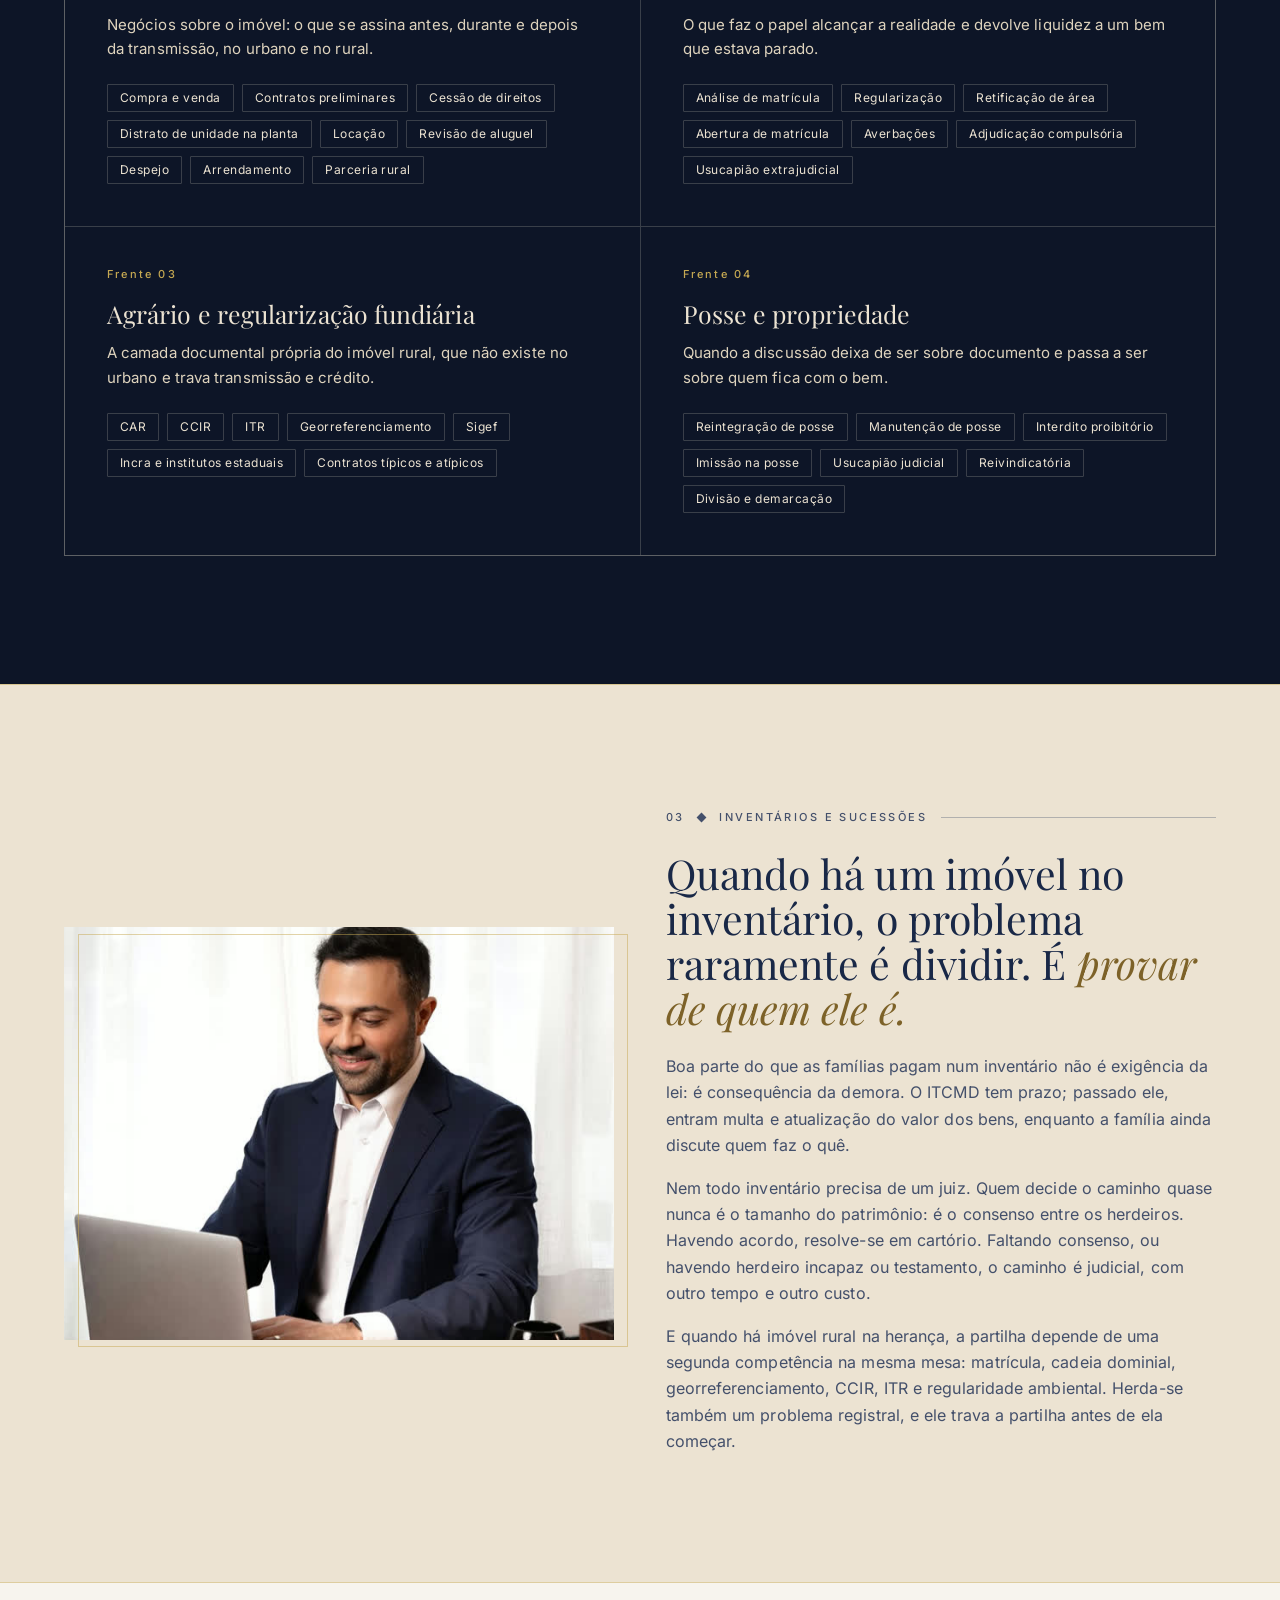
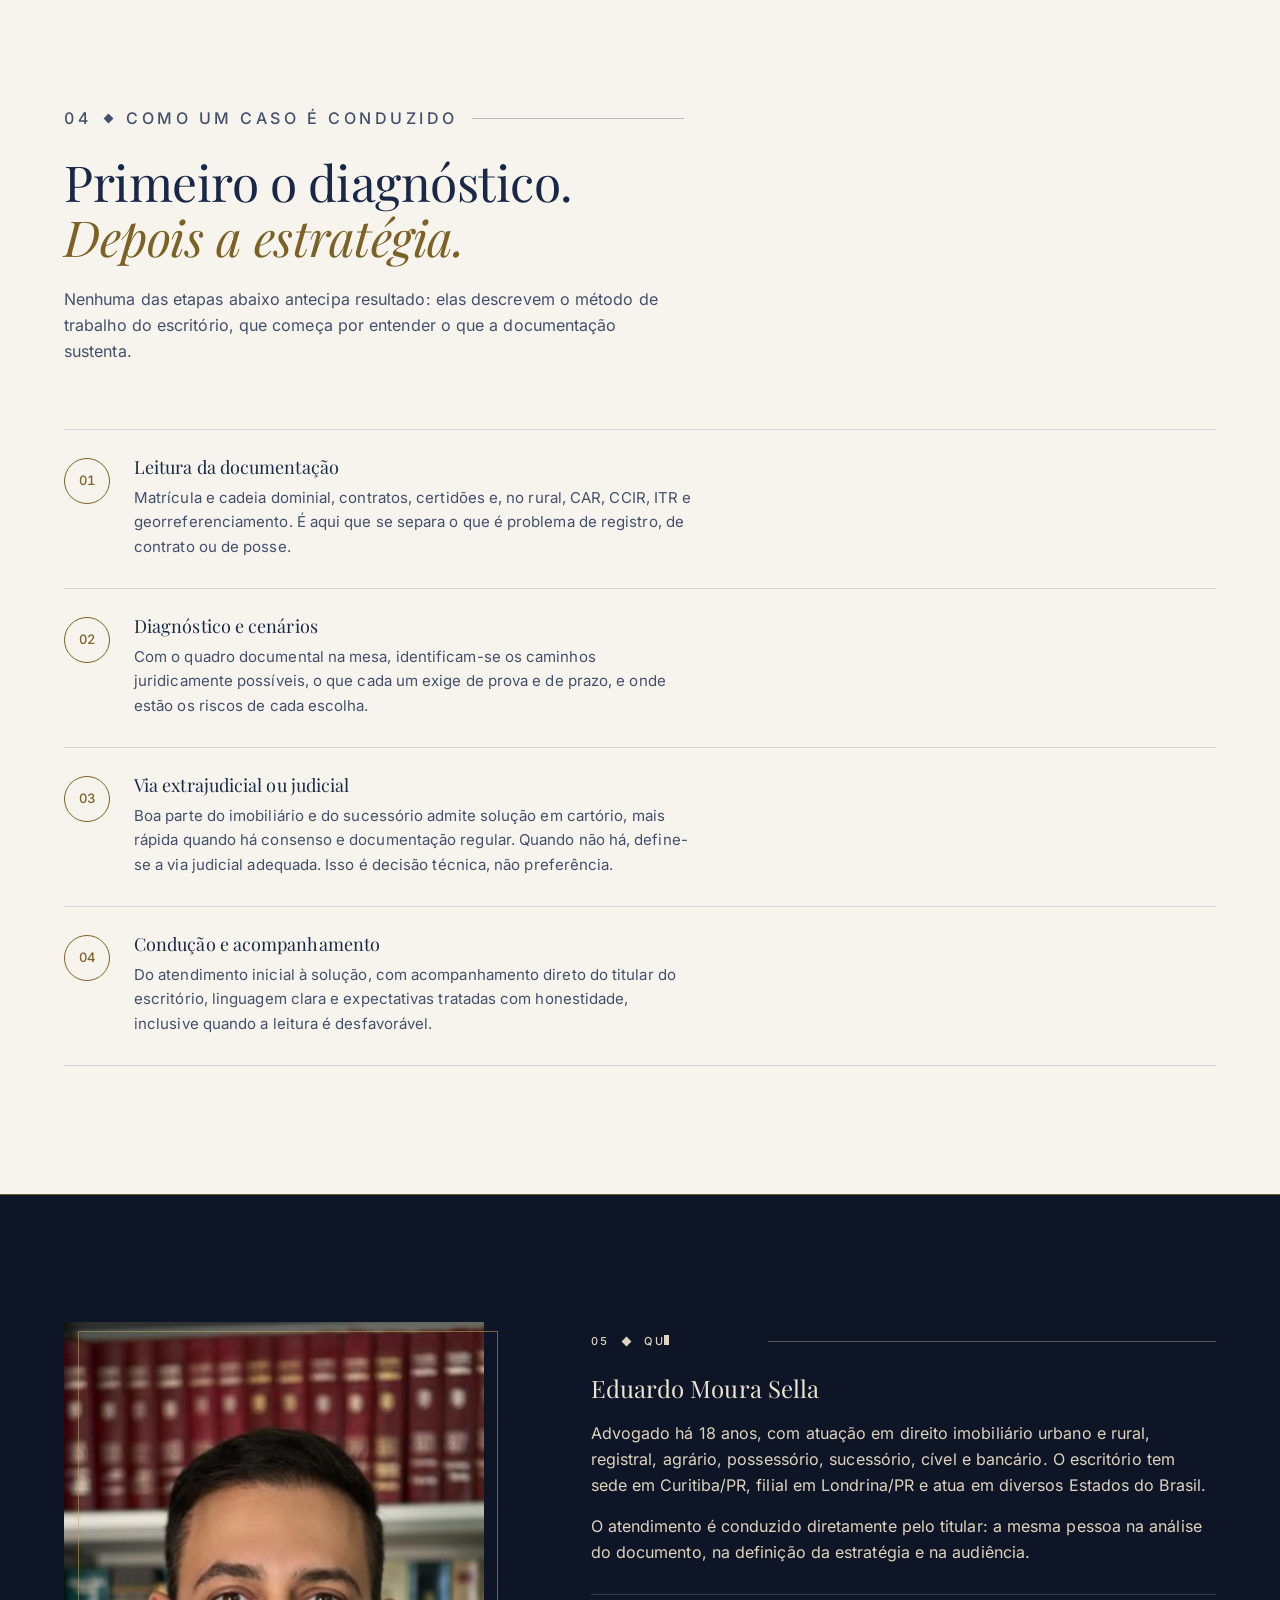
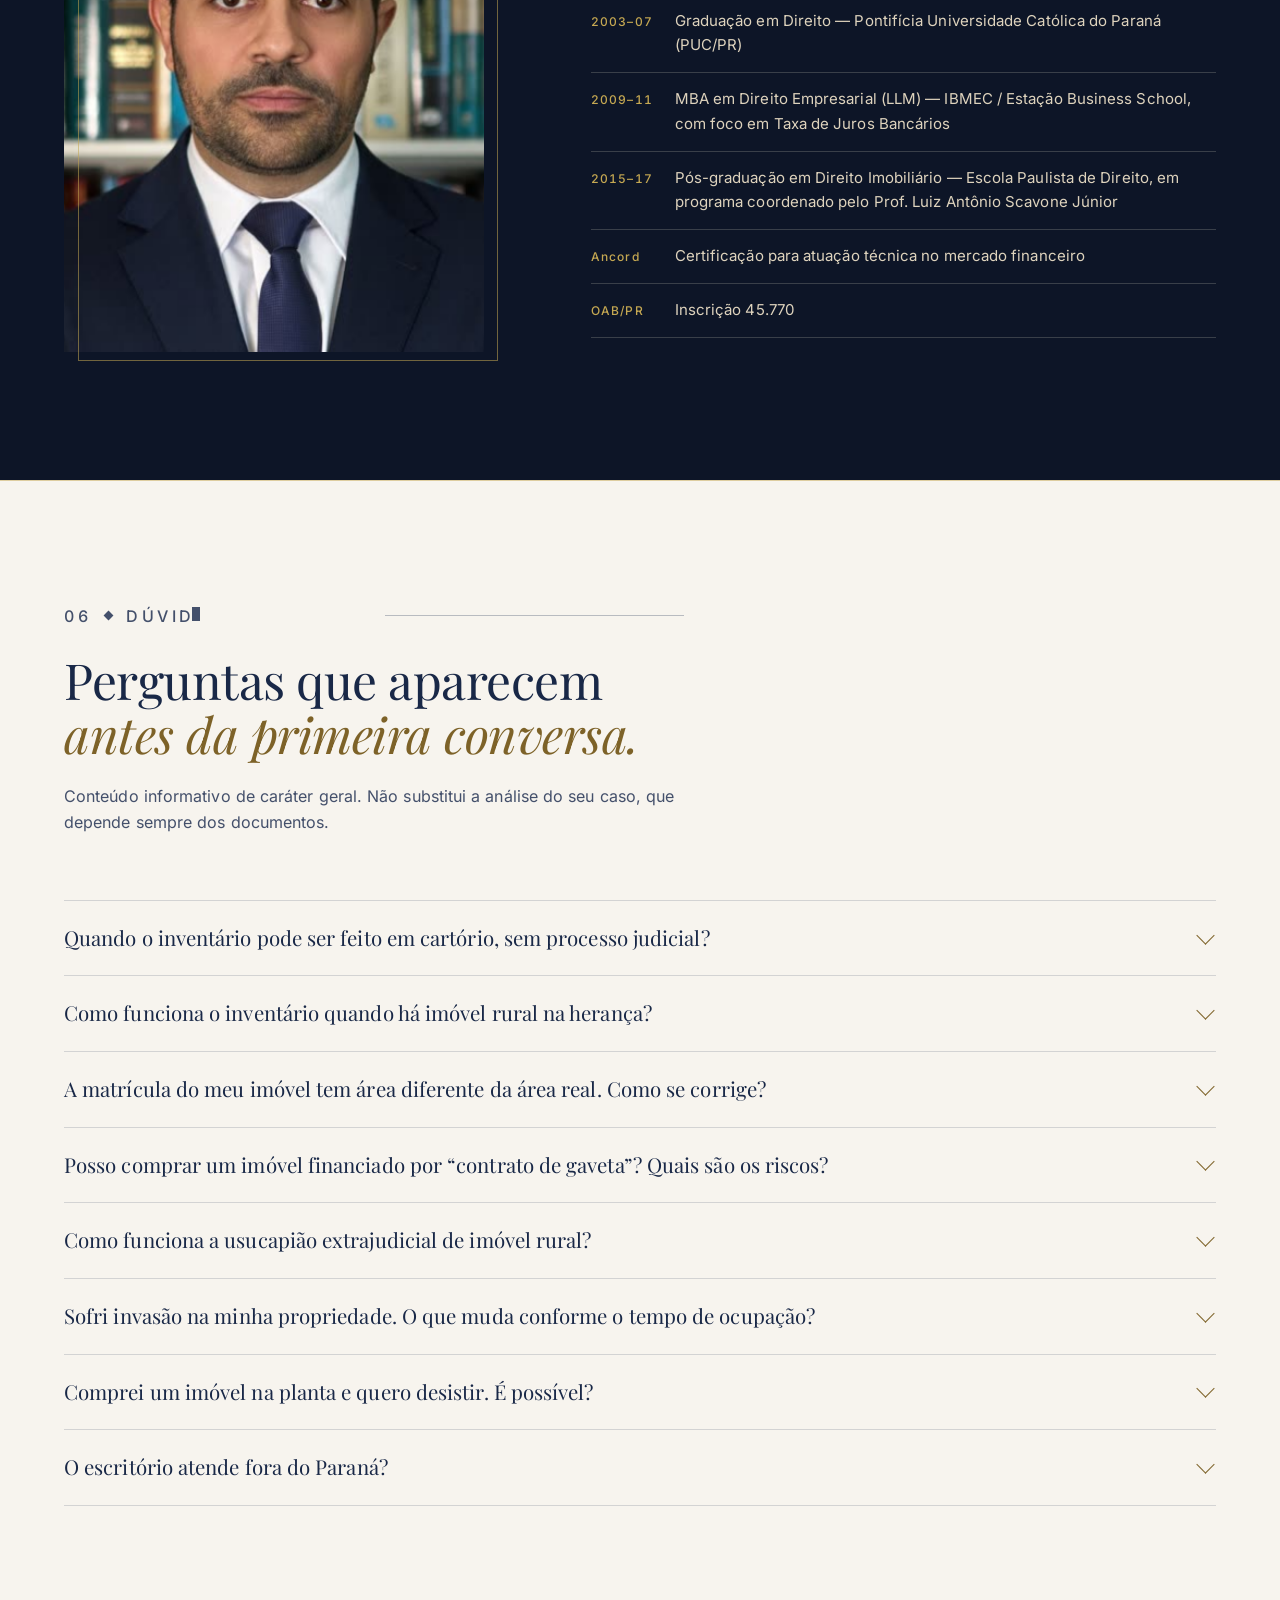
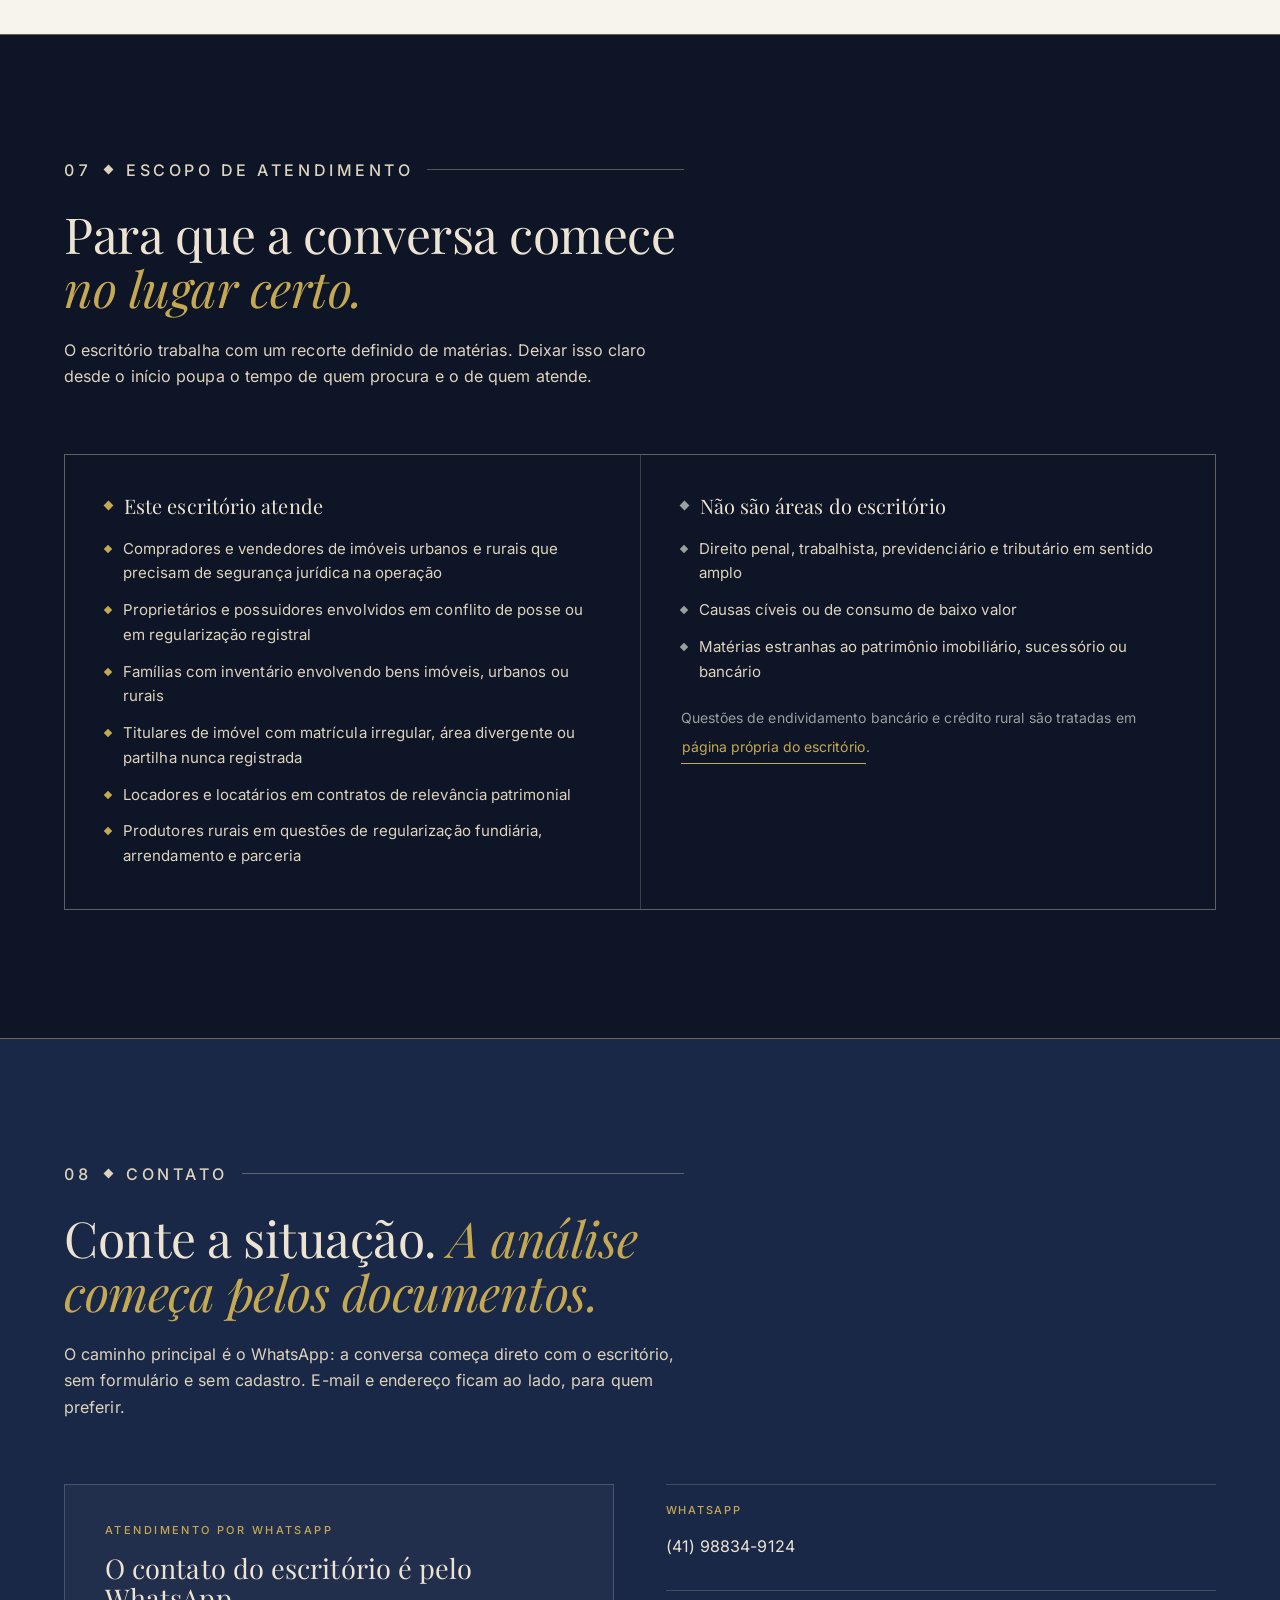
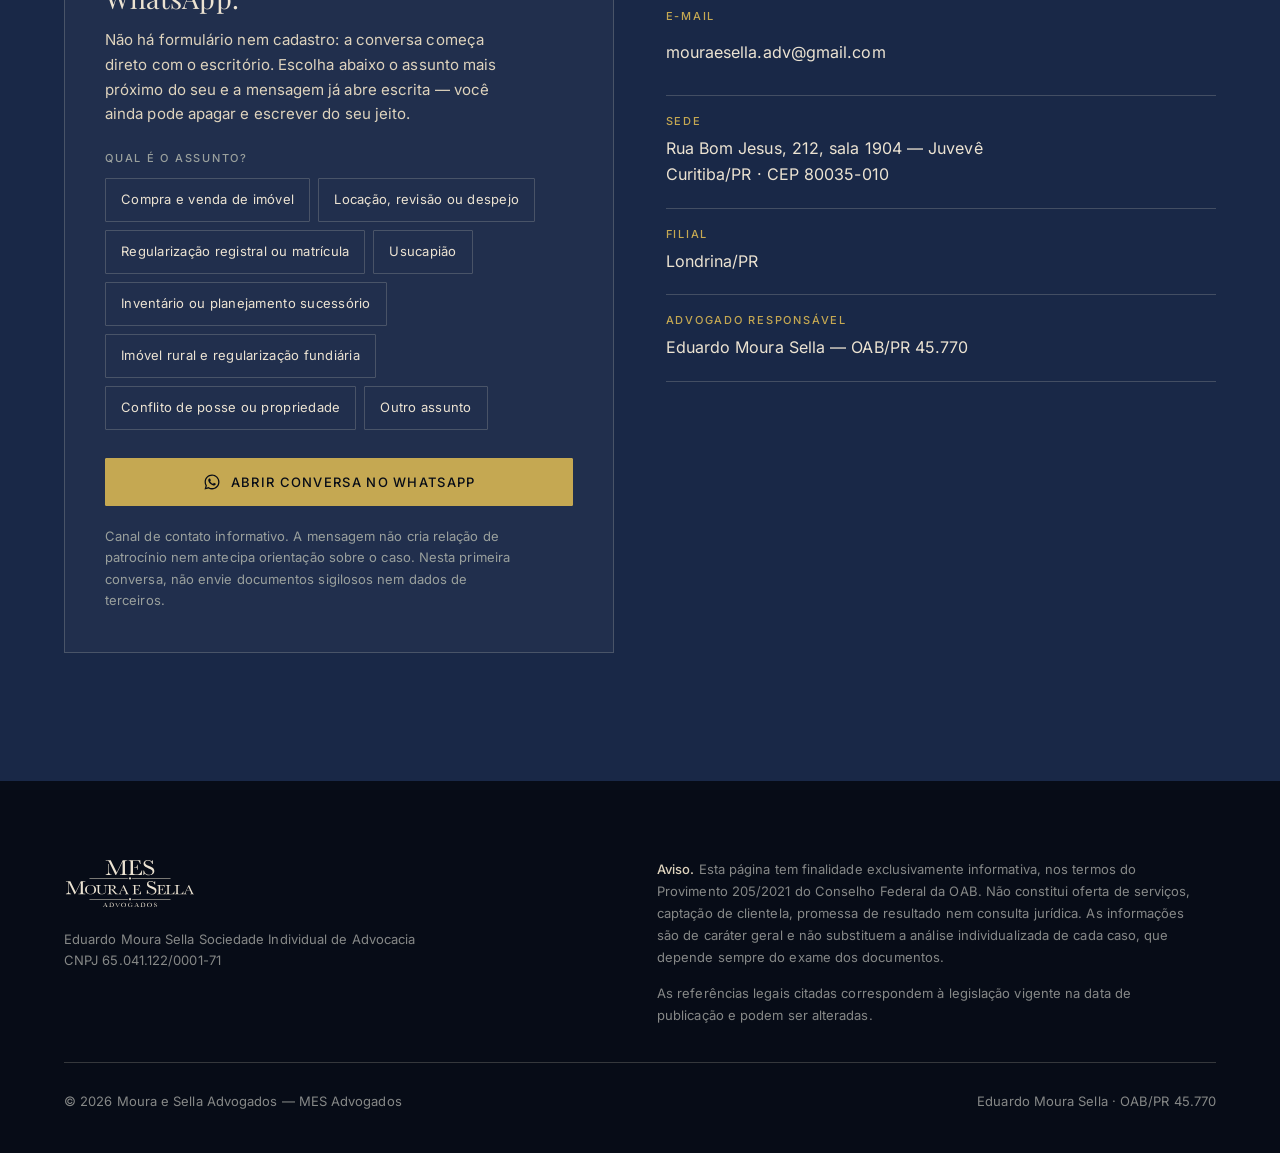
==== commit 481b4fcf: "perf: self-host the fonts and stop the hero waiting for JavaScript Lighthouse put mobile LCP at 3.3s" ====
--- a/index.html
+++ b/index.html
@@ -19,9 +19,8 @@
 <meta property="og:image" content="https://imobiliario.mes.adv.br/assets/img/chaves-imovel.jpg">
 <meta property="og:image:alt" content="Entrega das chaves de um imóvel entre duas pessoas">
 <link rel="icon" href="assets/brand/logo-mes.svg" type="image/svg+xml">
-<link rel="preconnect" href="https://fonts.googleapis.com">
-<link rel="preconnect" href="https://fonts.gstatic.com" crossorigin>
-<link href="https://fonts.googleapis.com/css2?family=Playfair+Display:ital,wght@0,400;0,500;0,600;1,400;1,500&amp;family=Inter:wght@300;400;500;600&amp;display=swap" rel="stylesheet">
+<link rel="preload" href="assets/fonts/inter-latin.woff2" as="font" type="font/woff2" crossorigin>
+<link rel="preload" href="assets/fonts/playfair-latin.woff2" as="font" type="font/woff2" crossorigin>
 <link rel="stylesheet" href="assets/css/mes.css">
 </head>
 <body>
@@ -41,7 +40,7 @@
 
 <header id="topo">
   <div class="wrap">
-    <a class="brand" href="#topo" aria-label="MES Advogados — Moura e Sella">
+    <a class="brand" href="#topo">
       <img class="brand__cream" src="assets/brand/logo-mes-cream.svg" alt="MES Advogados" width="104" height="36">
       <img class="brand__navy" src="assets/brand/logo-mes.svg" alt="" aria-hidden="true" width="104" height="36">
       <span class="oab">OAB/PR 45.770</span>
@@ -51,14 +50,14 @@
 </header>
 
 <nav class="rail" aria-label="Seções da página">
-  <a href="#situacoes" aria-label="Quando o assunto aparece"><span>01</span></a>
-  <a href="#atuacao" aria-label="Frentes de atuação"><span>02</span></a>
-  <a href="#inventario" aria-label="Inventários e sucessões"><span>03</span></a>
-  <a href="#metodo" aria-label="Como um caso é conduzido"><span>04</span></a>
-  <a href="#advogado" aria-label="Quem conduz"><span>05</span></a>
-  <a href="#duvidas" aria-label="Dúvidas frequentes"><span>06</span></a>
-  <a href="#escopo" aria-label="Escopo de atendimento"><span>07</span></a>
-  <a href="#contato" aria-label="Contato"><span>08</span></a>
+  <a href="#situacoes" aria-label="01 — Quando o assunto aparece"><span>01</span></a>
+  <a href="#atuacao" aria-label="02 — Frentes de atuação"><span>02</span></a>
+  <a href="#inventario" aria-label="03 — Inventários e sucessões"><span>03</span></a>
+  <a href="#metodo" aria-label="04 — Como um caso é conduzido"><span>04</span></a>
+  <a href="#advogado" aria-label="05 — Quem conduz"><span>05</span></a>
+  <a href="#duvidas" aria-label="06 — Dúvidas frequentes"><span>06</span></a>
+  <a href="#escopo" aria-label="07 — Escopo de atendimento"><span>07</span></a>
+  <a href="#contato" aria-label="08 — Contato"><span>08</span></a>
 </nav>
 
 <main id="conteudo">
@@ -69,7 +68,7 @@
     <div class="wrap">
       <p class="eyebrow" data-reveal><span class="num" data-type>Direito Imobiliário</span> <span class="diamond" aria-hidden="true"></span> Urbano e rural</p>
       <h1 id="h1" data-split>O imóvel é seu.<br>O papel precisa <em>dizer o mesmo.</em></h1>
-      <p class="hero__lead" data-reveal>Compra e venda, locação, regularização registral e inventários com imóveis, urbanos e rurais. Conteúdo informativo sobre o que a documentação precisa sustentar antes de você assinar, vender, financiar ou partilhar.</p>
+      <p class="hero__lead">Compra e venda, locação, regularização registral e inventários com imóveis, urbanos e rurais. Conteúdo informativo sobre o que a documentação precisa sustentar antes de você assinar, vender, financiar ou partilhar.</p>
       <div class="hero__cta" data-reveal>
         <a class="btn" href="#situacoes">Entenda como funciona</a>
         <a class="btn btn--ghost" href="https://wa.me/5541988349124?text=Ol%C3%A1%2C%20vim%20pela%20p%C3%A1gina%20de%20Direito%20Imobili%C3%A1rio%20e%20gostaria%20de%20uma%20orienta%C3%A7%C3%A3o." data-cta="hero"><svg class="ico" width="17" height="17" aria-hidden="true"><use href="#ico-wa"></use></svg>Falar no WhatsApp</a>
--- a/assets/css/mes.css
+++ b/assets/css/mes.css
@@ -1,3 +1,34 @@
+/* ============================================================
+   FONTES — auto-hospedadas desde 13/11/2026.
+
+   Antes vinham do Google Fonts por <link rel=stylesheet>, que é
+   render-blocking: o Lighthouse mediu 950 ms de atraso no mobile,
+   e o LCP desta página é TEXTO, então esse atraso ia inteiro para
+   a métrica. Servidas da mesma origem, não há DNS, TLS nem conexão
+   nova, e o CSS deixa de bloquear a pintura.
+
+   Só o subset `latin`: conferido caractere a caractere que todo o
+   texto das duas páginas cabe nele (os acentos do português são
+   todos <= U+00FF e o intervalo U+2000-206F cobre o travessão).
+   São as fontes variáveis, então um arquivo serve 400 e 500.
+   Playfair Display e Inter são OFL — auto-hospedar é permitido.
+   ============================================================ */
+@font-face{
+  font-family:"Inter";font-style:normal;font-weight:400 600;font-display:swap;
+  src:url("../fonts/inter-latin.woff2") format("woff2");
+  unicode-range:U+0000-00FF,U+0131,U+0152-0153,U+02BB-02BC,U+02C6,U+02DA,U+02DC,U+0304,U+0308,U+0329,U+2000-206F,U+20AC,U+2122,U+2191,U+2193,U+2212,U+2215,U+FEFF,U+FFFD;
+}
+@font-face{
+  font-family:"Playfair Display";font-style:normal;font-weight:400 600;font-display:swap;
+  src:url("../fonts/playfair-latin.woff2") format("woff2");
+  unicode-range:U+0000-00FF,U+0131,U+0152-0153,U+02BB-02BC,U+02C6,U+02DA,U+02DC,U+0304,U+0308,U+0329,U+2000-206F,U+20AC,U+2122,U+2191,U+2193,U+2212,U+2215,U+FEFF,U+FFFD;
+}
+@font-face{
+  font-family:"Playfair Display";font-style:italic;font-weight:400 500;font-display:swap;
+  src:url("../fonts/playfair-italic-latin.woff2") format("woff2");
+  unicode-range:U+0000-00FF,U+0131,U+0152-0153,U+02BB-02BC,U+02C6,U+02DA,U+02DC,U+0304,U+0308,U+0329,U+2000-206F,U+20AC,U+2122,U+2191,U+2193,U+2212,U+2215,U+FEFF,U+FFFD;
+}
+
 /* ============================================================
    MES Advogados — folha compartilhada pelas DUAS landing pages
    (direito-imobiliario/ e credito-rural/). As duas são a mesma
@@ -24,6 +55,7 @@
   --cream-dim:#ded3bd;
   --grey:#868887;        /* cinza da marca: só sobre o ink do rodapé */
   --grey-dim:#9aa09d;    /* cinza legível sobre o navy (AA) */
+  --ink-soft:#55607d;    /* rótulo de seção sobre papel/creme: 5,70 e 4,91 (AA) */
   --paper:#f7f4ee;
   --line-dark:rgba(236,227,210,.20);
   --line-light:rgba(25,40,71,.16);
@@ -68,7 +100,7 @@
   color:var(--gold);margin-bottom:28px;
 }
 .eyebrow::after{content:"";flex:1;height:1px;background:currentColor;opacity:.35}
-.eyebrow .num{font-variant-numeric:tabular-nums;opacity:.85}
+.eyebrow .num{font-variant-numeric:tabular-nums}
 
 /* ---------- losango: motivo do logotipo ---------- */
 .diamond{width:7px;height:7px;background:currentColor;transform:rotate(45deg);flex:none}
@@ -199,7 +231,11 @@
 section{padding:clamp(72px,10vw,132px) 0;position:relative}
 .sec--paper{background:var(--paper);color:var(--navy)}
 .sec--cream{background:var(--cream);color:var(--navy)}
-.sec--paper .eyebrow,.sec--cream .eyebrow{color:var(--navy);opacity:.75}
+/* Opacidade em texto é armadilha de contraste: o Lighthouse mede a cor
+   RESULTANTE, e navy a 75% sobre papel dá 3,97 — reprova em AA. O meu
+   próprio medidor não via isso porque lia só a cor declarada. Virou cor
+   sólida, medida: 5,70 sobre papel e 4,91 sobre creme. */
+.sec--paper .eyebrow,.sec--cream .eyebrow{color:var(--ink-soft)}
 .sec--deep{background:var(--navy-deep)}
 .sec__head{max-width:62ch;margin-bottom:clamp(44px,5vw,68px)}
 .sec__head h2{font-size:clamp(1.85rem,4vw,3.1rem);letter-spacing:-.01em;margin-bottom:22px}
@@ -572,7 +608,9 @@
    por opacidade, em vez de inserir texto, evita que a quebra de
    linha seja reescrita a cada letra. */
 .js [data-type-scroll] .tw{display:inline}
-.js [data-type-scroll] i{opacity:.16;font-style:normal;transition:opacity .18s linear}
+/* invisível, não esmaecida: texto a 16% reprova em contraste, e o efeito
+   fica mais limpo aparecendo do nada do que clareando de um fantasma */
+.js [data-type-scroll] i{opacity:0;font-style:normal;transition:opacity .18s linear}
 .js [data-type-scroll] i.on{opacity:1}
 .js [data-type-scroll] i.cur{position:relative}
 .js [data-type-scroll] i.cur::after{
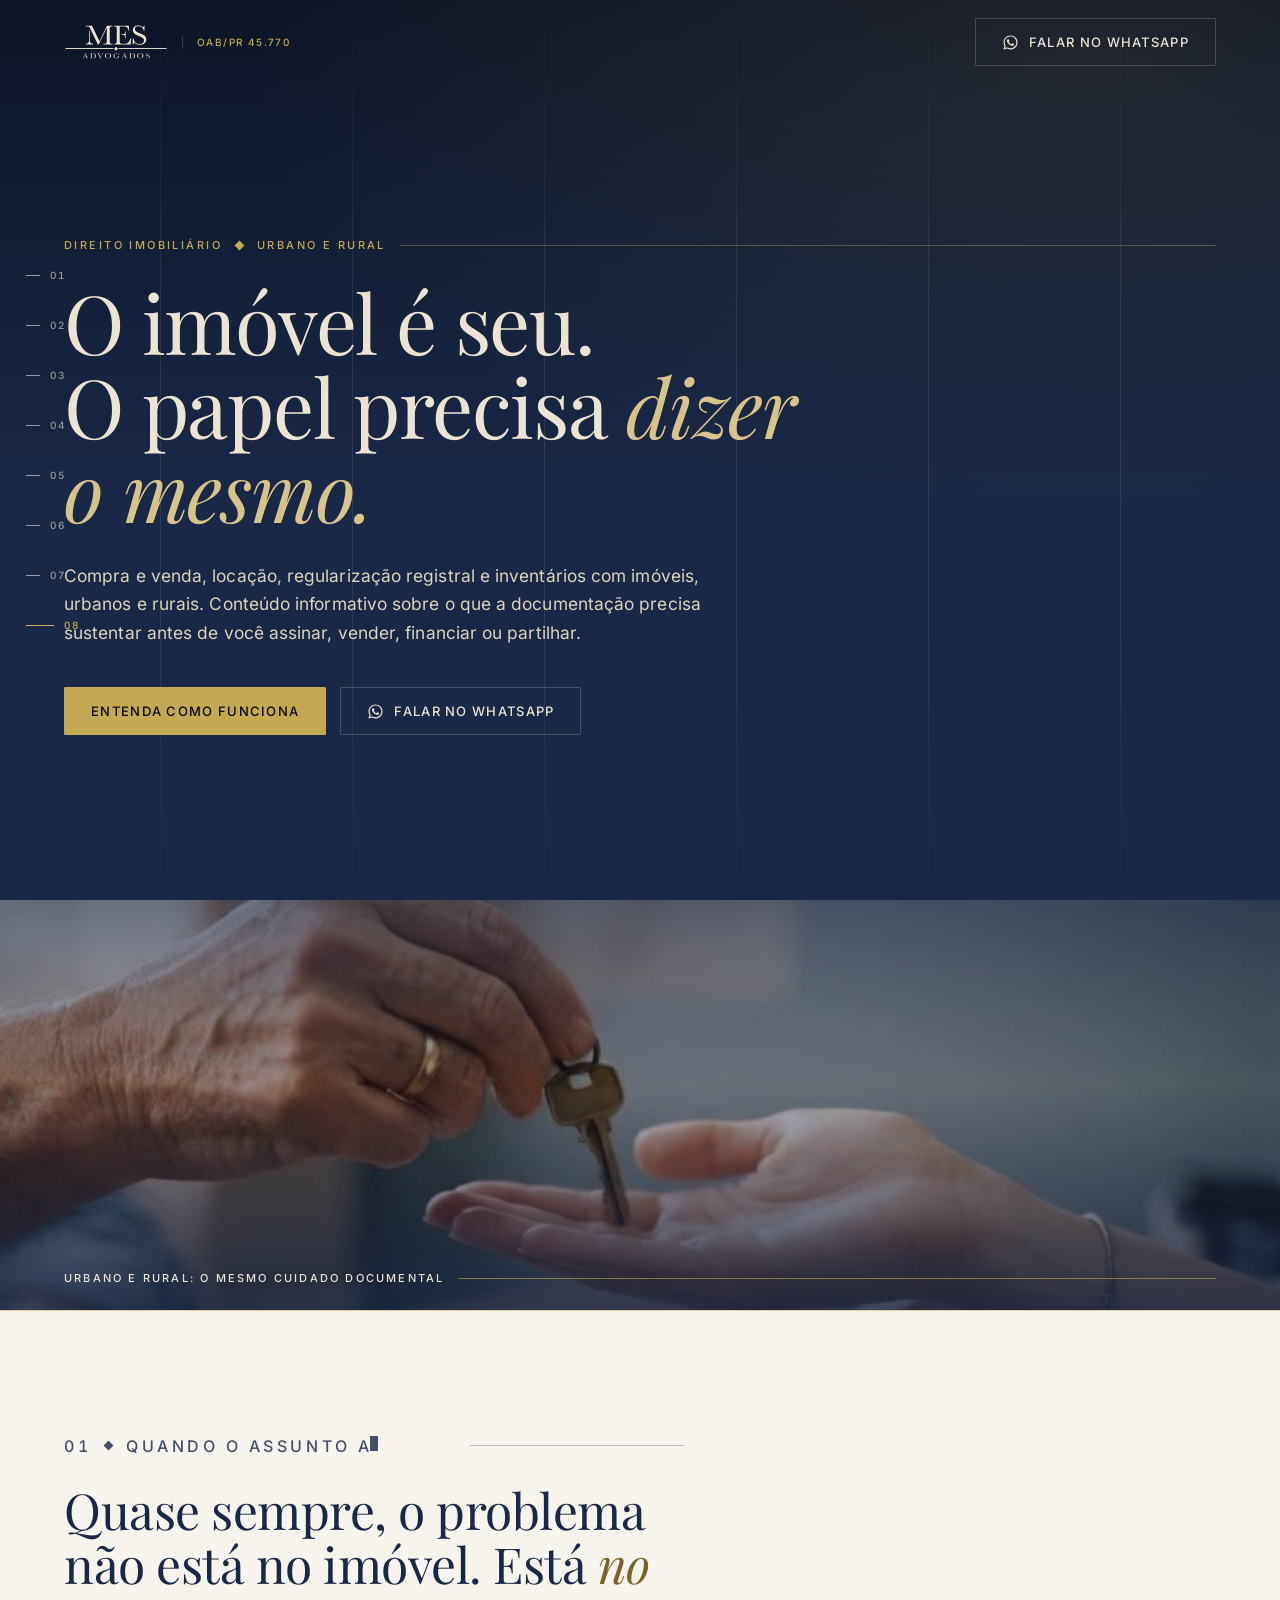
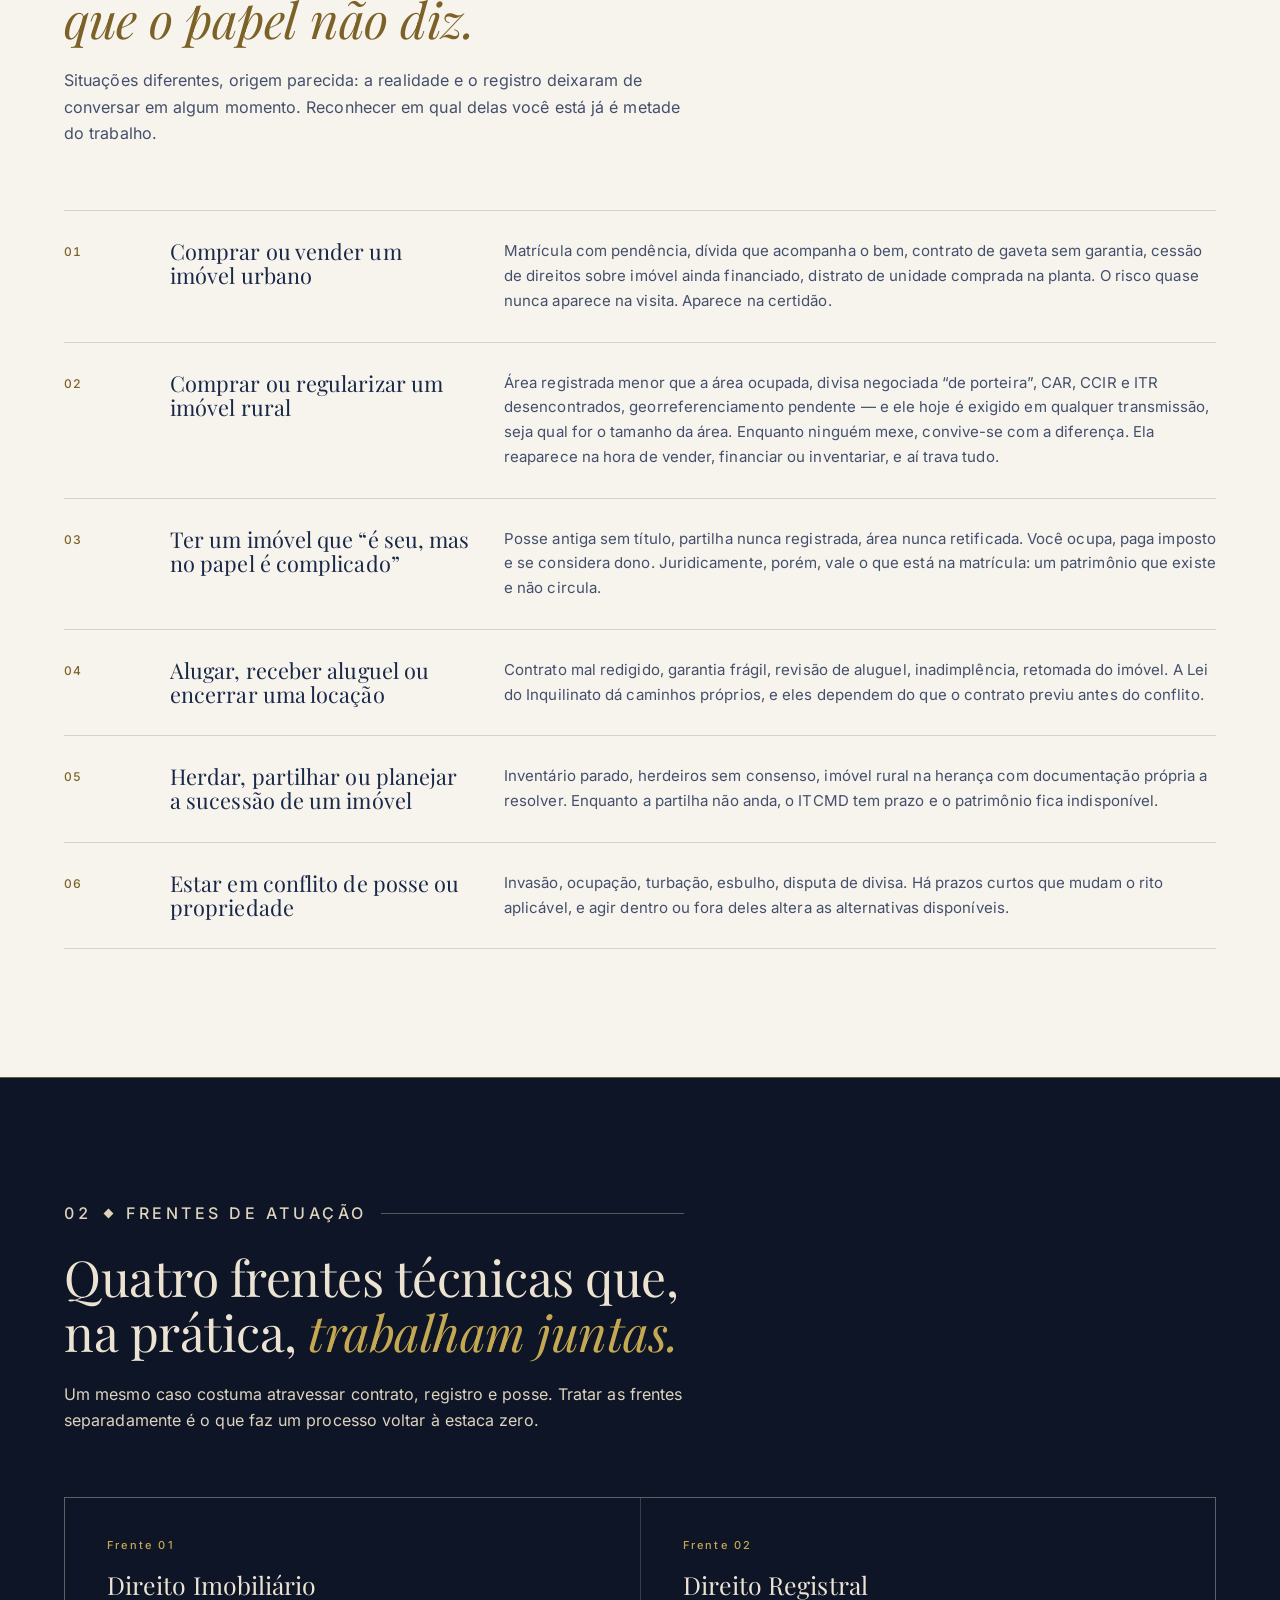
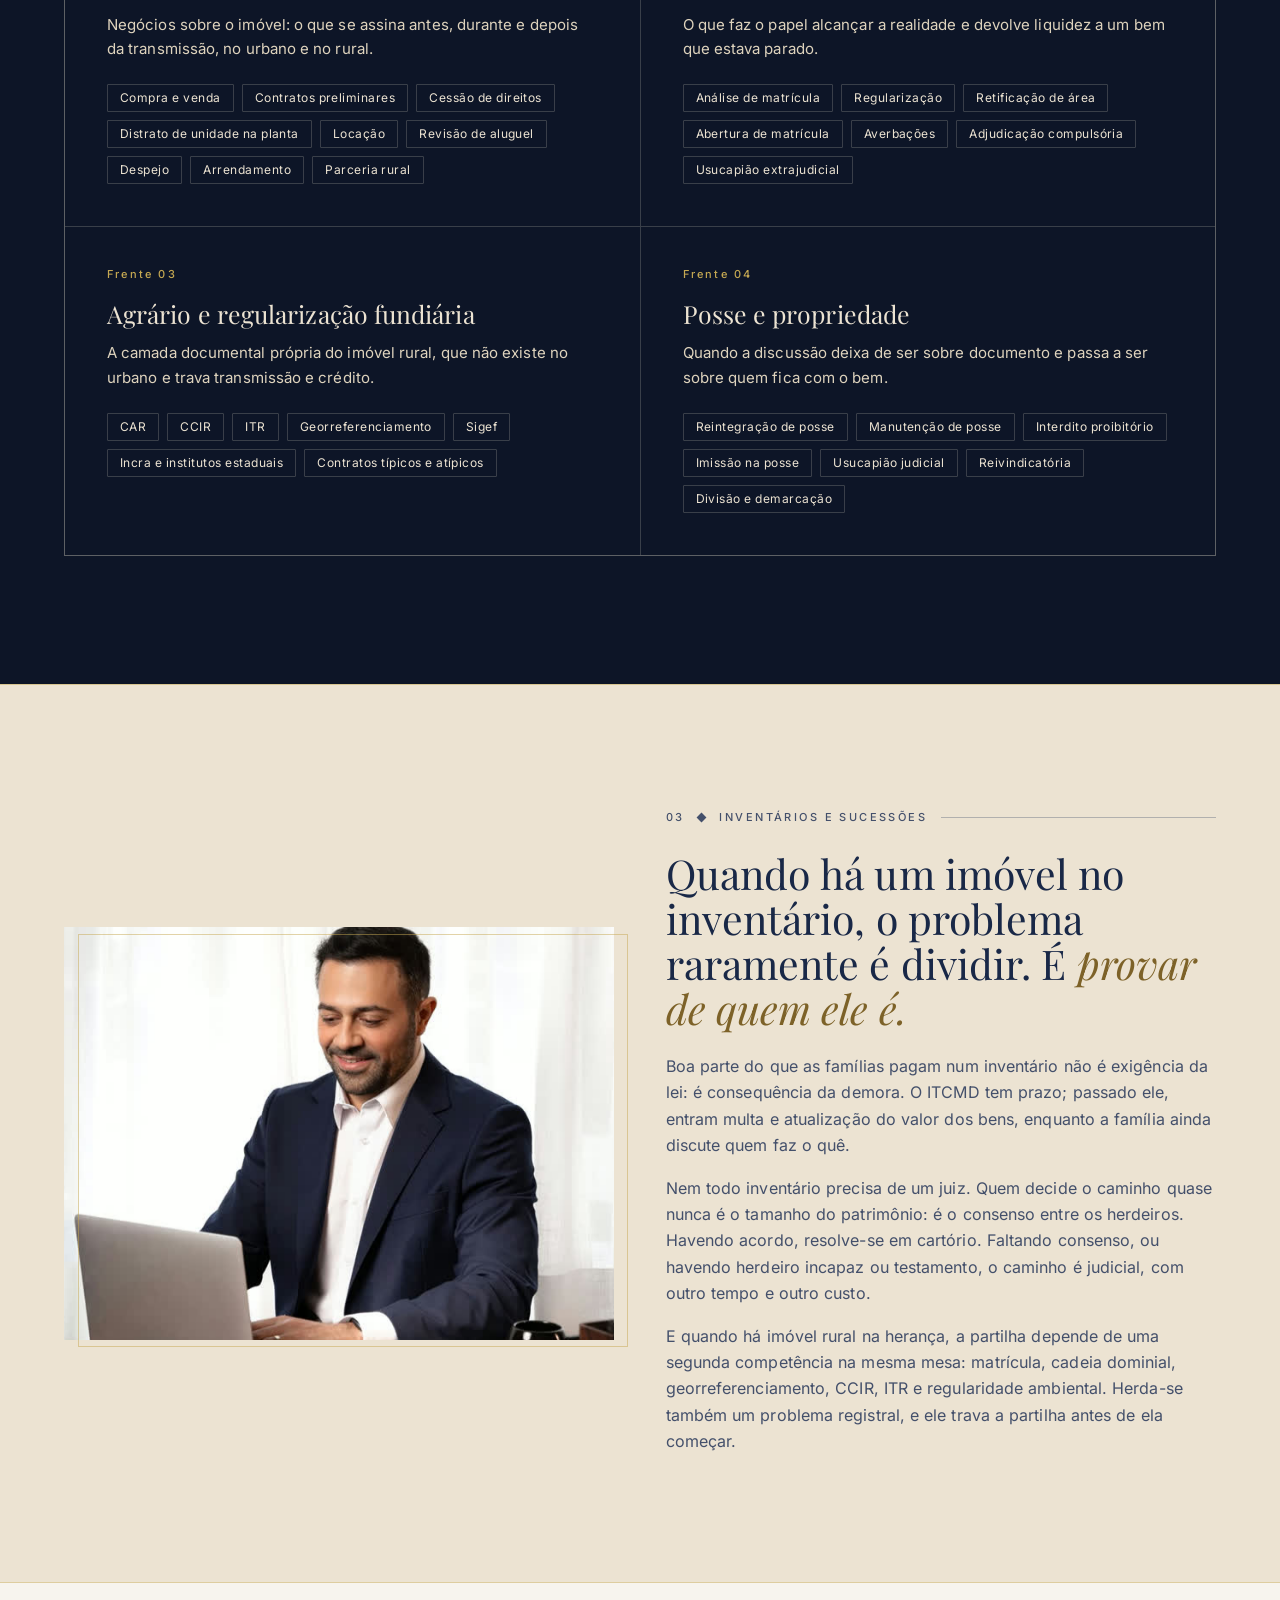
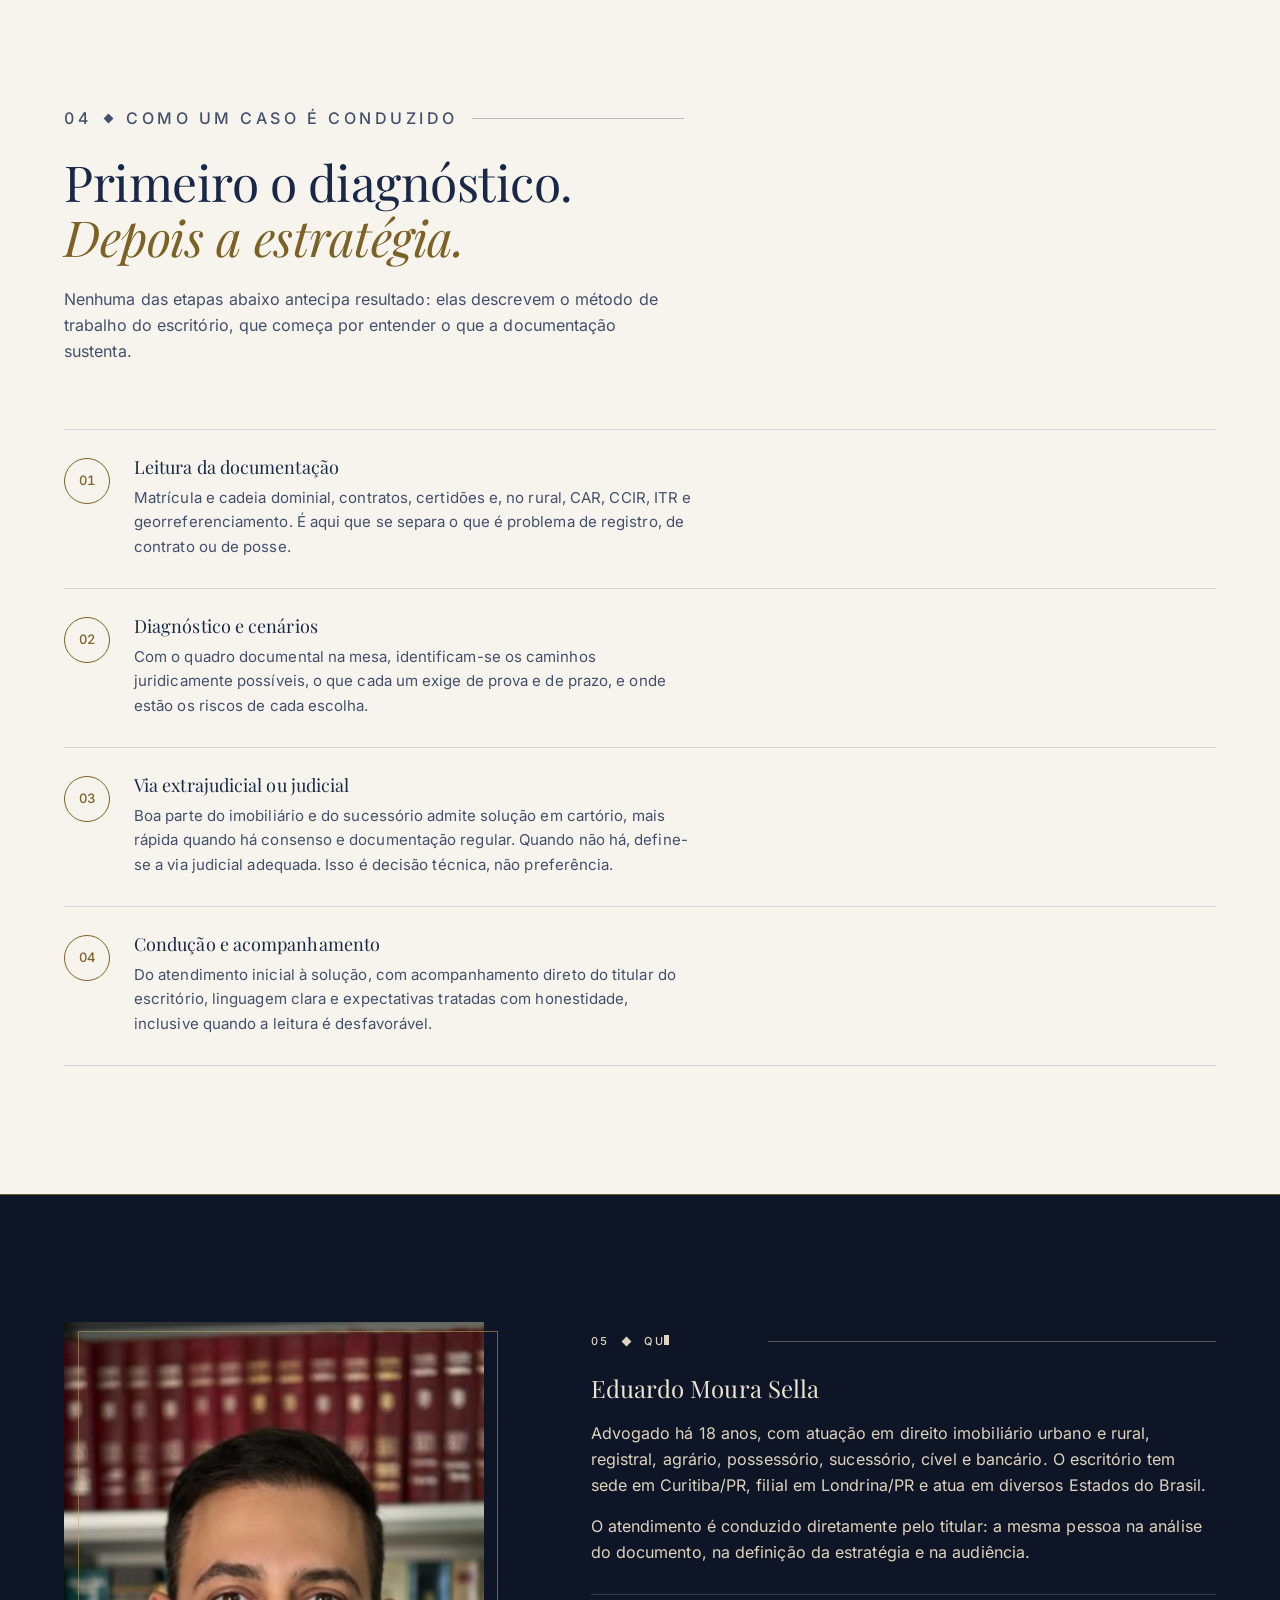
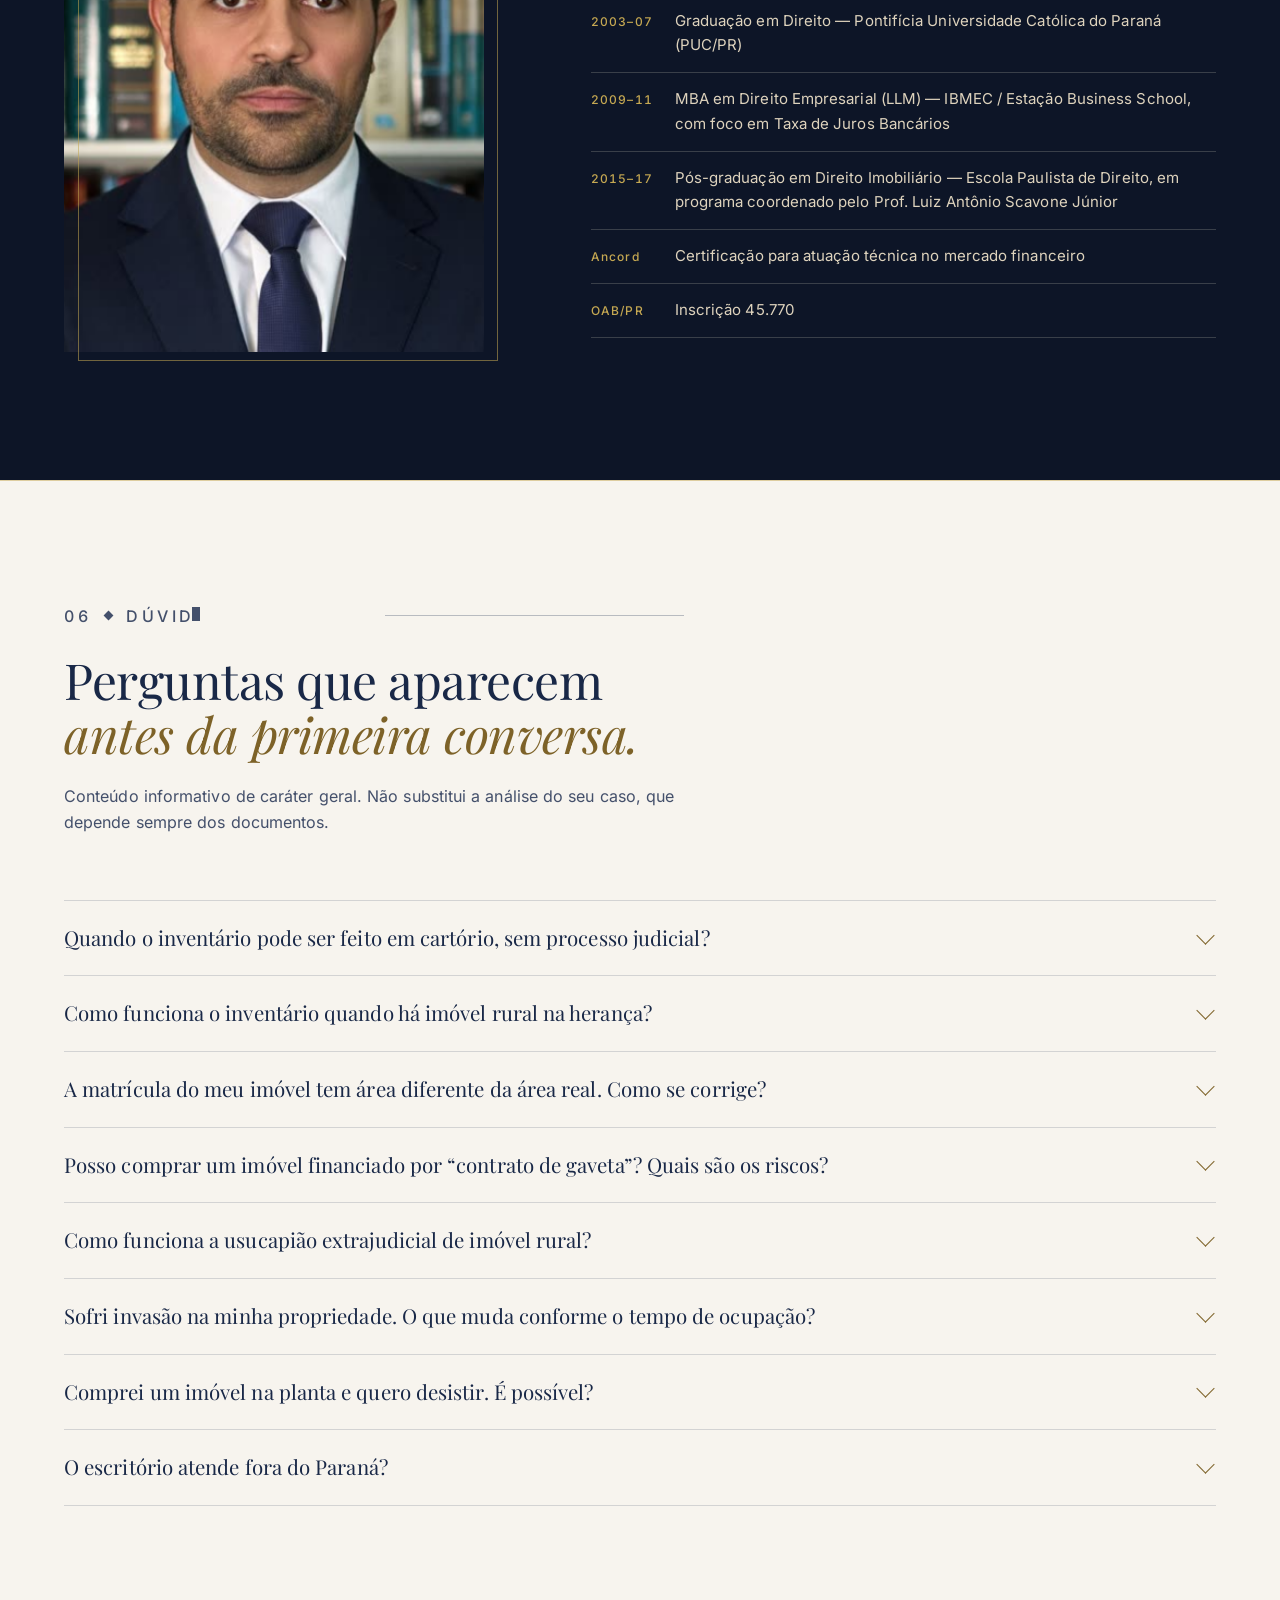
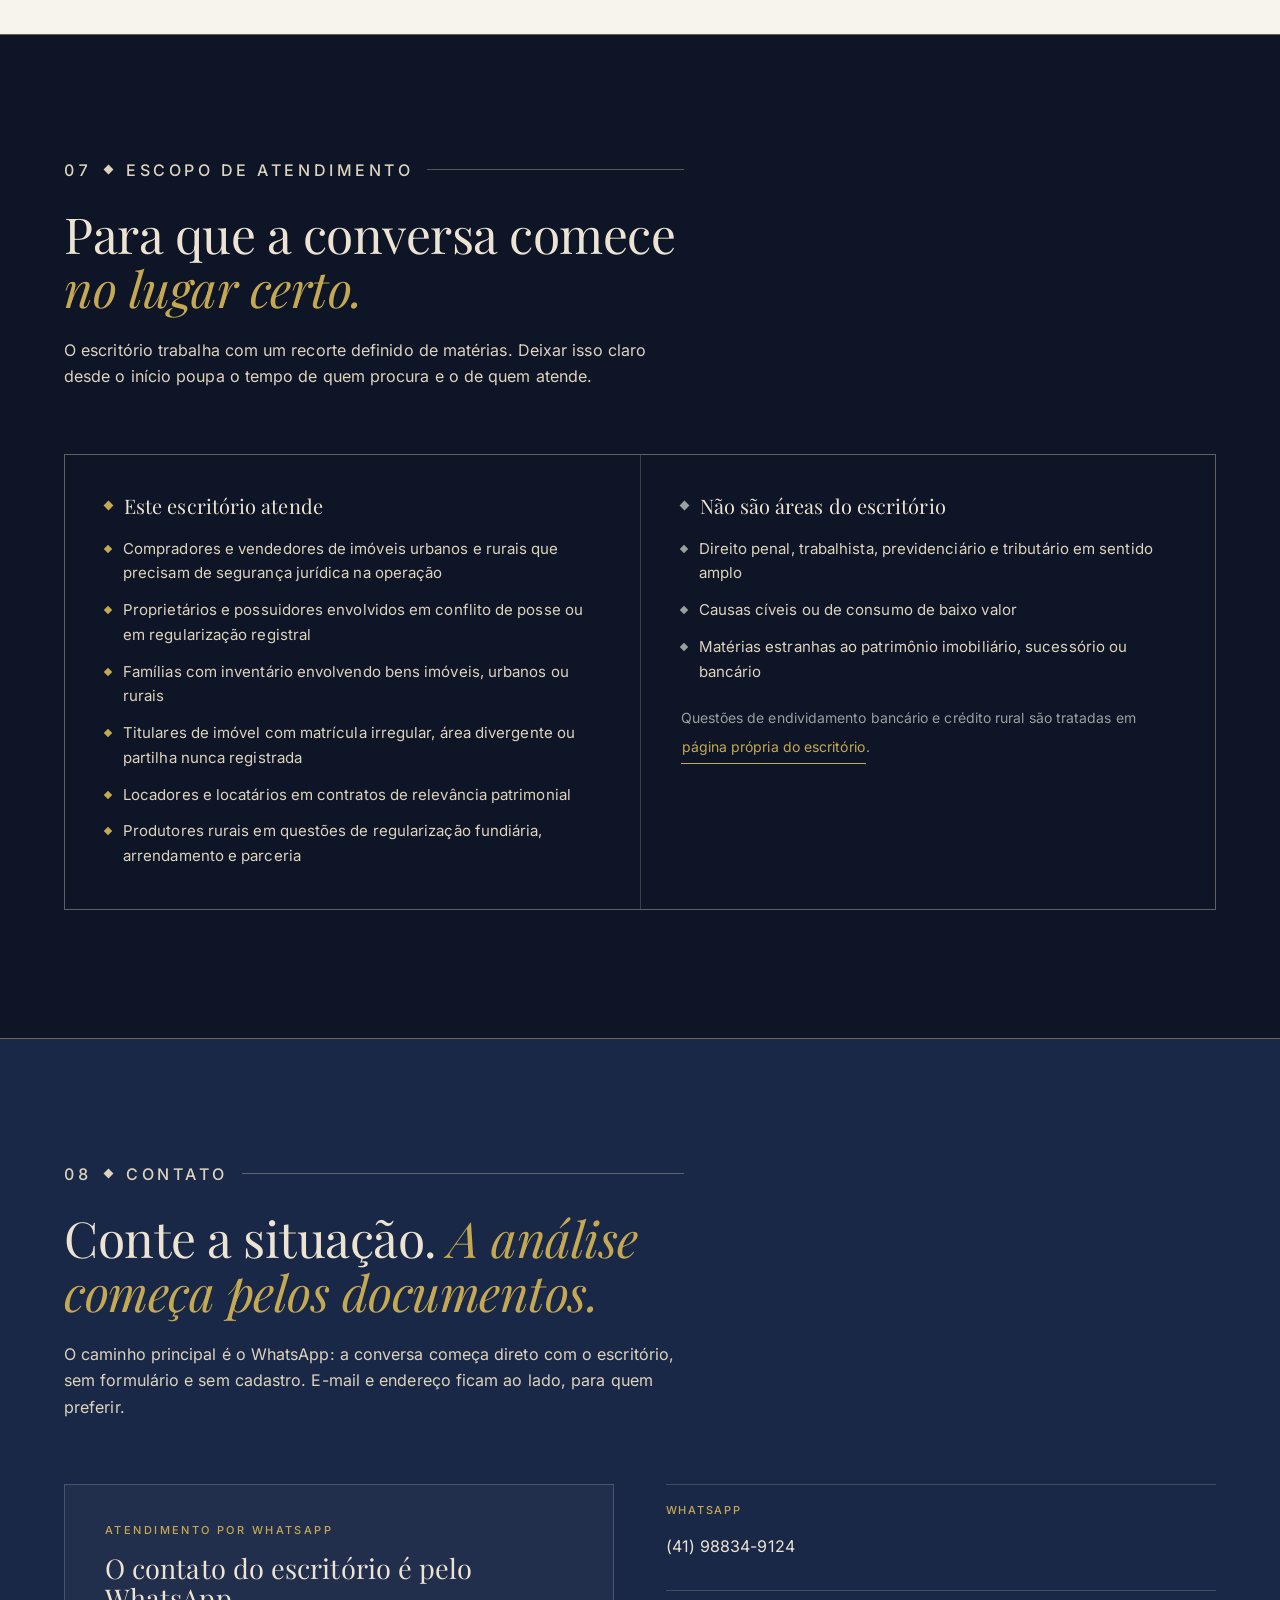
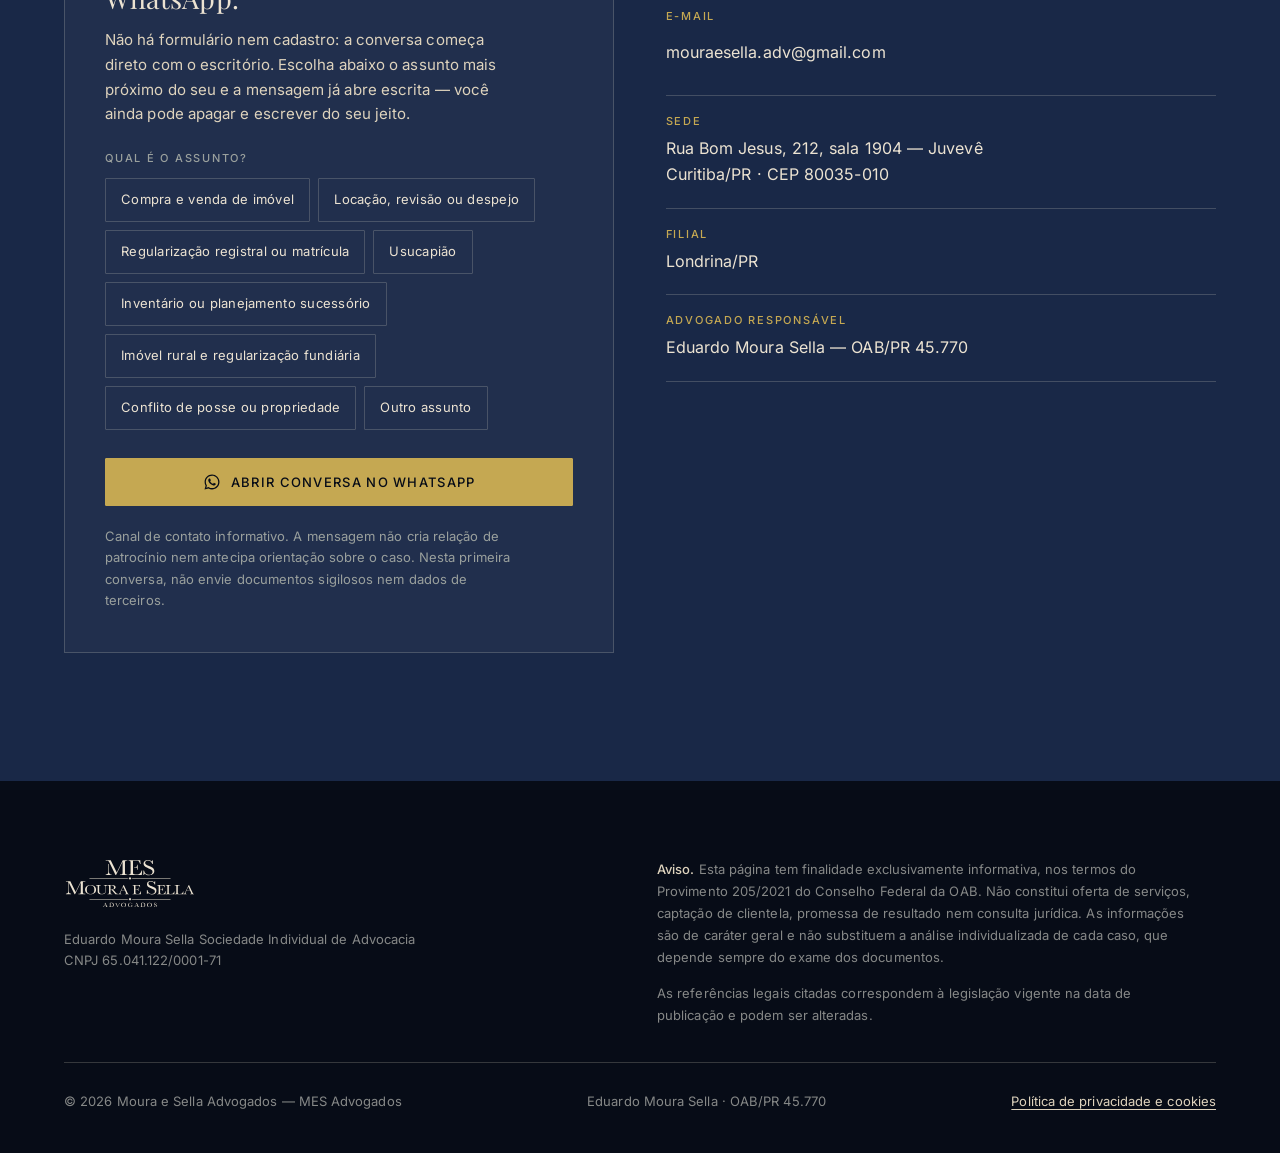
==== commit 03713b76: "feat: WhatsApp conversion events, UTM in message, privacy page, custom 404, logo link Co-Authored-By" ====
--- a/index.html
+++ b/index.html
@@ -40,7 +40,7 @@
 
 <header id="topo">
   <div class="wrap">
-    <a class="brand" href="#topo">
+    <a class="brand" href="https://mes.adv.br/" aria-label="MES Advogados — Moura e Sella Advogados (site do escritório)">
       <img class="brand__cream" src="assets/brand/logo-mes-cream.svg" alt="MES Advogados" width="104" height="36">
       <img class="brand__navy" src="assets/brand/logo-mes.svg" alt="" aria-hidden="true" width="104" height="36">
       <span class="oab">OAB/PR 45.770</span>
@@ -439,7 +439,7 @@
   <div class="wrap">
     <div class="foot__top">
       <div>
-        <img src="assets/brand/logo-mes-full-cream.svg" alt="MES — Moura e Sella Advogados" width="132" height="51">
+        <a href="https://mes.adv.br/" aria-label="MES — Moura e Sella Advogados (site do escritório)"><img src="assets/brand/logo-mes-full-cream.svg" alt="MES — Moura e Sella Advogados" width="132" height="51"></a>
         <p>Eduardo Moura Sella Sociedade Individual de Advocacia<br>CNPJ 65.041.122/0001-71</p>
       </div>
       <div class="foot__legal">
@@ -450,6 +450,7 @@
     <div class="foot__bottom">
       <span>© <span id="ano">2026</span> Moura e Sella Advogados — MES Advogados</span>
       <span>Eduardo Moura Sella · OAB/PR 45.770</span>
+      <a href="/privacidade/">Política de privacidade e cookies</a>
     </div>
   </div>
 </footer>
@@ -460,12 +461,21 @@
 </a>
 
 <div id="cc" role="dialog" aria-live="polite" aria-label="Aviso de cookies">
-  <p>Usamos cookies de medição apenas se você concordar. Nada é carregado antes disso.</p>
+  <p>Usamos cookies de medição apenas se você concordar. Nada é carregado antes disso. <a href="/privacidade/">Política de privacidade</a>.</p>
   <button type="button" class="ok" id="cc-ok">Aceitar</button>
   <button type="button" id="cc-no">Recusar</button>
 </div>
 
-<script>window.MES_TAGS={metaPixel:"",googleTag:""};</script>
+<script>
+/* MEDIÇÃO — PREENCHER: aguardando os IDs reais (Guilherme / cliente).
+   Enquanto vazio, nenhum script de terceiro roda e o aviso de cookies nem aparece.
+   Não invente ID: deixe "" até a conta existir.
+     metaPixel       Meta Pixel (só números)
+     ga4             GA4, "G-XXXXXXXXXX"
+     googleAds       conta do Google Ads, "AW-XXXXXXXXX"
+     googleAdsLabel  rótulo da conversão "clique no WhatsApp" (parte depois da barra de AW-XXXX/rótulo) */
+window.MES_TAGS={metaPixel:"",ga4:"",googleAds:"",googleAdsLabel:""};
+</script>
 <script src="assets/js/mes.js" defer></script>
 
 <script type="application/ld+json">
--- a/assets/css/mes.css
+++ b/assets/css/mes.css
@@ -691,3 +691,27 @@
   transition:color .3s,border-color .3s;
 }
 .scope__hint a:hover{color:var(--gold-soft)}
+
+/* ---------- links do rodapé e do aviso de cookies ---------- */
+.foot__bottom a{color:var(--cream-dim);text-underline-offset:3px}
+.foot__bottom a:hover{color:var(--gold-soft)}
+#cc a{color:var(--gold-soft);text-underline-offset:3px}
+
+/* ---------- páginas internas: privacidade e 404 ---------- */
+.doc{padding:clamp(120px,14vw,168px) 0 clamp(56px,7vw,96px)}
+.doc h1{font-size:clamp(2rem,4.4vw,3.25rem);margin-bottom:12px}
+.doc h1 em{font-style:italic;color:var(--gold-soft)}
+.doc .doc__meta{color:var(--grey-dim);font-size:.8125rem;margin:0 0 40px}
+.doc h2{font-size:clamp(1.3rem,2.2vw,1.65rem);margin:44px 0 12px;color:var(--cream)}
+.doc p,.doc li{max-width:68ch;color:var(--cream-dim)}
+.doc ul{padding-left:1.2em;margin:12px 0}
+.doc li{margin:6px 0}
+.doc a:not(.btn){color:var(--gold-soft);text-underline-offset:3px}
+.doc table{border-collapse:collapse;width:100%;max-width:820px;margin:16px 0;font-size:.875rem}
+.doc th,.doc td{border-bottom:1px solid var(--line-dark);padding:10px 12px 10px 0;text-align:left;vertical-align:top;color:var(--cream-dim)}
+.doc th{color:var(--cream);font-weight:500}
+.doc .tablewrap{overflow-x:auto}
+.doc--404{min-height:78svh;display:flex;align-items:center}
+.doc--404 .btn{margin-top:28px;width:auto}
+.doc--404 p + p{margin-top:0}
+.doc--404 .doc__code{font:italic 400 clamp(4rem,12vw,8rem)/1 var(--serif);color:var(--gold);margin:0 0 8px}
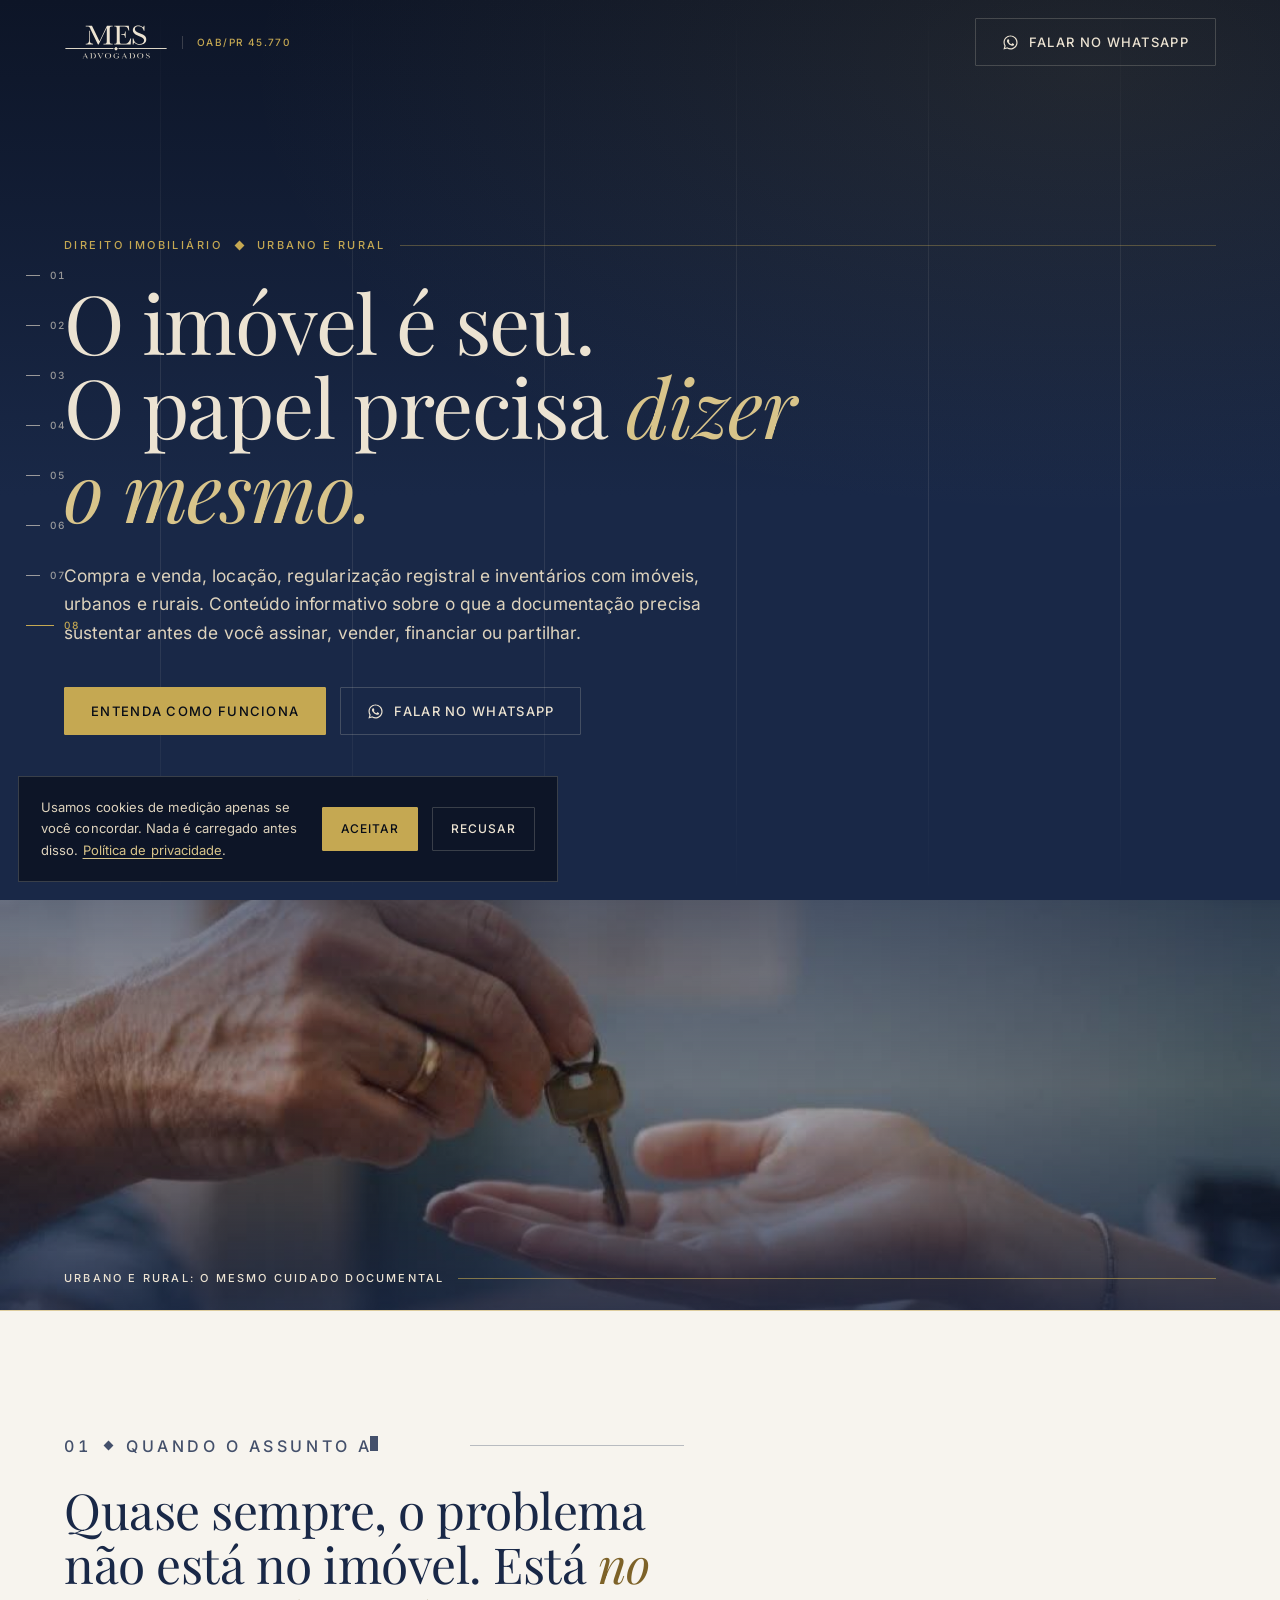
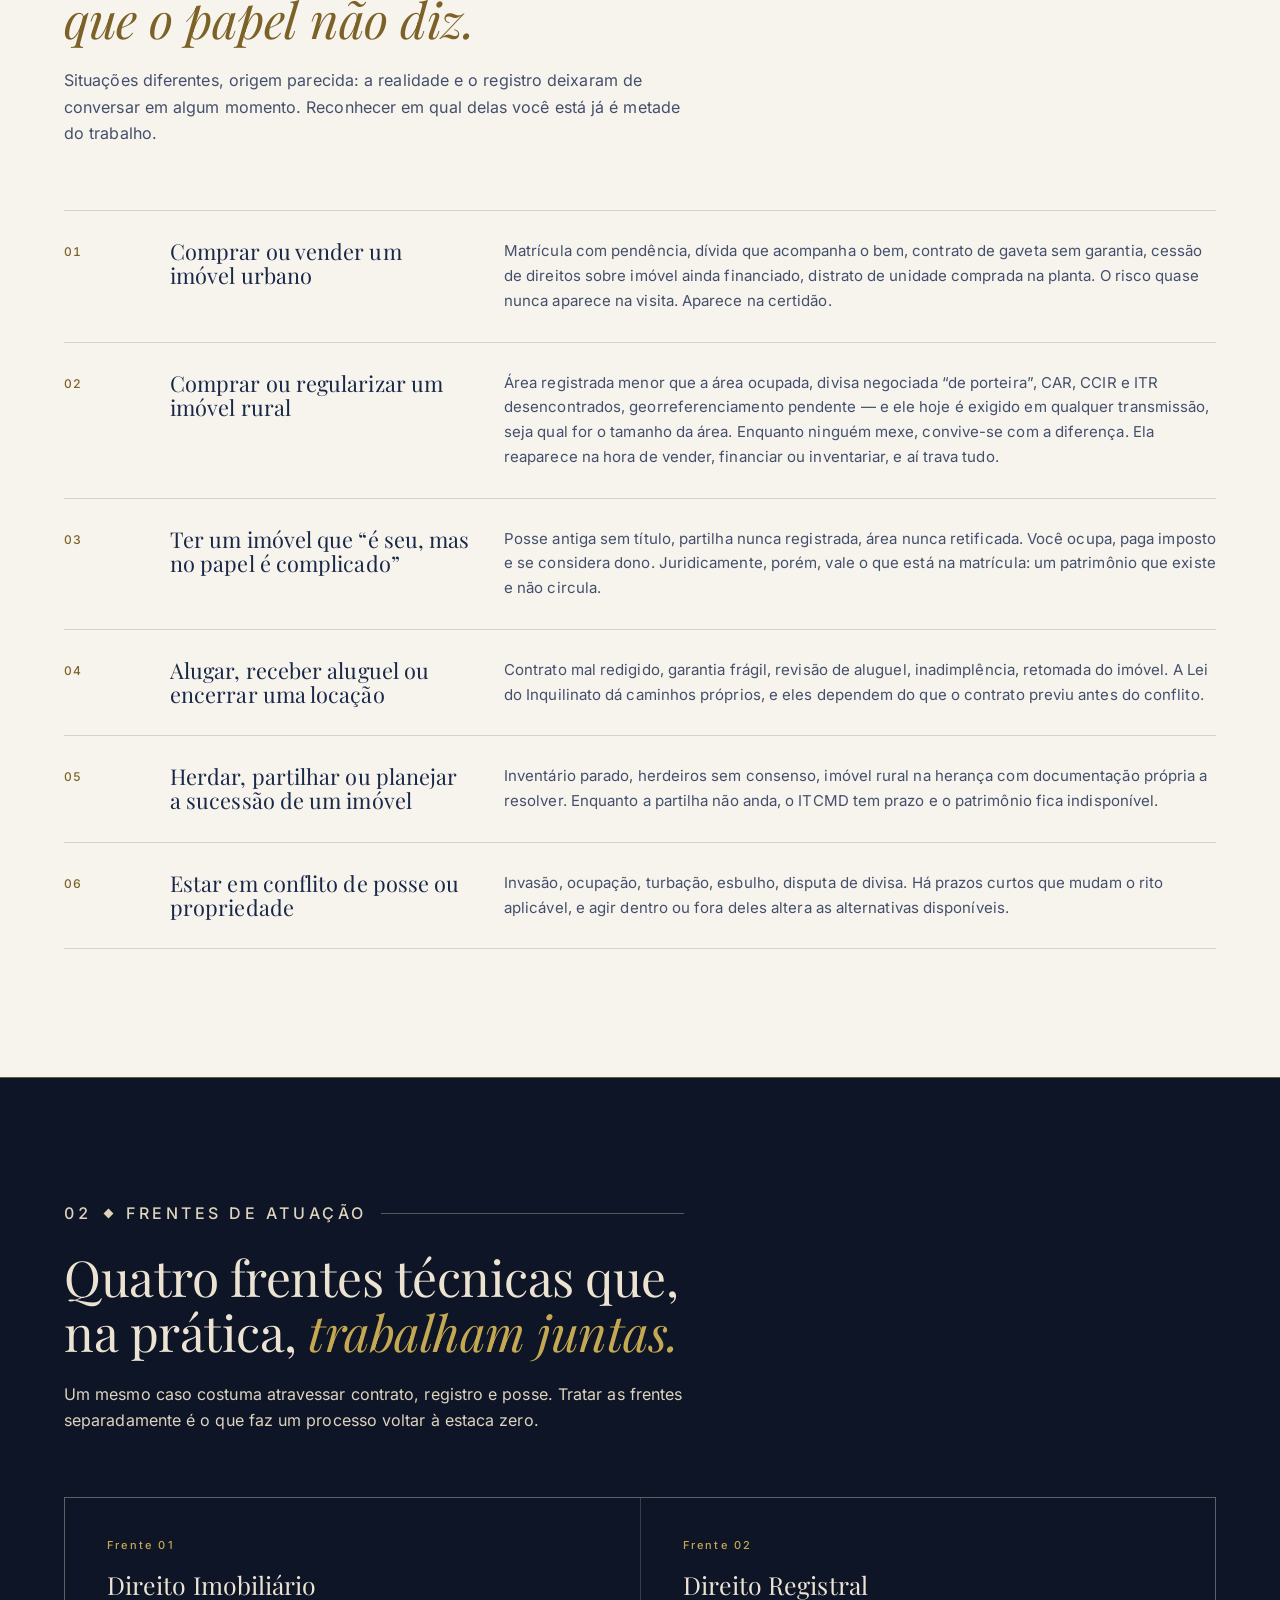
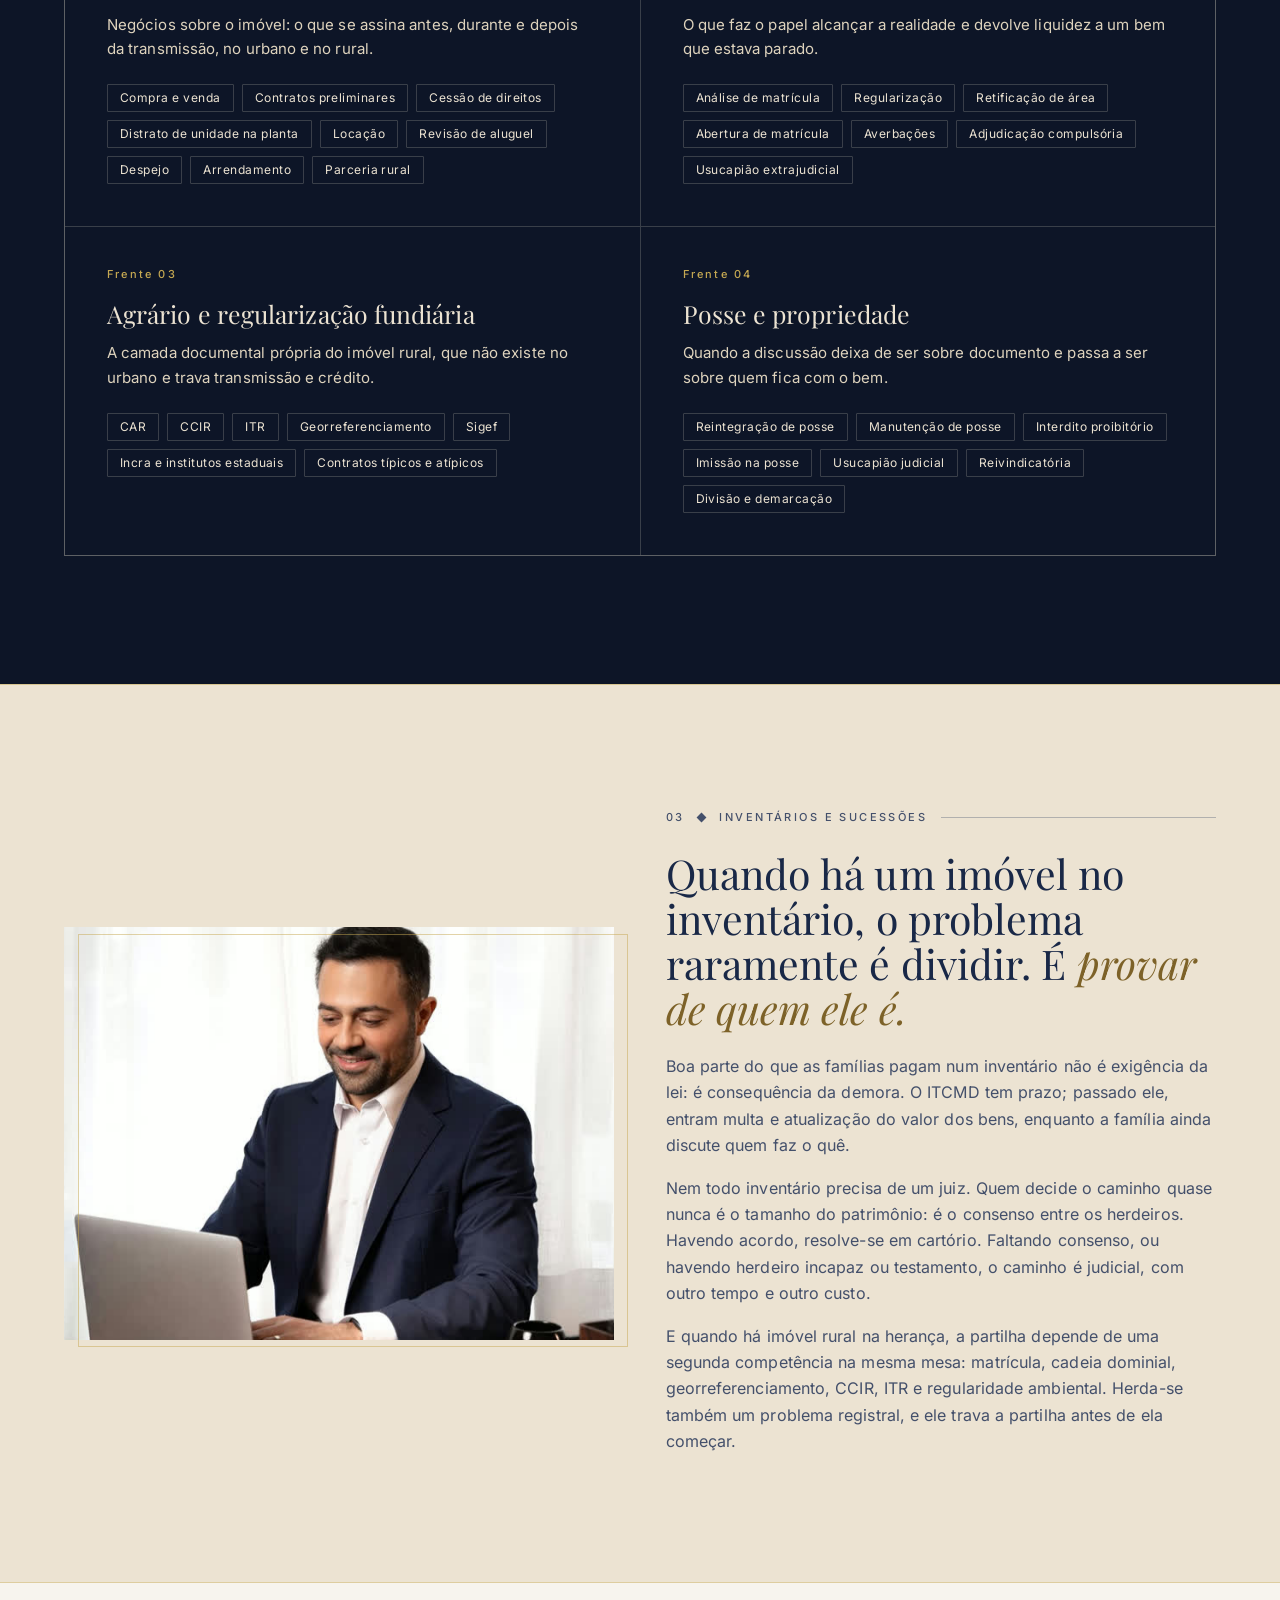
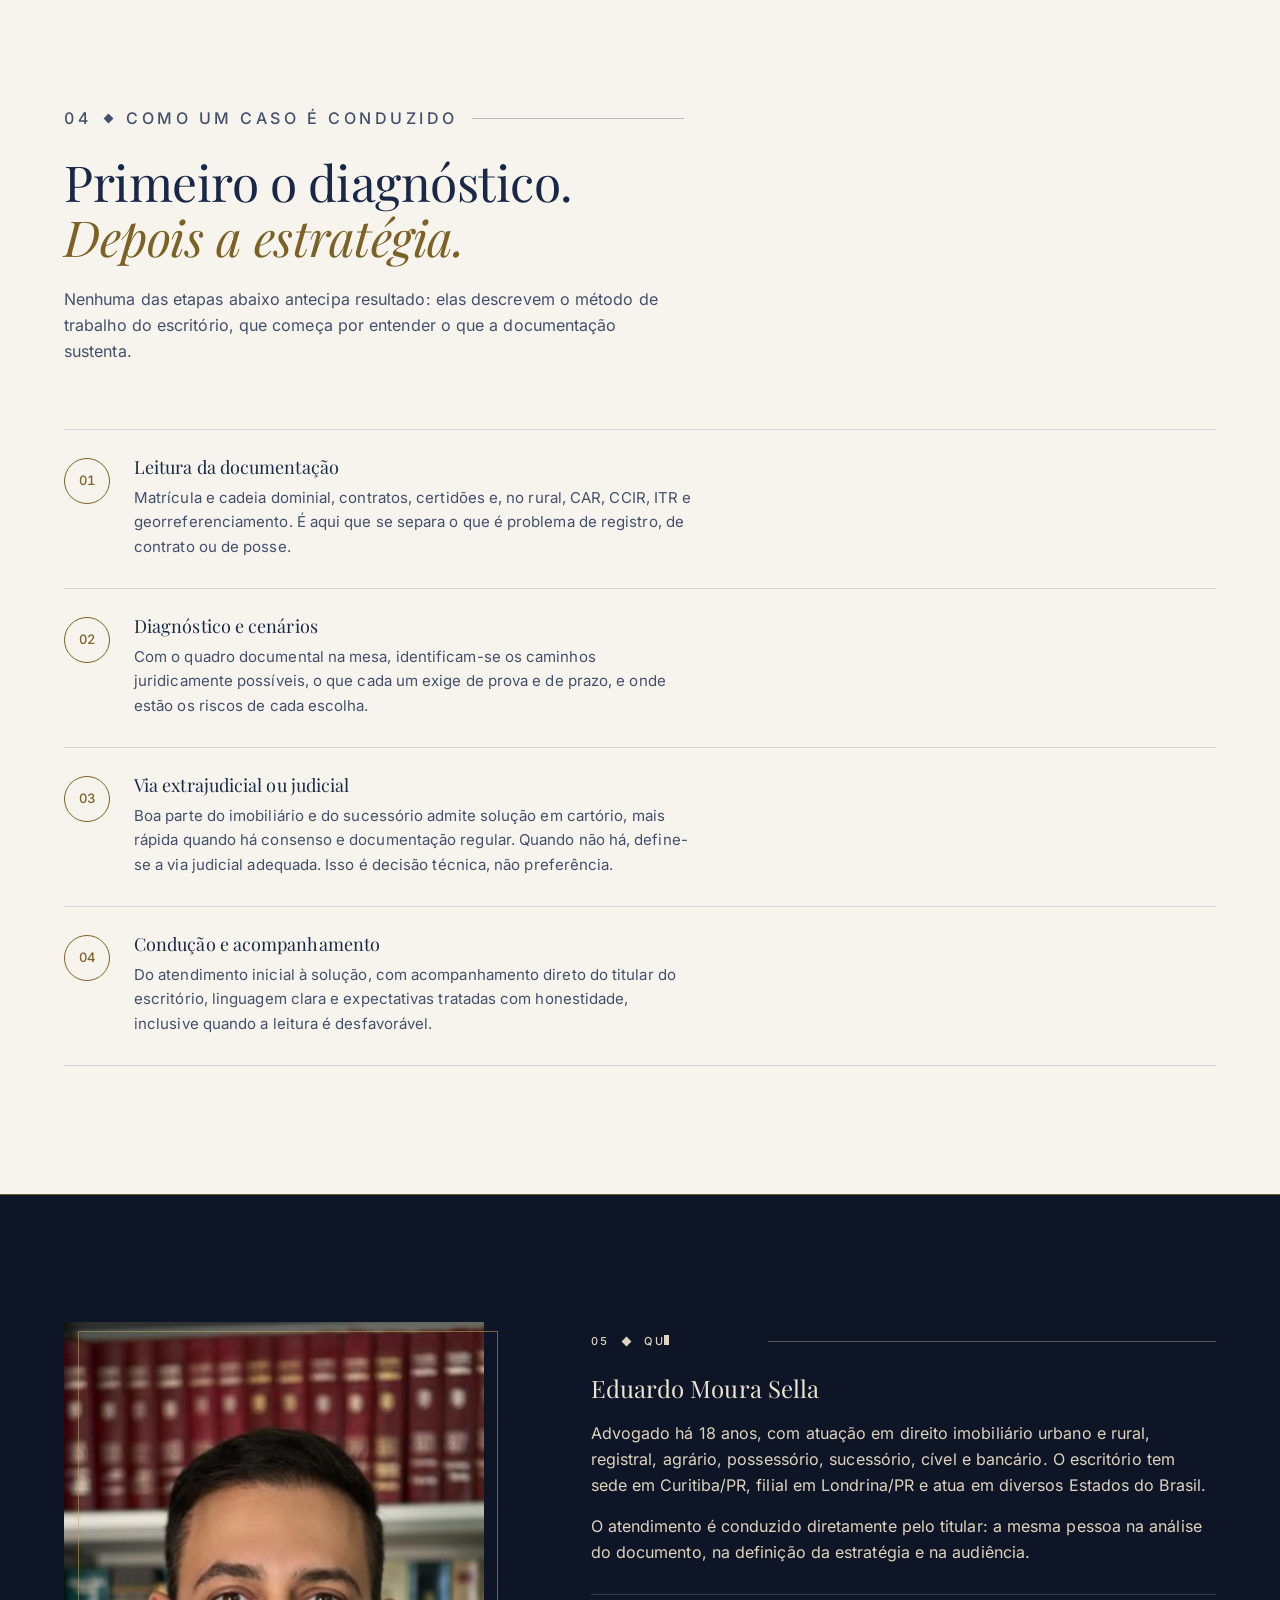
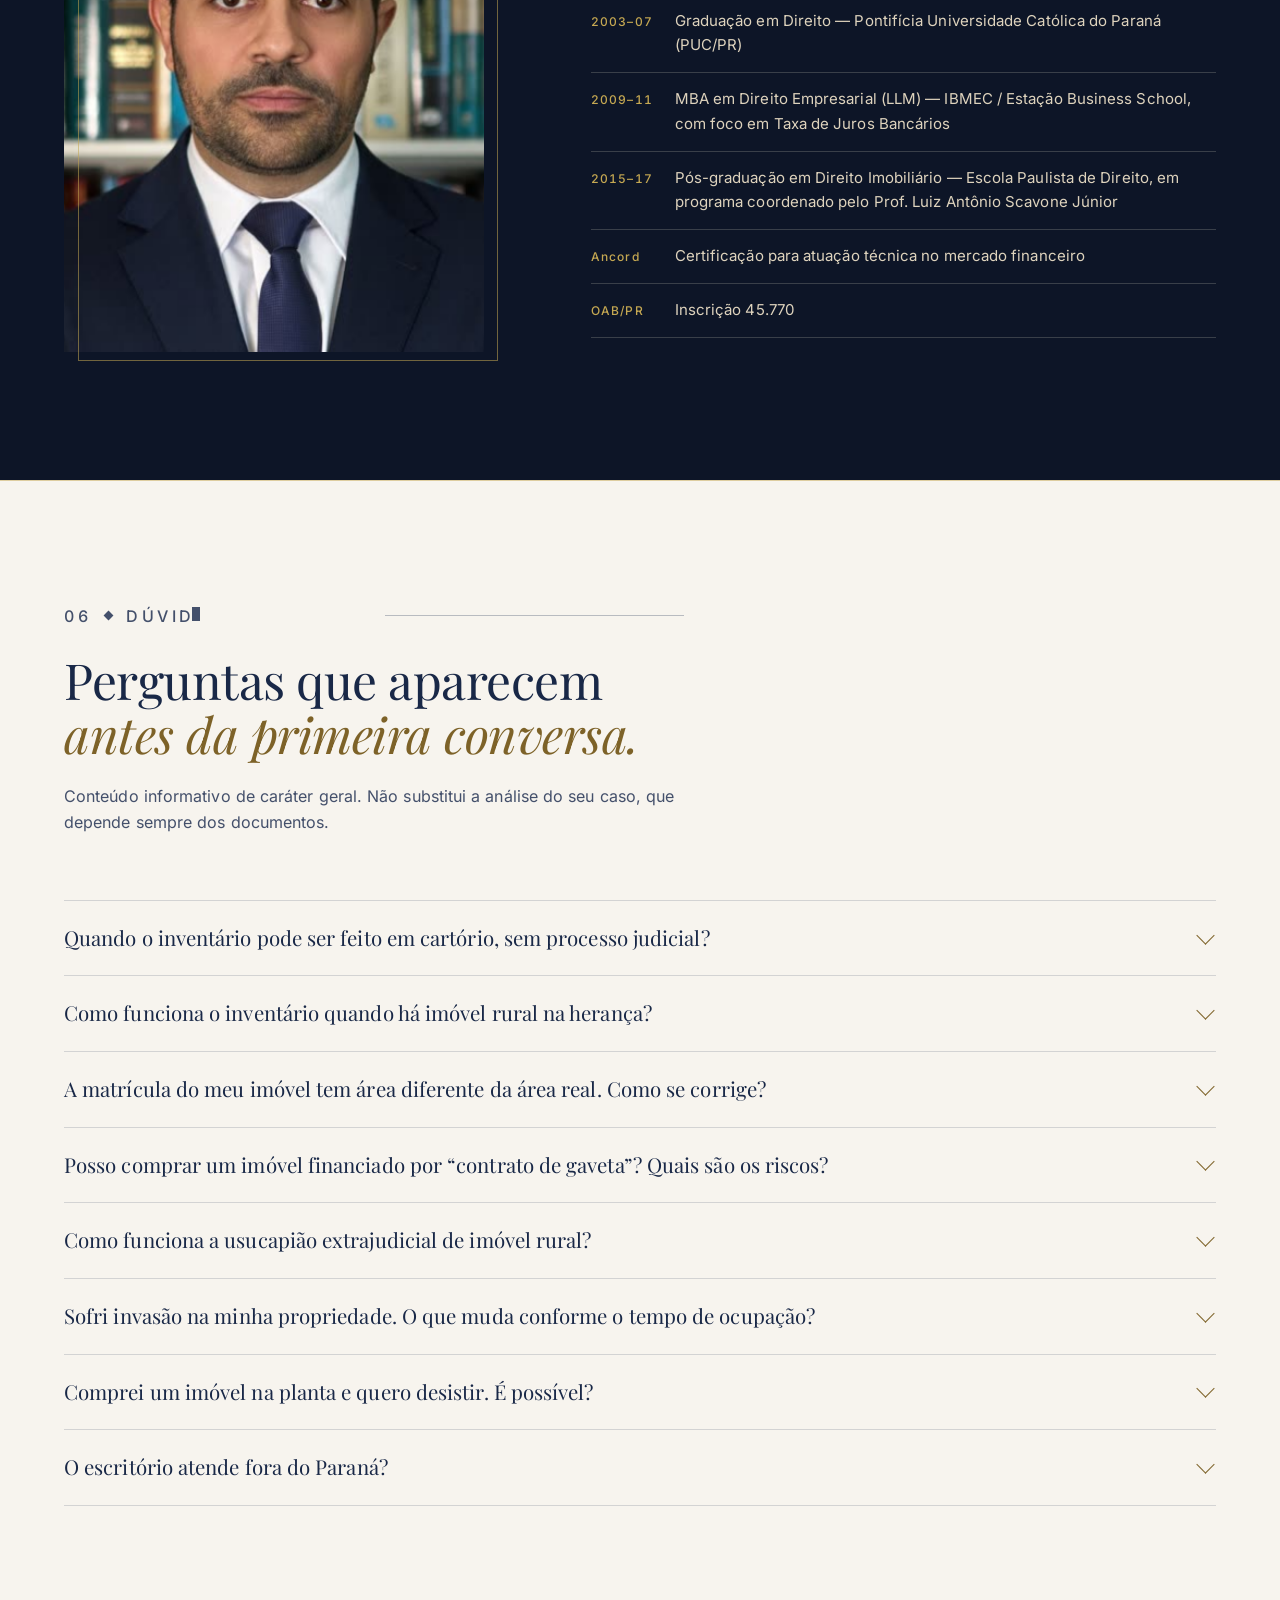
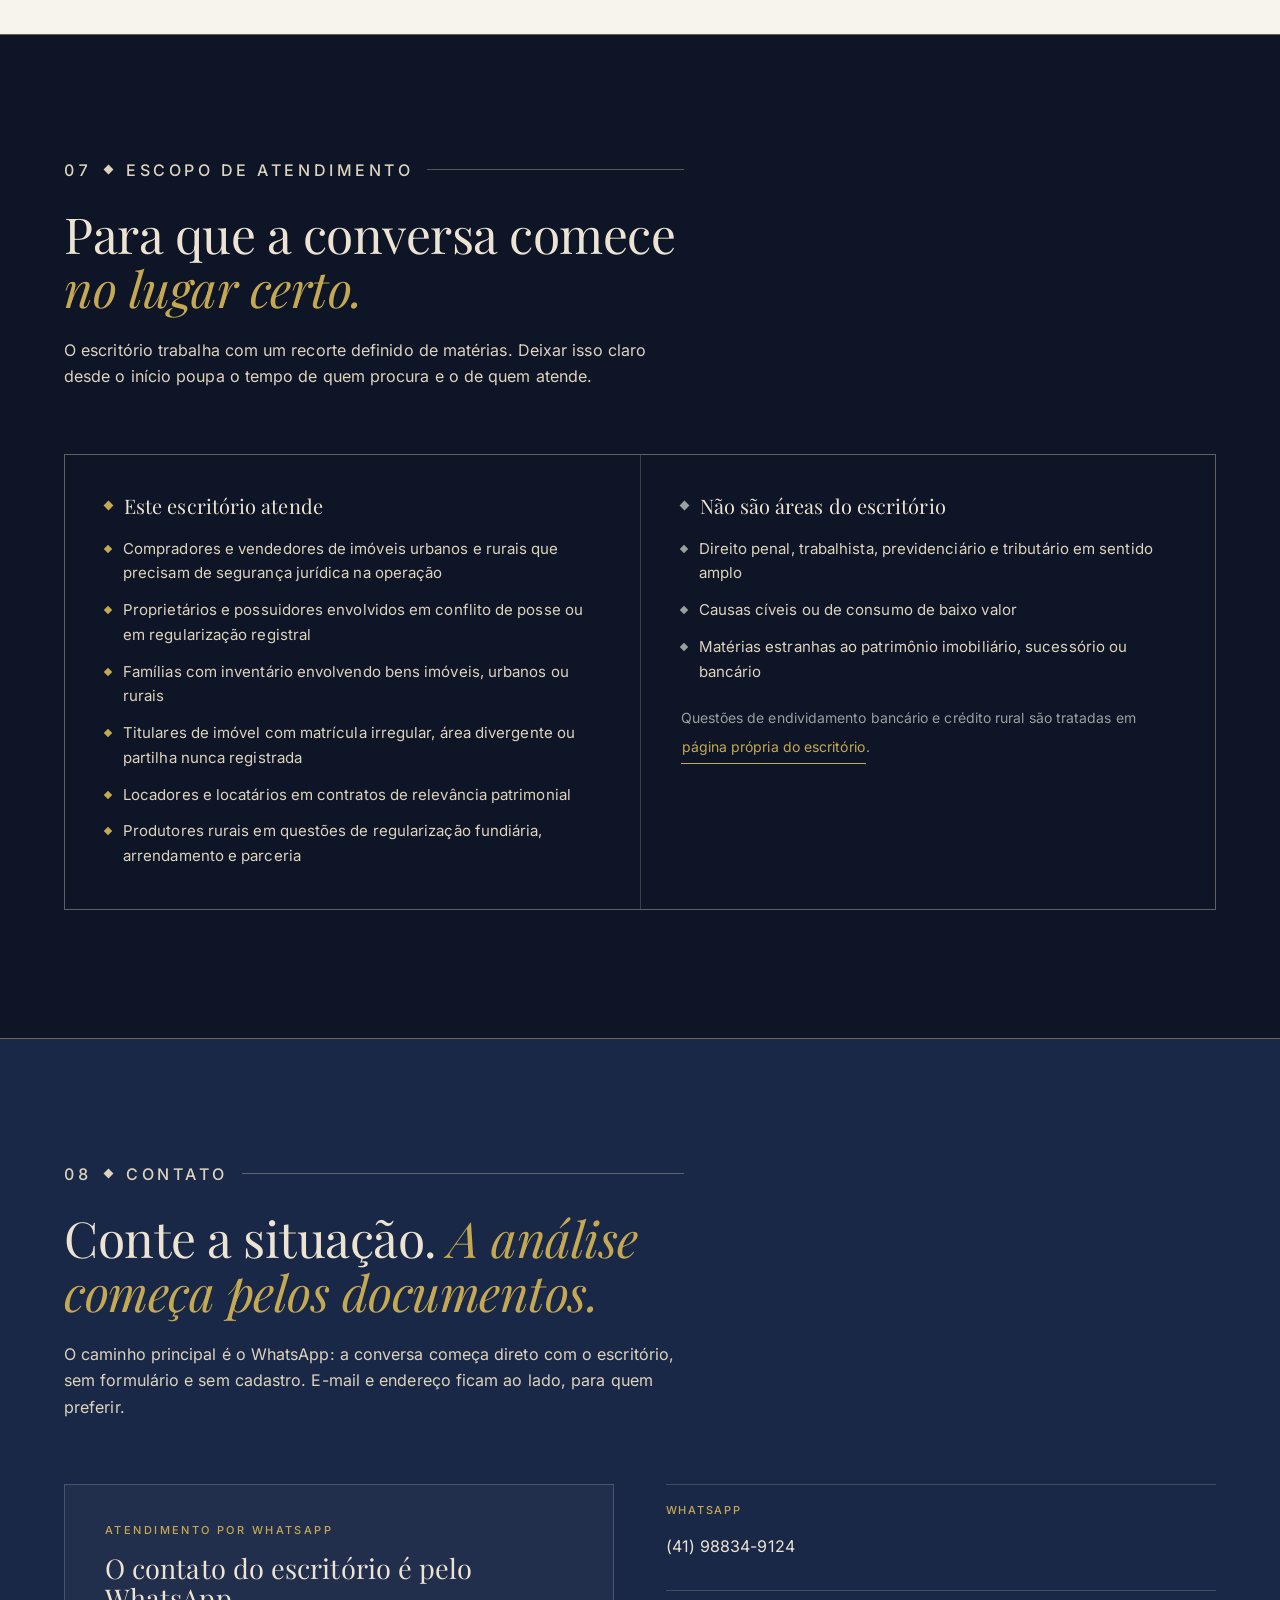
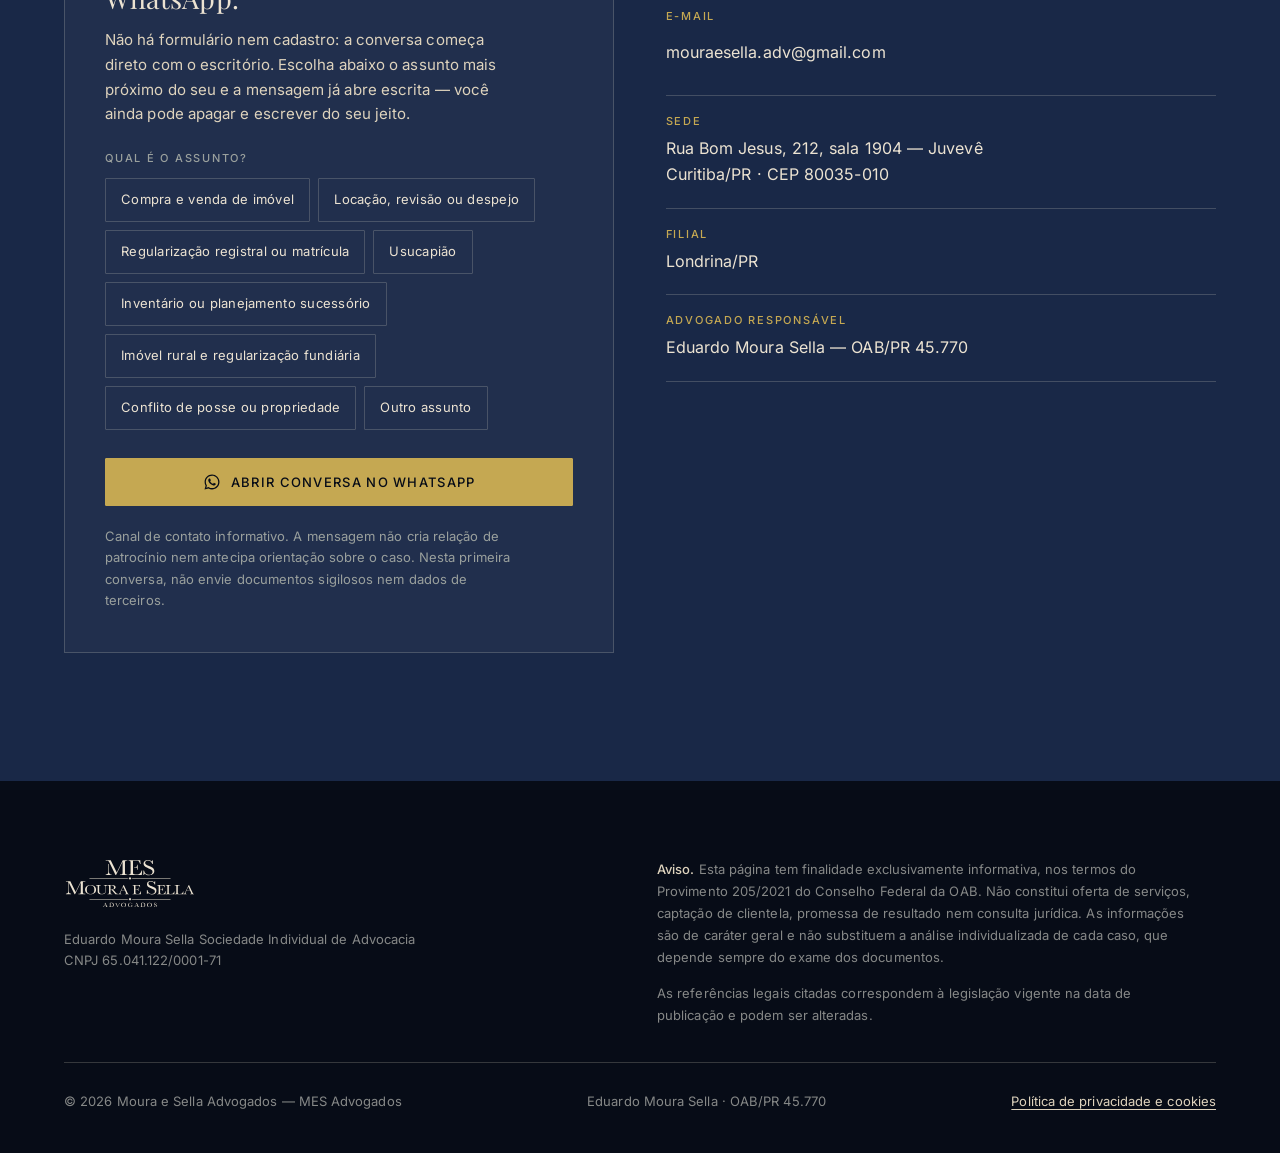
==== commit 9af000a7: "feat: Meta Pixel real (Pixel - MES Advogados) Co-Authored-By: Claude Sonnet 5.5 <noreply@anthropic.c" ====
--- a/index.html
+++ b/index.html
@@ -467,14 +467,14 @@
 </div>
 
 <script>
-/* MEDIÇÃO — PREENCHER: aguardando os IDs reais (Guilherme / cliente).
+/* MEDIÇÃO — Meta Pixel real preenchido em 26/11/2026 (Pixel - MES Advogados). PREENCHER: ga4, googleAds e googleAdsLabel (Google ainda sem conta).
    Enquanto vazio, nenhum script de terceiro roda e o aviso de cookies nem aparece.
    Não invente ID: deixe "" até a conta existir.
      metaPixel       Meta Pixel (só números)
      ga4             GA4, "G-XXXXXXXXXX"
      googleAds       conta do Google Ads, "AW-XXXXXXXXX"
      googleAdsLabel  rótulo da conversão "clique no WhatsApp" (parte depois da barra de AW-XXXX/rótulo) */
-window.MES_TAGS={metaPixel:"",ga4:"",googleAds:"",googleAdsLabel:""};
+window.MES_TAGS={metaPixel:"1136200882712091",ga4:"",googleAds:"",googleAdsLabel:""};
 </script>
 <script src="assets/js/mes.js" defer></script>
 
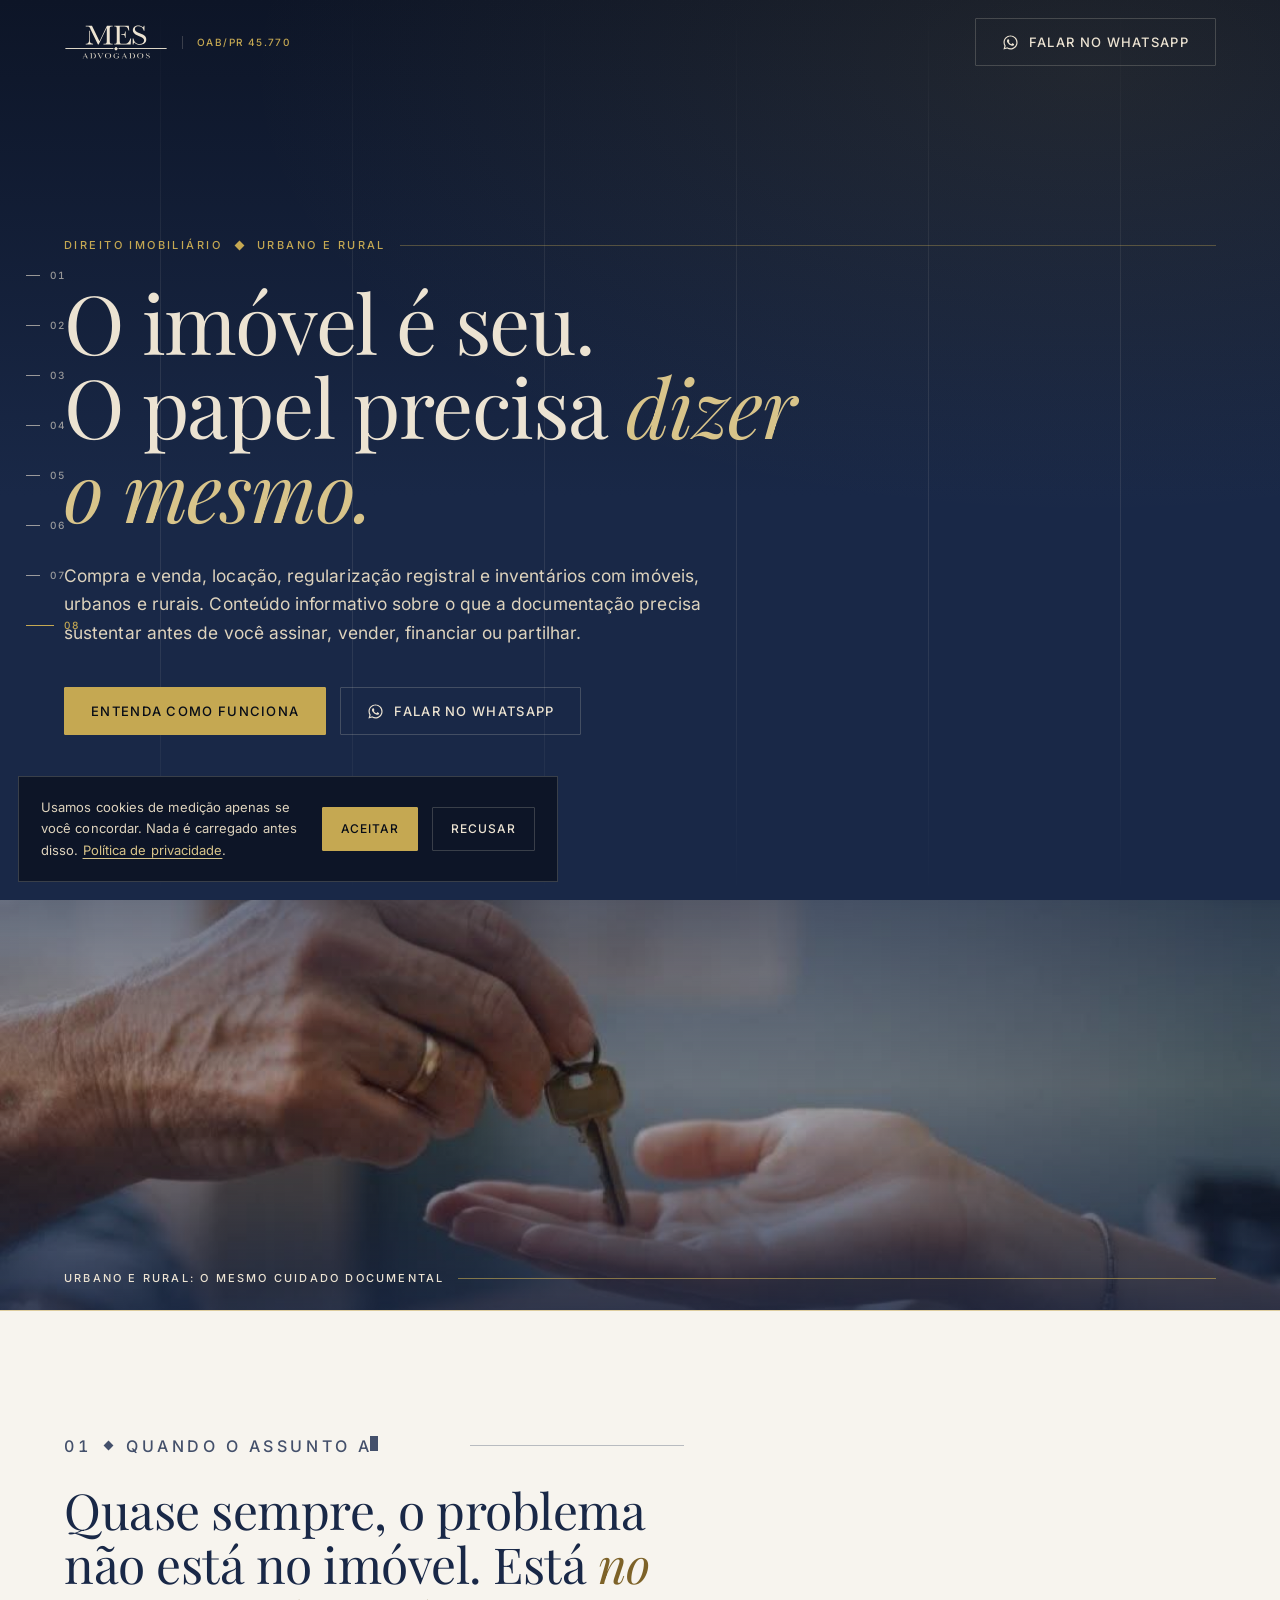
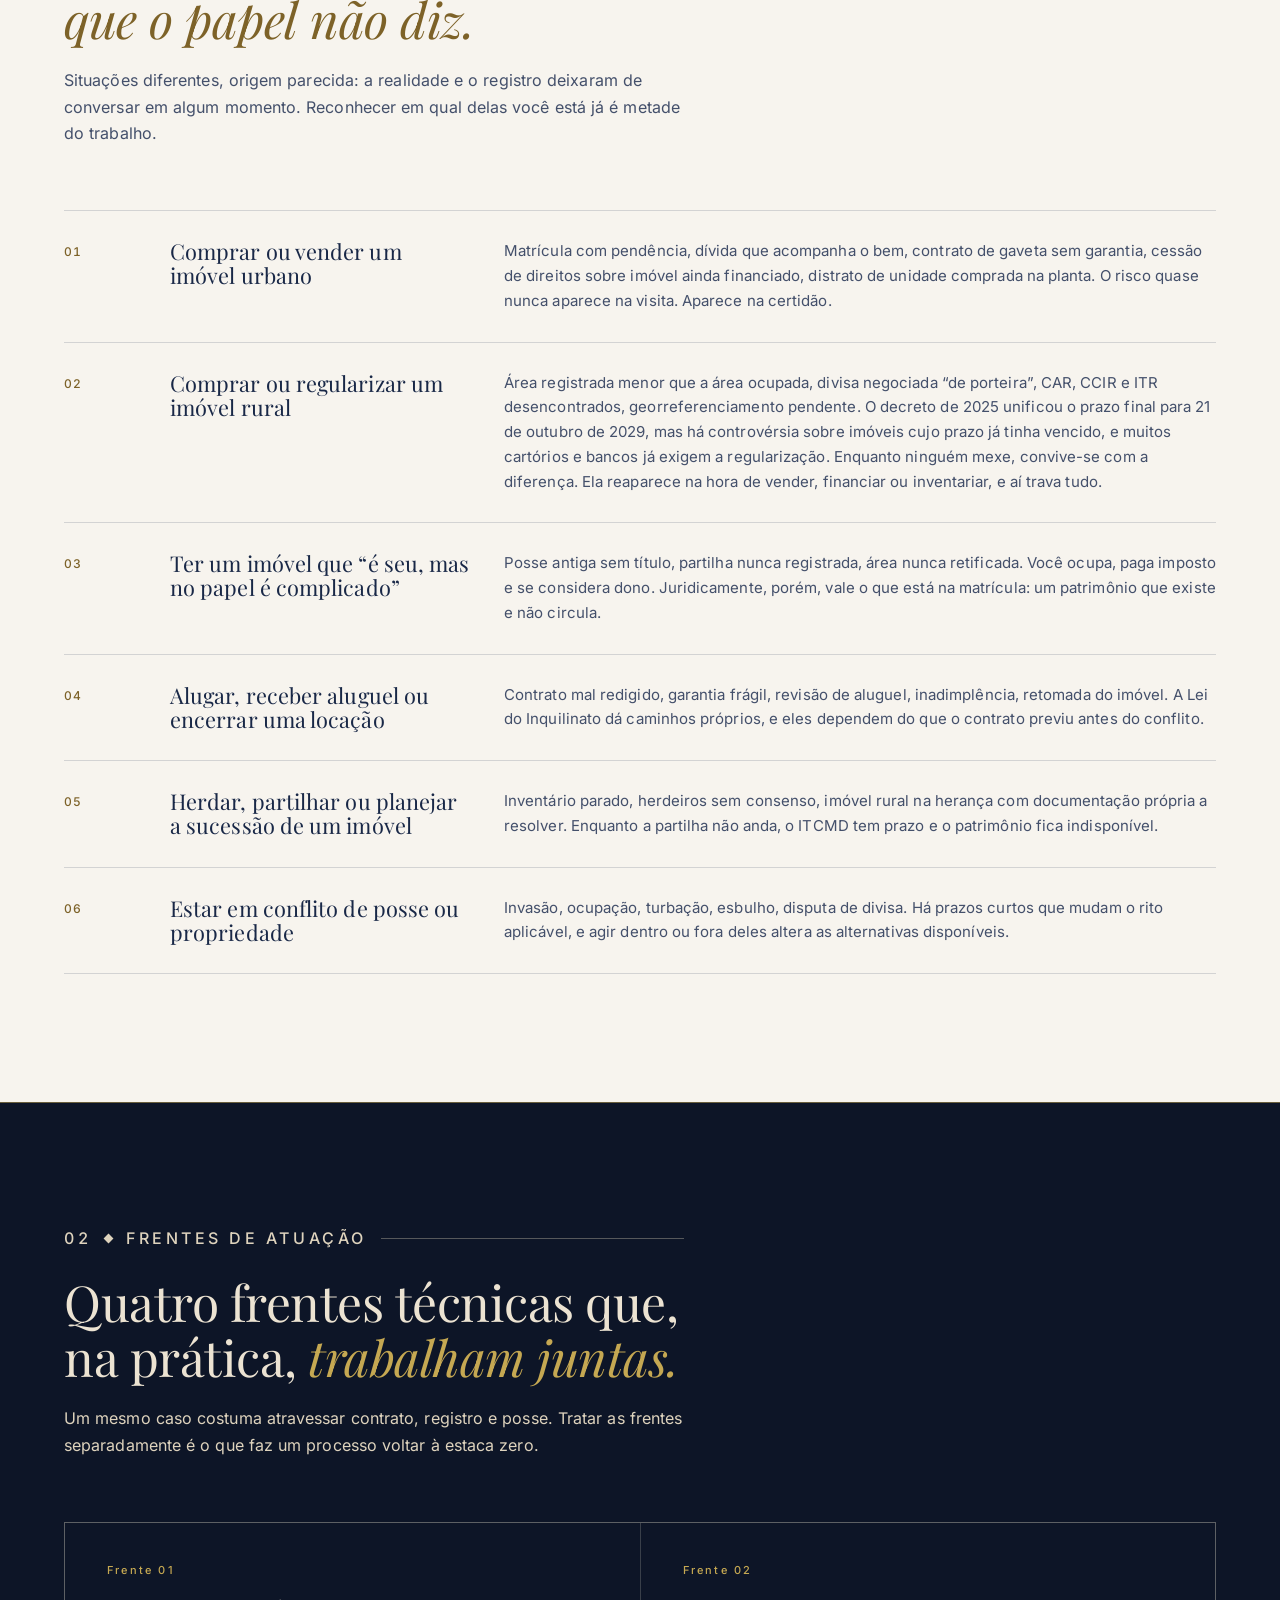
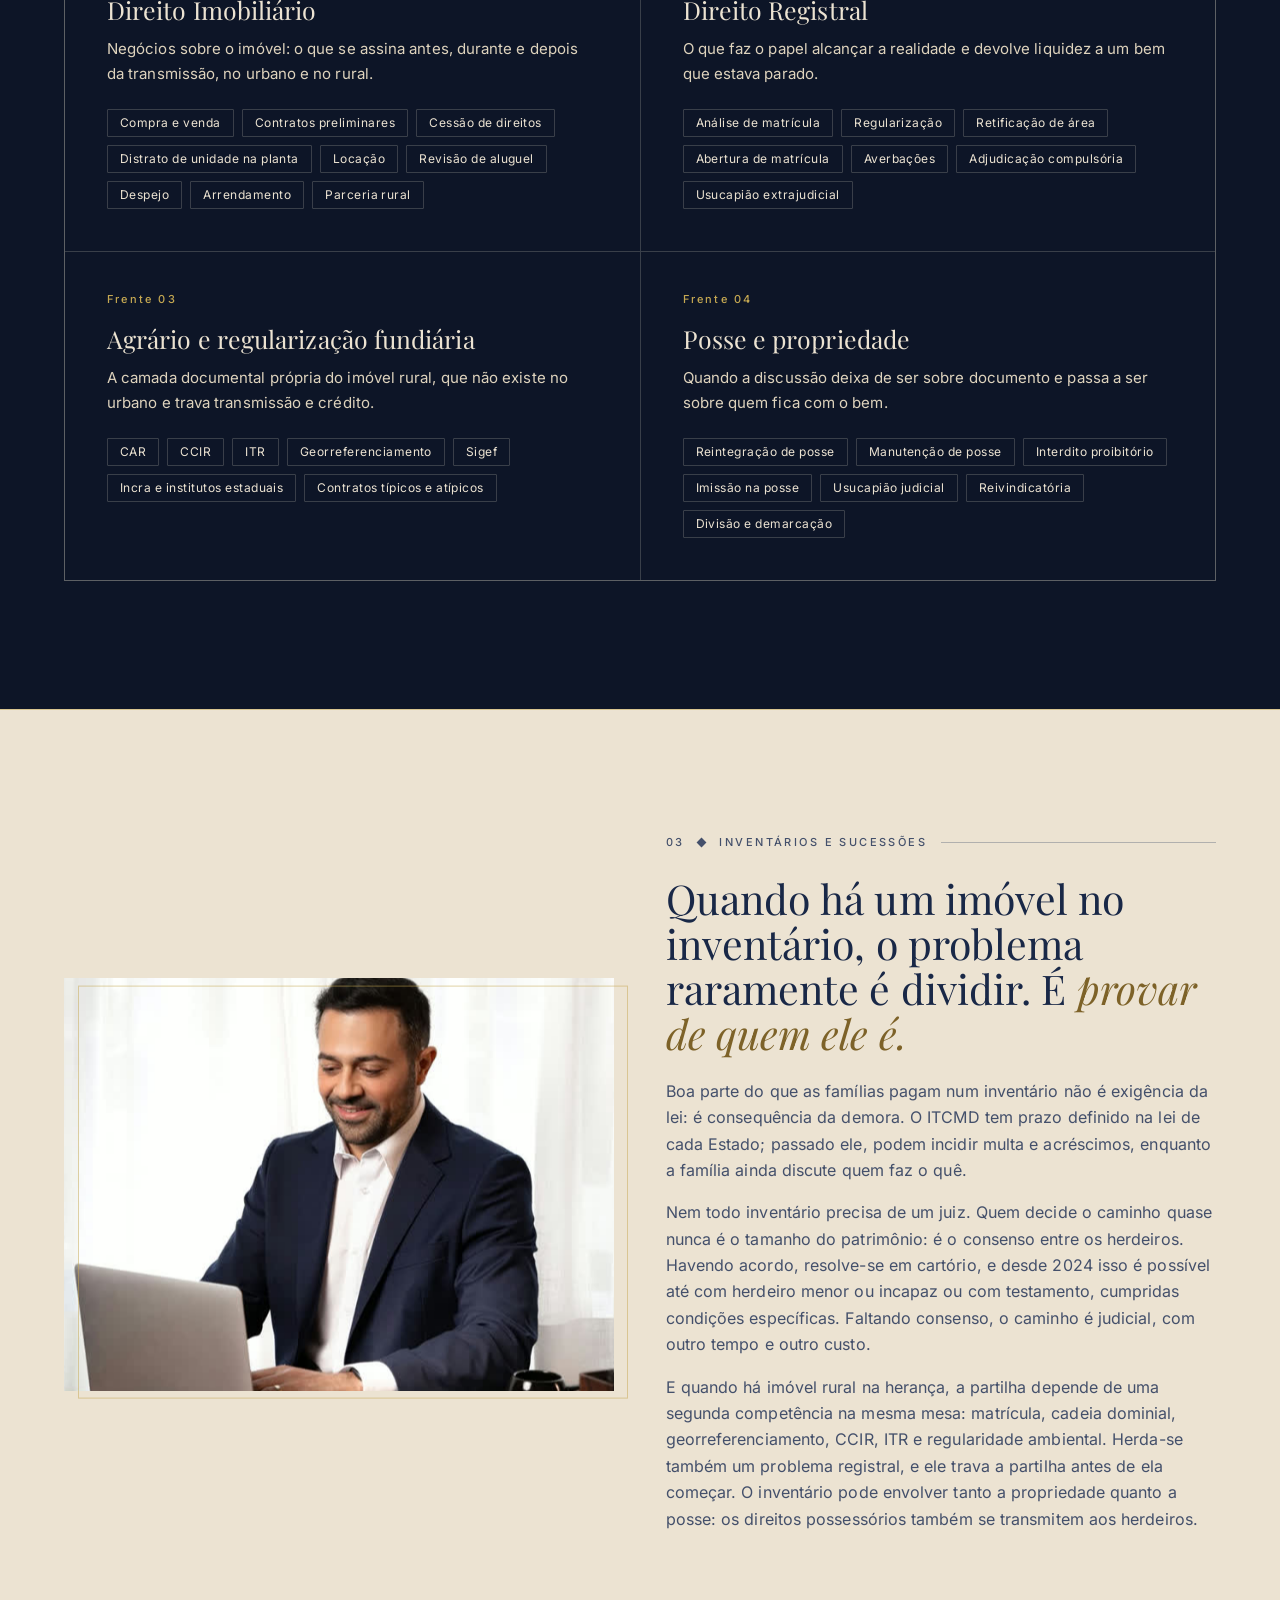
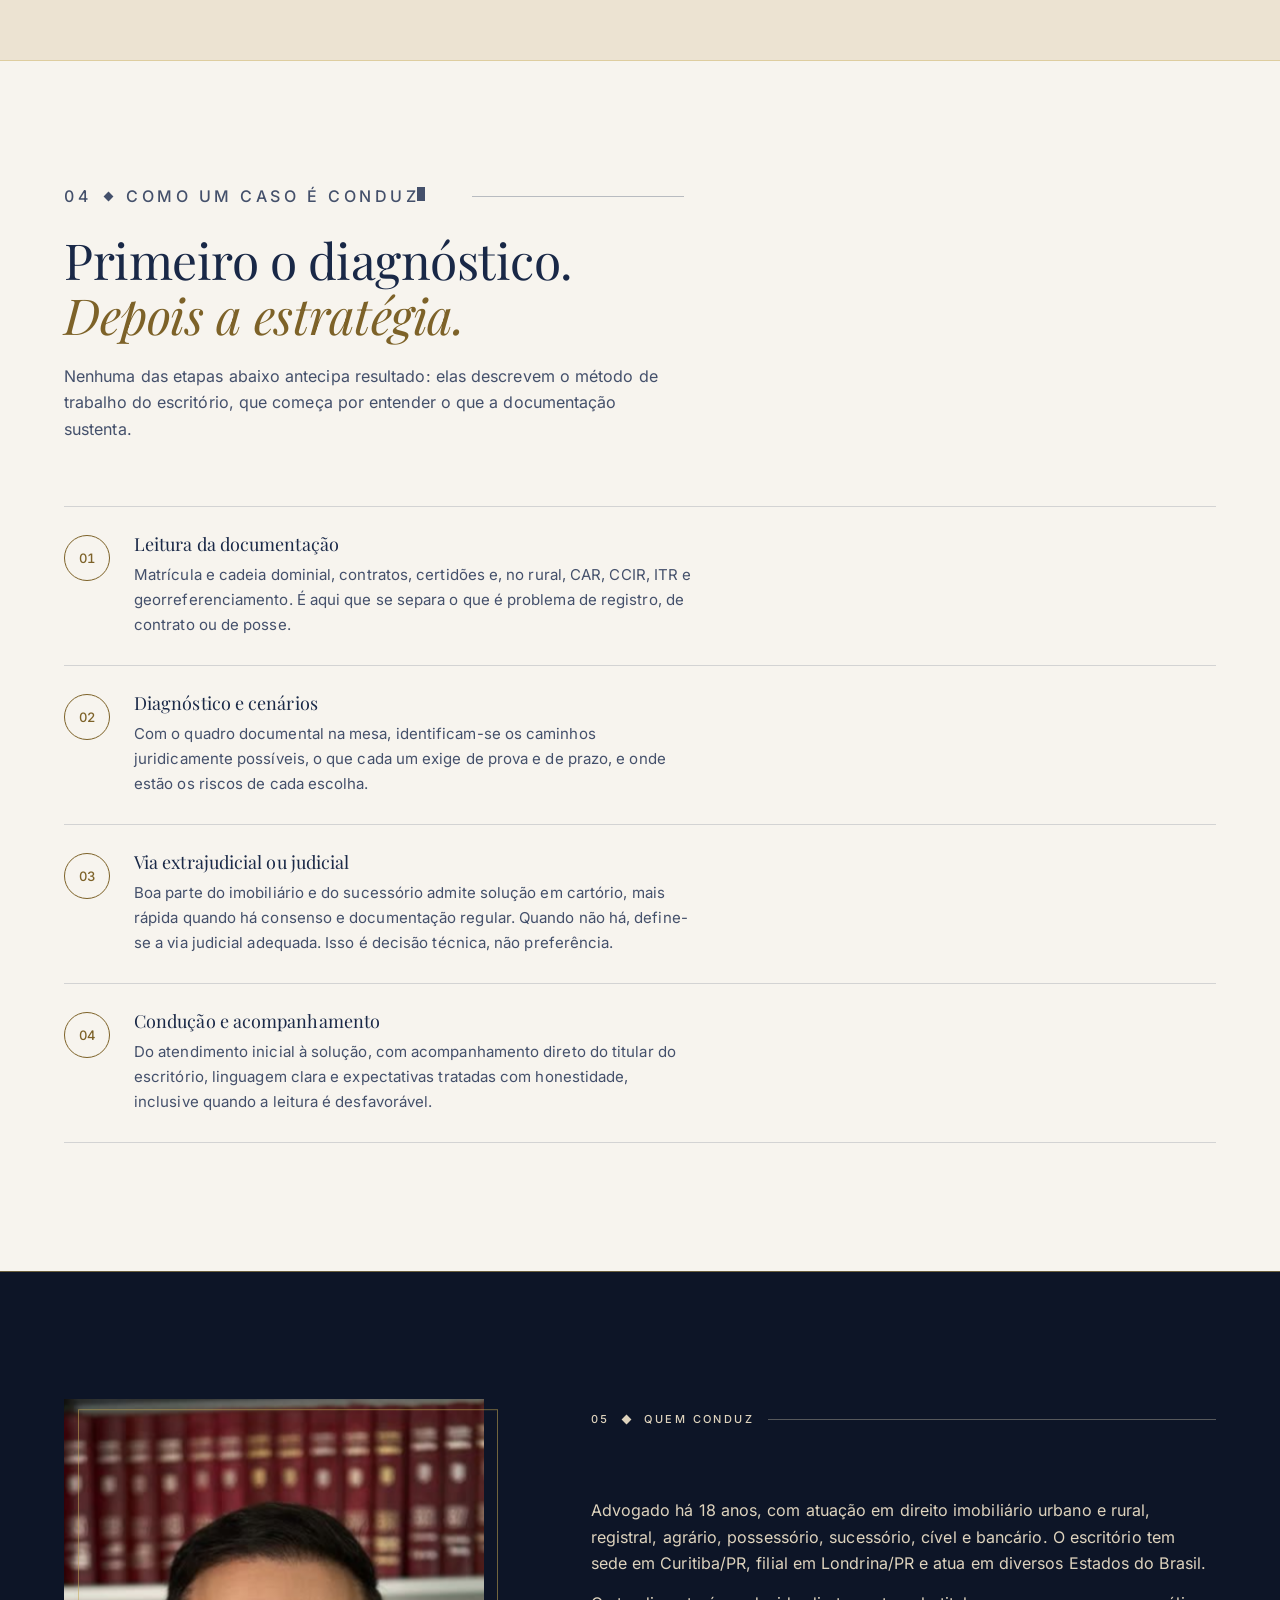
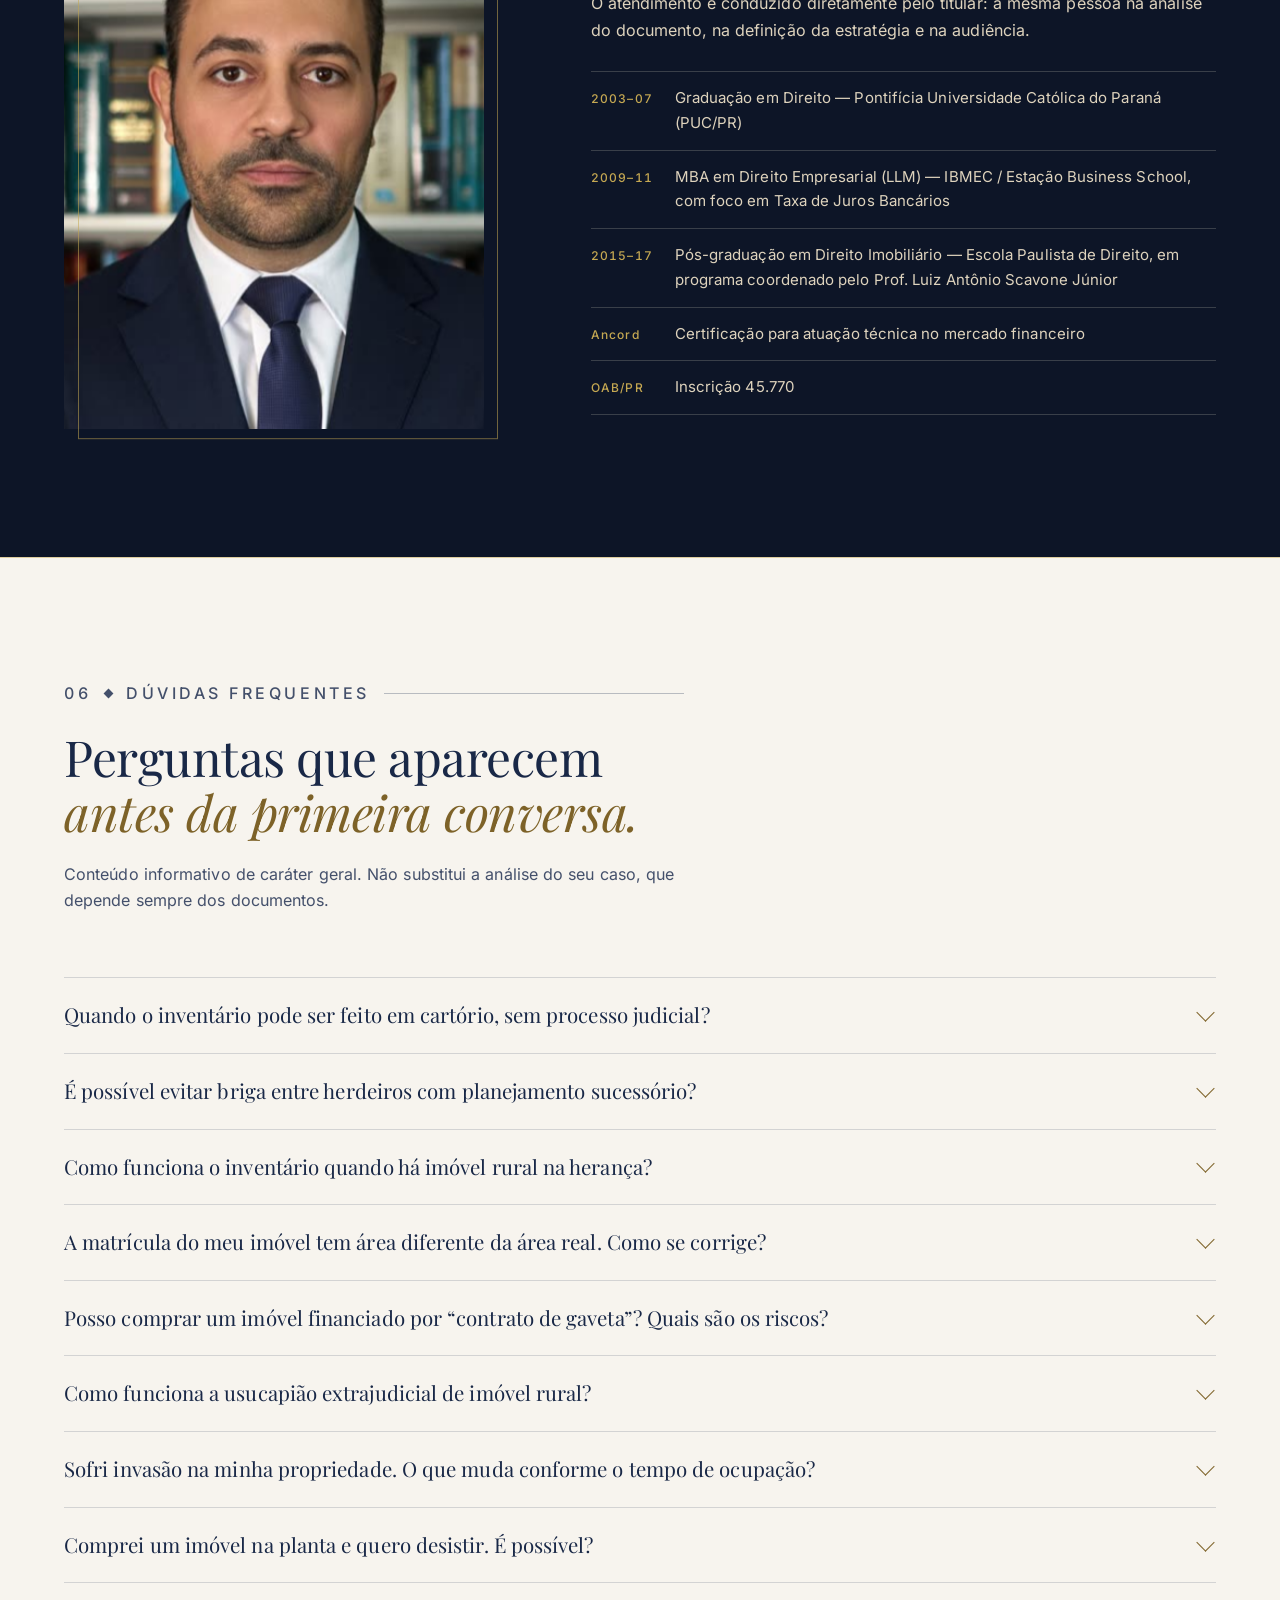
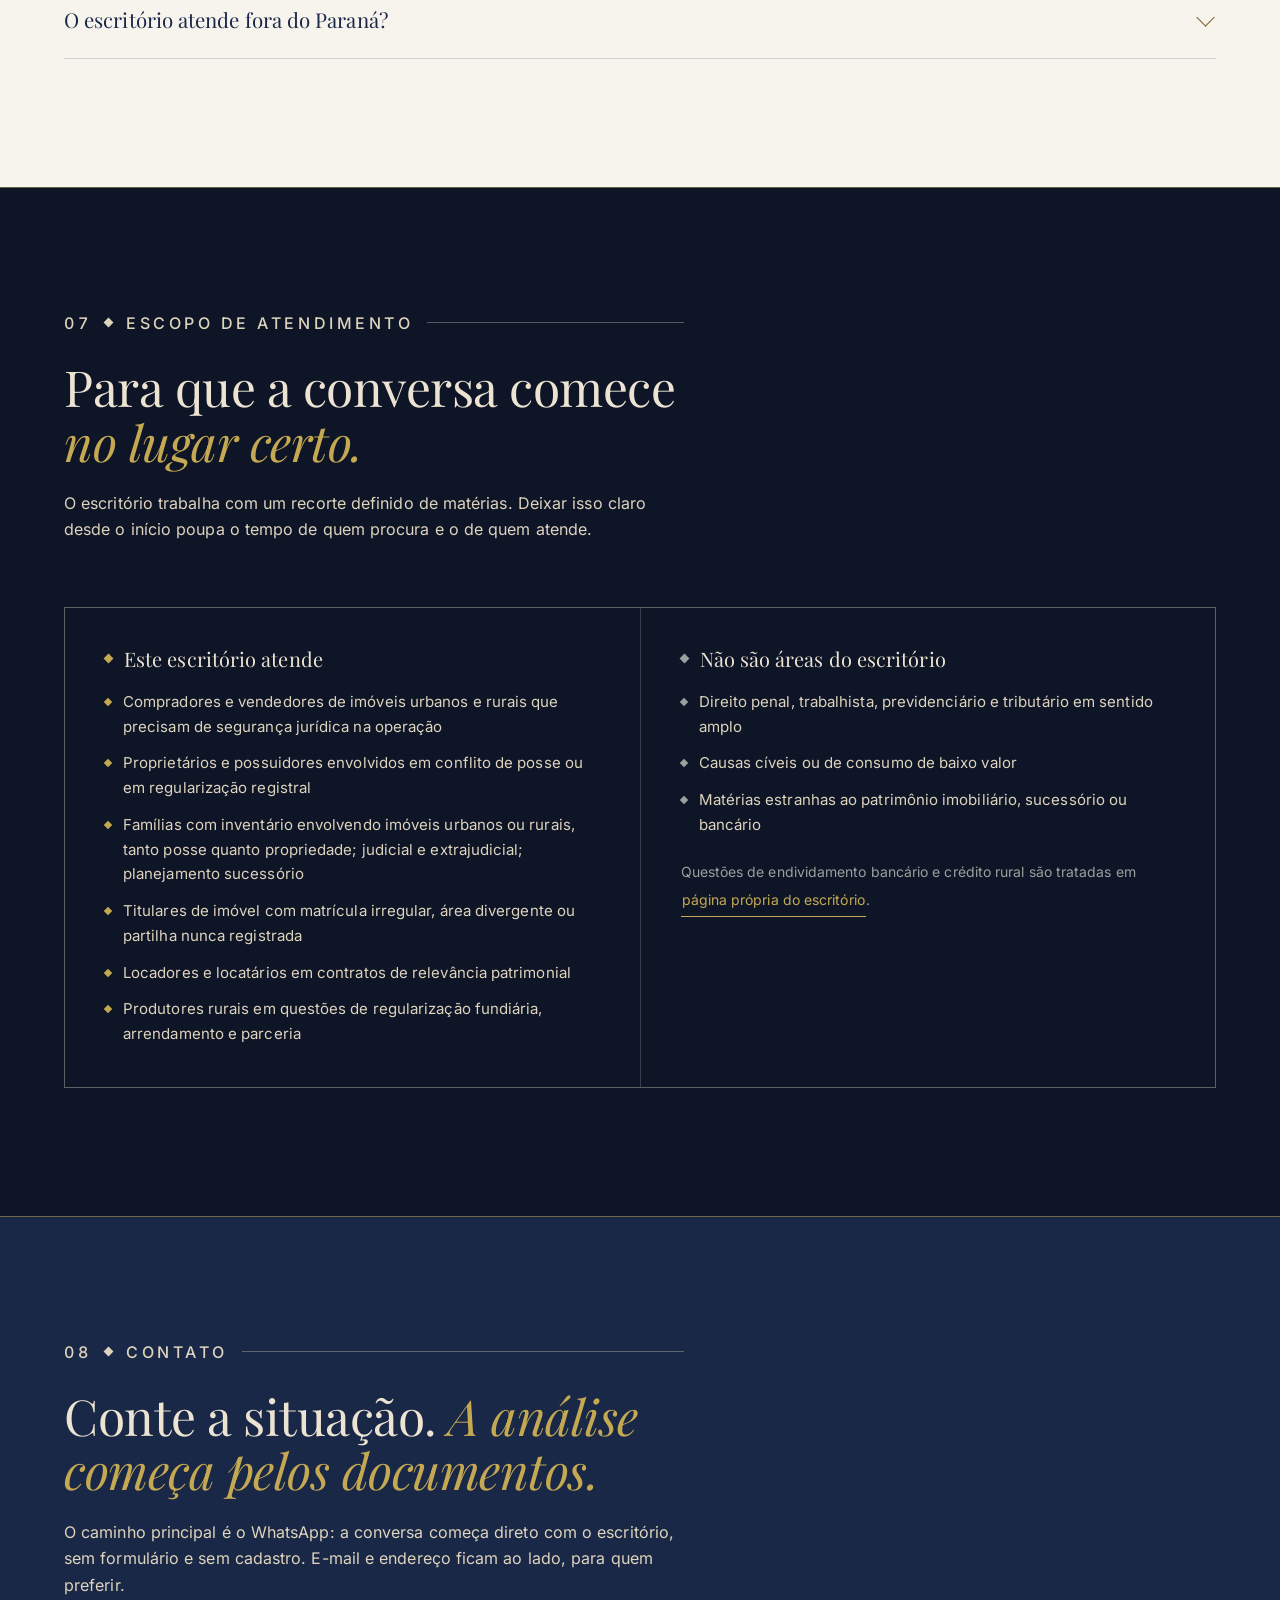
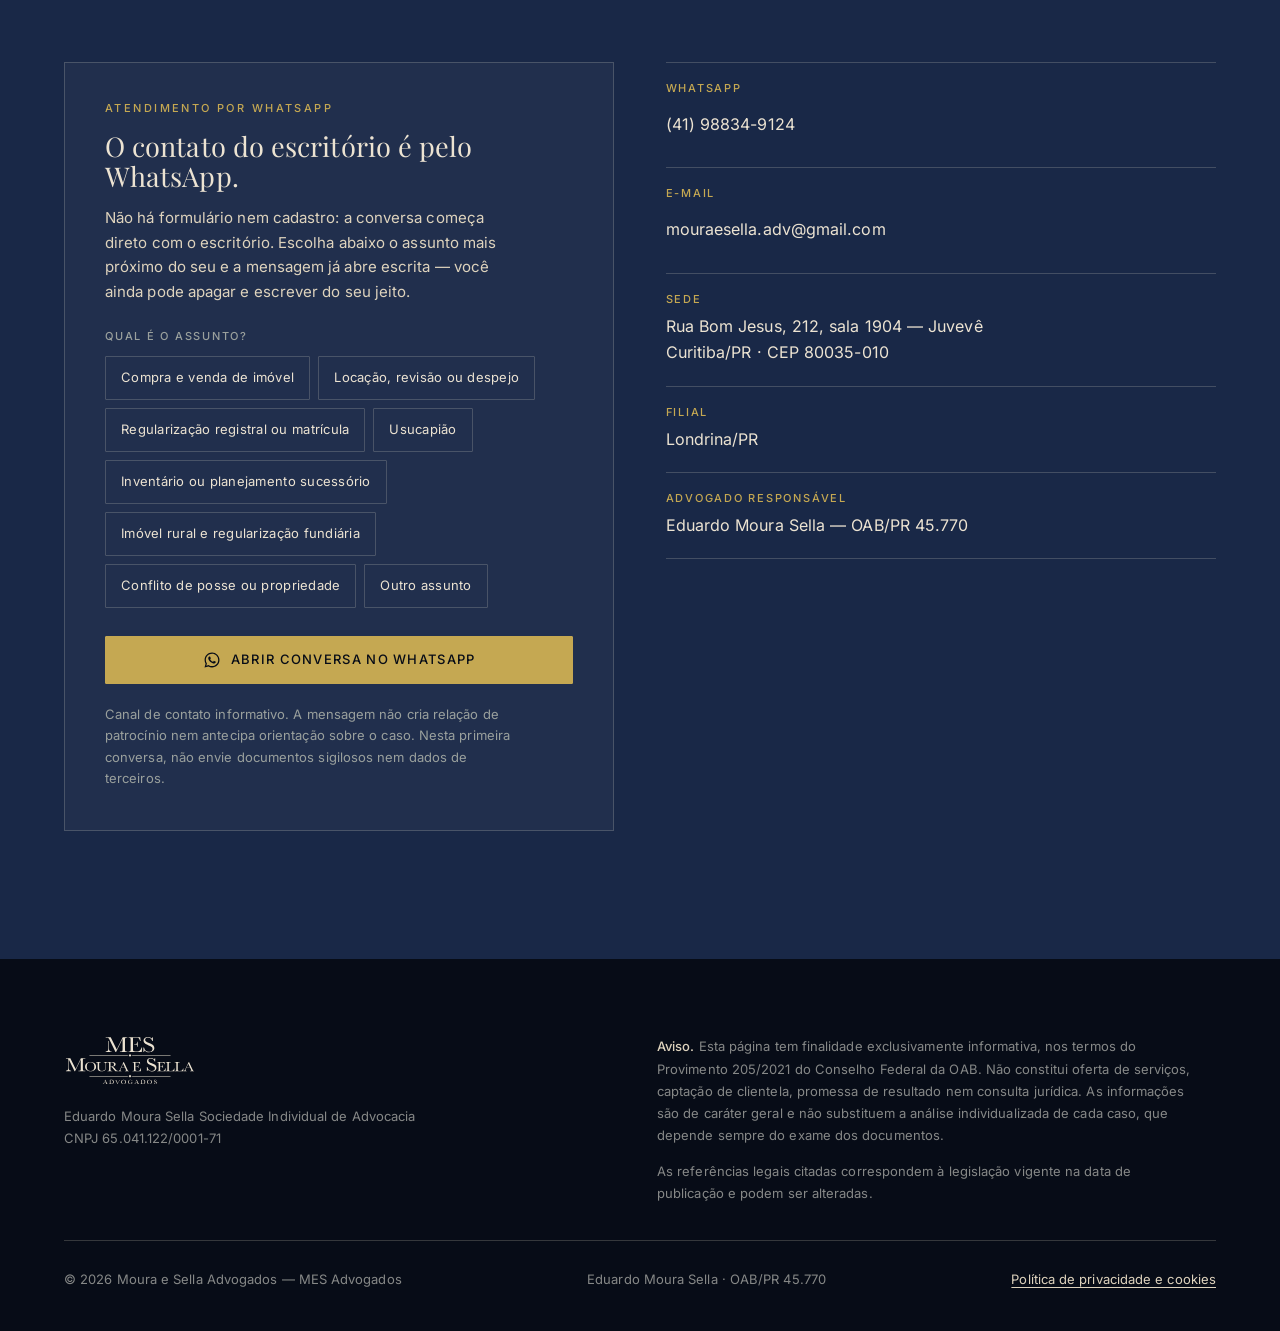
==== commit 3b5a03f0: "fix: legal text corrections approved by the client on 26/11/2026; privacy policy without Google tool" ====
--- a/index.html
+++ b/index.html
@@ -104,7 +104,7 @@
         <article class="pain" data-reveal>
           <span class="pain__n">02</span>
           <h3>Comprar ou regularizar um imóvel rural</h3>
-          <p>Área registrada menor que a área ocupada, divisa negociada “de porteira”, CAR, CCIR e ITR desencontrados, georreferenciamento pendente — e ele hoje é exigido em qualquer transmissão, seja qual for o tamanho da área. Enquanto ninguém mexe, convive-se com a diferença. Ela reaparece na hora de vender, financiar ou inventariar, e aí trava tudo.</p>
+          <p>Área registrada menor que a área ocupada, divisa negociada “de porteira”, CAR, CCIR e ITR desencontrados, georreferenciamento pendente. O decreto de 2025 unificou o prazo final para 21 de outubro de 2029, mas há controvérsia sobre imóveis cujo prazo já tinha vencido, e muitos cartórios e bancos já exigem a regularização. Enquanto ninguém mexe, convive-se com a diferença. Ela reaparece na hora de vender, financiar ou inventariar, e aí trava tudo.</p>
         </article>
         <article class="pain" data-reveal>
           <span class="pain__n">03</span>
@@ -196,9 +196,9 @@
         <div data-reveal>
           <p class="eyebrow" data-type-scroll><span class="num">03</span> <span class="diamond" aria-hidden="true"></span> Inventários e sucessões</p>
           <h2 data-split>Quando há um imóvel no inventário, o problema raramente é dividir. É <em>provar de quem ele é.</em></h2>
-          <p>Boa parte do que as famílias pagam num inventário não é exigência da lei: é consequência da demora. O ITCMD tem prazo; passado ele, entram multa e atualização do valor dos bens, enquanto a família ainda discute quem faz o quê.</p>
-          <p>Nem todo inventário precisa de um juiz. Quem decide o caminho quase nunca é o tamanho do patrimônio: é o consenso entre os herdeiros. Havendo acordo, resolve-se em cartório. Faltando consenso, ou havendo herdeiro incapaz ou testamento, o caminho é judicial, com outro tempo e outro custo.</p>
-          <p>E quando há imóvel rural na herança, a partilha depende de uma segunda competência na mesma mesa: matrícula, cadeia dominial, georreferenciamento, CCIR, ITR e regularidade ambiental. Herda-se também um problema registral, e ele trava a partilha antes de ela começar.</p>
+          <p>Boa parte do que as famílias pagam num inventário não é exigência da lei: é consequência da demora. O ITCMD tem prazo definido na lei de cada Estado; passado ele, podem incidir multa e acréscimos, enquanto a família ainda discute quem faz o quê.</p>
+          <p>Nem todo inventário precisa de um juiz. Quem decide o caminho quase nunca é o tamanho do patrimônio: é o consenso entre os herdeiros. Havendo acordo, resolve-se em cartório, e desde 2024 isso é possível até com herdeiro menor ou incapaz ou com testamento, cumpridas condições específicas. Faltando consenso, o caminho é judicial, com outro tempo e outro custo.</p>
+          <p>E quando há imóvel rural na herança, a partilha depende de uma segunda competência na mesma mesa: matrícula, cadeia dominial, georreferenciamento, CCIR, ITR e regularidade ambiental. Herda-se também um problema registral, e ele trava a partilha antes de ela começar. O inventário pode envolver tanto a propriedade quanto a posse: os direitos possessórios também se transmitem aos herdeiros.</p>
         </div>
       </div>
     </div>
@@ -284,8 +284,13 @@
         <details>
           <summary>Quando o inventário pode ser feito em cartório, sem processo judicial?</summary>
           <div class="a">
-            <p>A via extrajudicial é admitida quando há consenso entre todos os herdeiros, todos são maiores e capazes e estão assistidos por advogado — hipótese prevista no art. 610, §1º, do Código de Processo Civil. A existência de testamento ou de herdeiro incapaz, assim como a falta de acordo, costuma deslocar o caso para a via judicial.</p>
-            <p>O tamanho do patrimônio, isoladamente, não é o que define o caminho.</p>
+            <p>A regra do Código de Processo Civil (art. 610, §1º) admite a via extrajudicial quando todos os herdeiros são capazes, estão de acordo e são assistidos por advogado. Desde a Resolução CNJ 571/2024, o cartório também passou a ser possível em duas situações antes reservadas ao juiz. Com herdeiro menor ou incapaz, o quinhão dele deve ser pago em parte ideal de cada bem, e o Ministério Público precisa se manifestar favoravelmente. Com testamento, é preciso autorização do juízo no processo de abertura e cumprimento do testamento, além do acordo entre todos. Havendo divergência, o caso vai para o Judiciário. O tamanho do patrimônio, isoladamente, não define o caminho.</p>
+          </div>
+        </details>
+        <details>
+          <summary>É possível evitar briga entre herdeiros com planejamento sucessório?</summary>
+          <div class="a">
+            <p>Em boa parte dos casos, o planejamento reduz os pontos de disputa. Ele organiza em vida como o patrimônio será transmitido, dentro dos limites da lei, como o respeito à legítima: a metade dos bens reservada aos herdeiros necessários (Código Civil, art. 1.846). Os instrumentos mais usados são o testamento, a doação com reserva de usufruto, a partilha em vida e, conforme o caso, a holding familiar. No meio rural, o planejamento também considera a continuidade da atividade, a situação registral dos imóveis e a posse. Cada instrumento tem efeitos familiares e tributários próprios, e a escolha depende da família e do patrimônio envolvidos.</p>
           </div>
         </details>
         <details>
@@ -312,7 +317,7 @@
         <details>
           <summary>Como funciona a usucapião extrajudicial de imóvel rural?</summary>
           <div class="a">
-            <p>O procedimento está previsto no art. 216-A da Lei 6.015/1973, regulamentado pelo Provimento 65/2017 do CNJ e atualizado pela Lei 14.382/2022. É processado no registro de imóveis da situação do bem, instruído com ata notarial, planta e memorial descritivo assinados por profissional habilitado e acompanhados das anuências exigidas.</p>
+            <p>O procedimento está previsto no art. 216-A da Lei 6.015/1973, com as alterações da Lei 13.465/2017, e hoje é regulamentado pelo Código Nacional de Normas do CNJ — Foro Extrajudicial (Provimento 149/2023), que incorporou o antigo Provimento 65/2017. É processado no registro de imóveis da situação do bem, instruído com ata notarial, planta e memorial descritivo assinados por profissional habilitado e acompanhados das anuências exigidas.</p>
             <p>Havendo impugnação, o caso é remetido à via judicial.</p>
           </div>
         </details>
@@ -355,7 +360,7 @@
           <ul>
             <li>Compradores e vendedores de imóveis urbanos e rurais que precisam de segurança jurídica na operação</li>
             <li>Proprietários e possuidores envolvidos em conflito de posse ou em regularização registral</li>
-            <li>Famílias com inventário envolvendo bens imóveis, urbanos ou rurais</li>
+            <li>Famílias com inventário envolvendo imóveis urbanos ou rurais, tanto posse quanto propriedade; judicial e extrajudicial; planejamento sucessório</li>
             <li>Titulares de imóvel com matrícula irregular, área divergente ou partilha nunca registrada</li>
             <li>Locadores e locatários em contratos de relevância patrimonial</li>
             <li>Produtores rurais em questões de regularização fundiária, arrendamento e parceria</li>
@@ -467,13 +472,14 @@
 </div>
 
 <script>
-/* MEDIÇÃO — Meta Pixel real preenchido em 26/11/2026 (Pixel - MES Advogados). PREENCHER: ga4, googleAds e googleAdsLabel (Google ainda sem conta).
-   Enquanto vazio, nenhum script de terceiro roda e o aviso de cookies nem aparece.
-   Não invente ID: deixe "" até a conta existir.
+/* MEDIÇÃO — só Meta Pixel (Pixel - MES Advogados, 1136200882712091).
+   ga4, googleAds e googleAdsLabel: NÃO UTILIZADOS — decisão de 26/11/2026 de não implementar GA4 nem Google Ads.
+   Deixe "" (vazio = nenhum script do Google carrega). Não é pendência: só preencha se a decisão mudar.
+   O aviso de cookies aparece porque há Meta Pixel; nada de terceiro carrega antes do aceite.
      metaPixel       Meta Pixel (só números)
-     ga4             GA4, "G-XXXXXXXXXX"
-     googleAds       conta do Google Ads, "AW-XXXXXXXXX"
-     googleAdsLabel  rótulo da conversão "clique no WhatsApp" (parte depois da barra de AW-XXXX/rótulo) */
+     ga4             não utilizado
+     googleAds       não utilizado
+     googleAdsLabel  não utilizado */
 window.MES_TAGS={metaPixel:"1136200882712091",ga4:"",googleAds:"",googleAdsLabel:""};
 </script>
 <script src="assets/js/mes.js" defer></script>
--- a/assets/css/mes.css
+++ b/assets/css/mes.css
@@ -428,7 +428,7 @@
    ali já existe um botão grande, e dois ao mesmo tempo leem como erro */
 .js .float[data-off]{opacity:0;transform:translateY(130%);pointer-events:none}
 @media (max-width:620px){
-  body{padding-bottom:62px}
+  body:has(.float){padding-bottom:62px}
   .float{
     right:0;left:0;bottom:0;border-radius:0;padding:19px 20px;
     box-shadow:0 -8px 28px rgba(7,12,23,.5);
